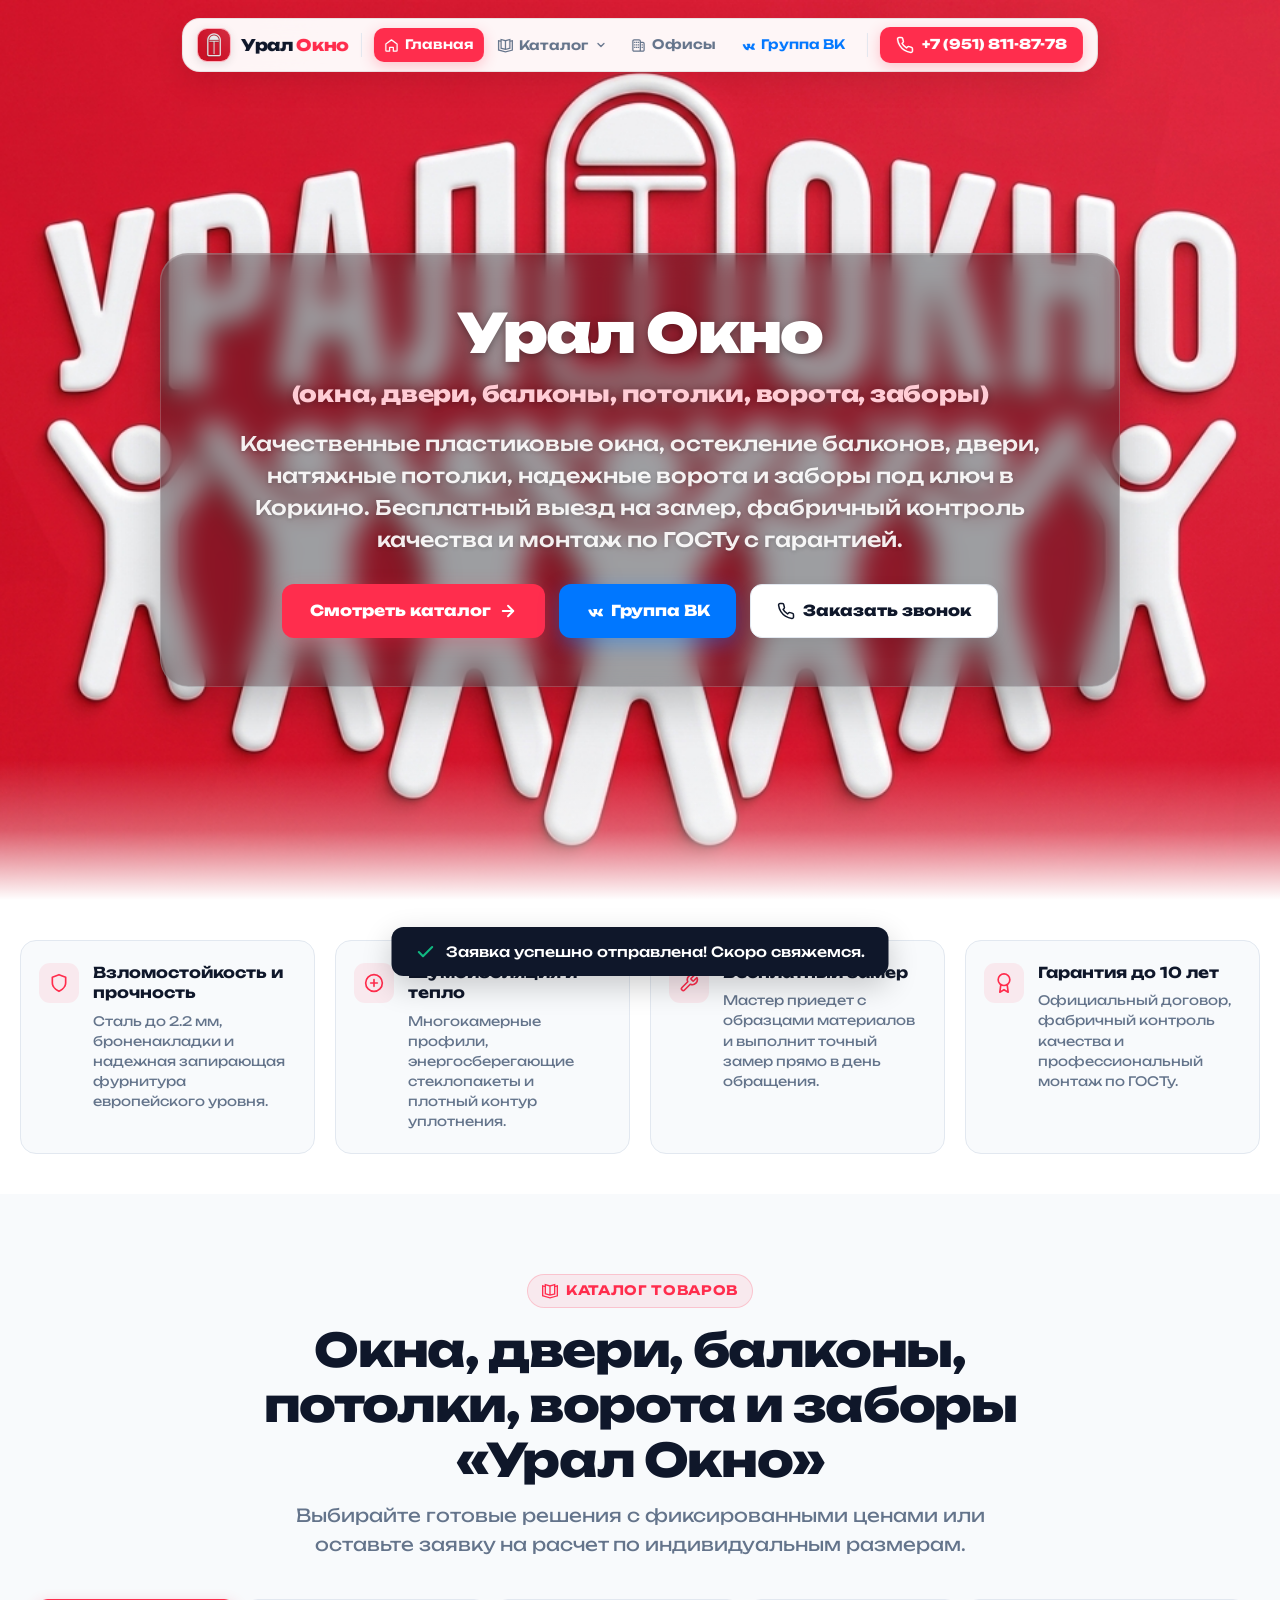
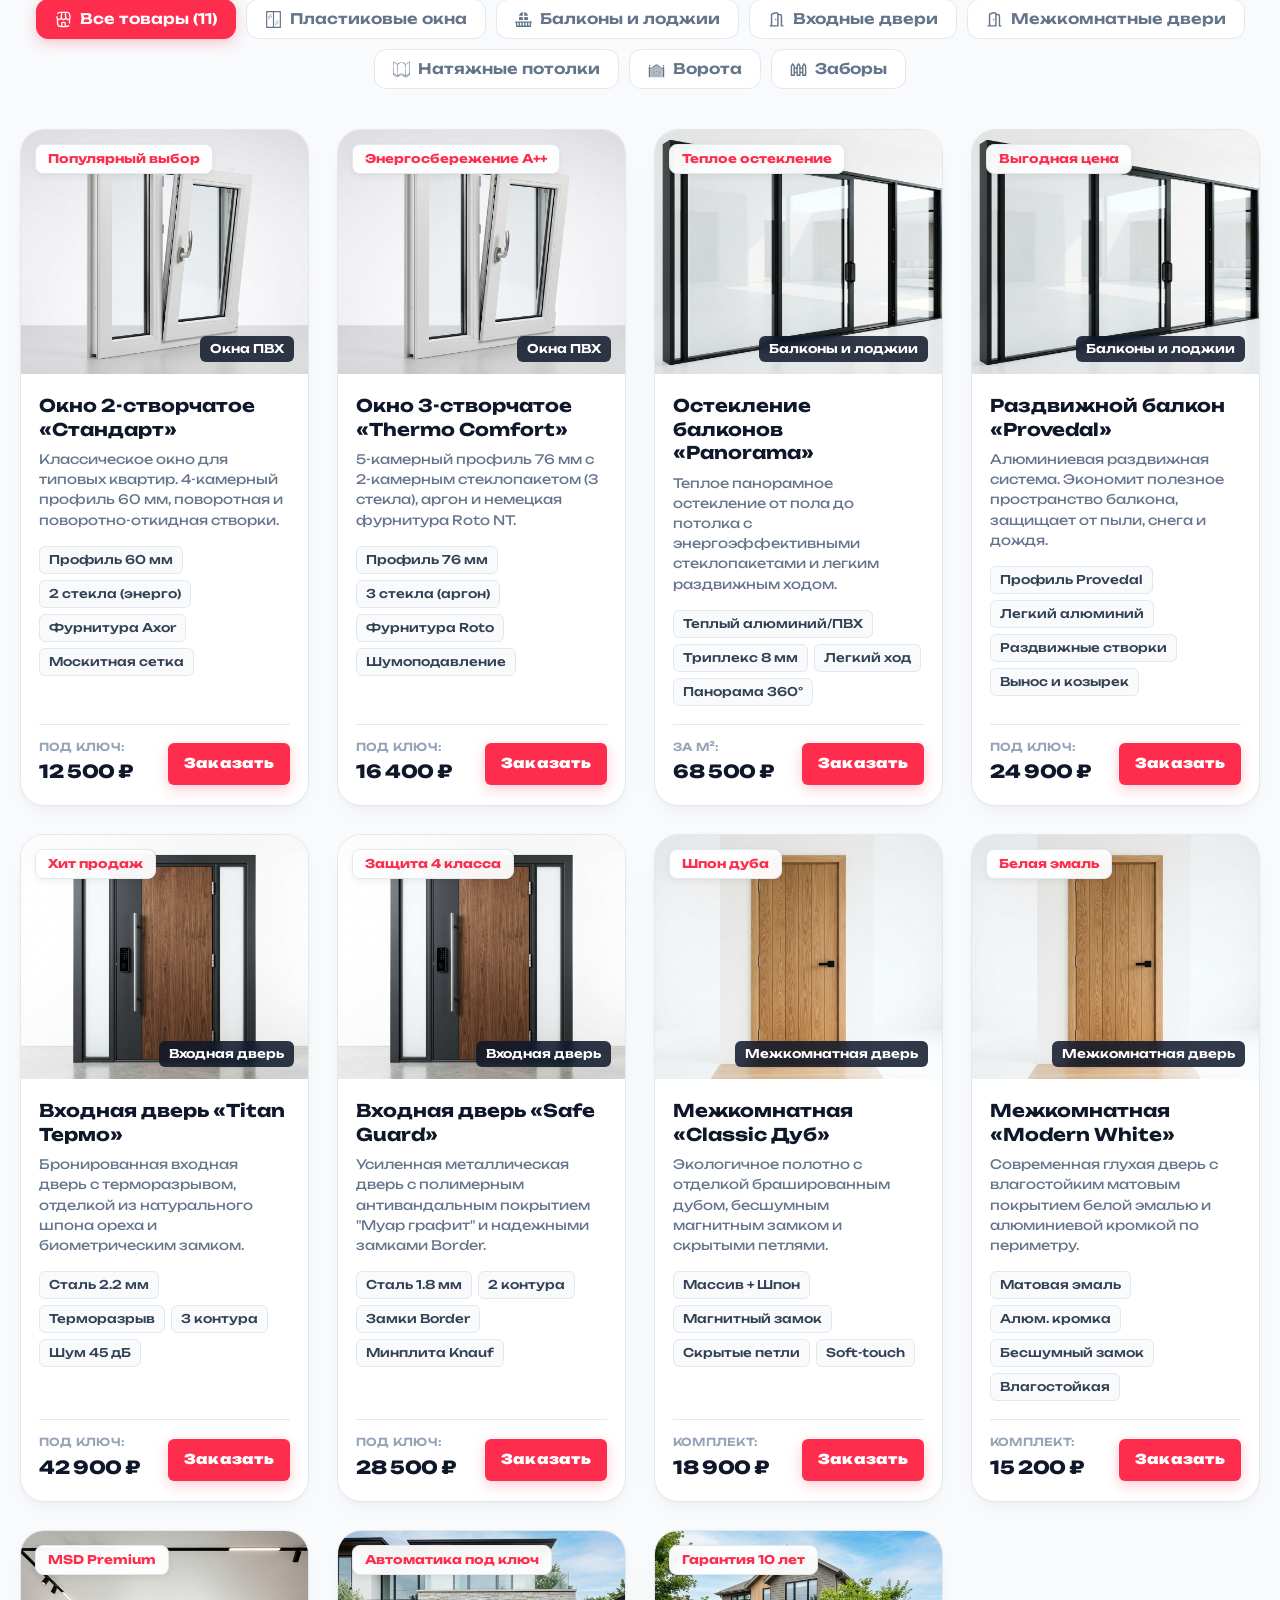
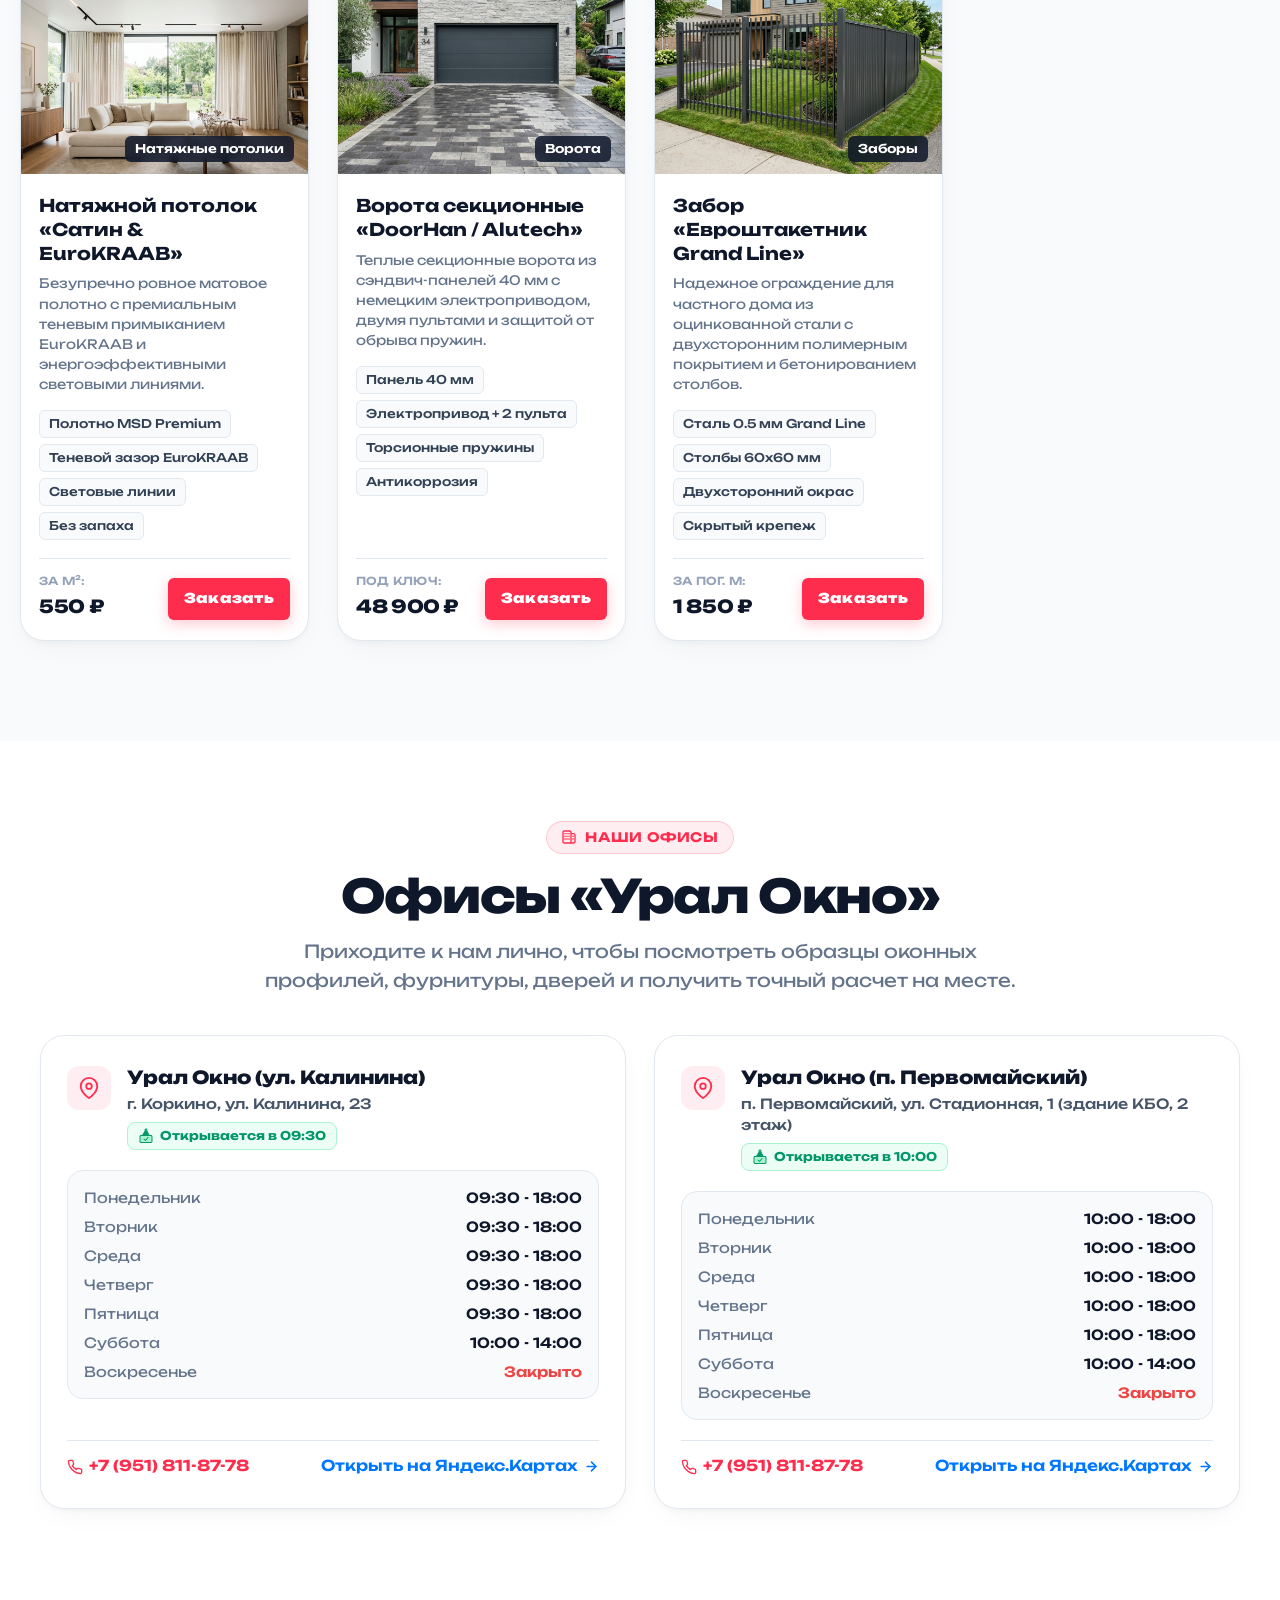
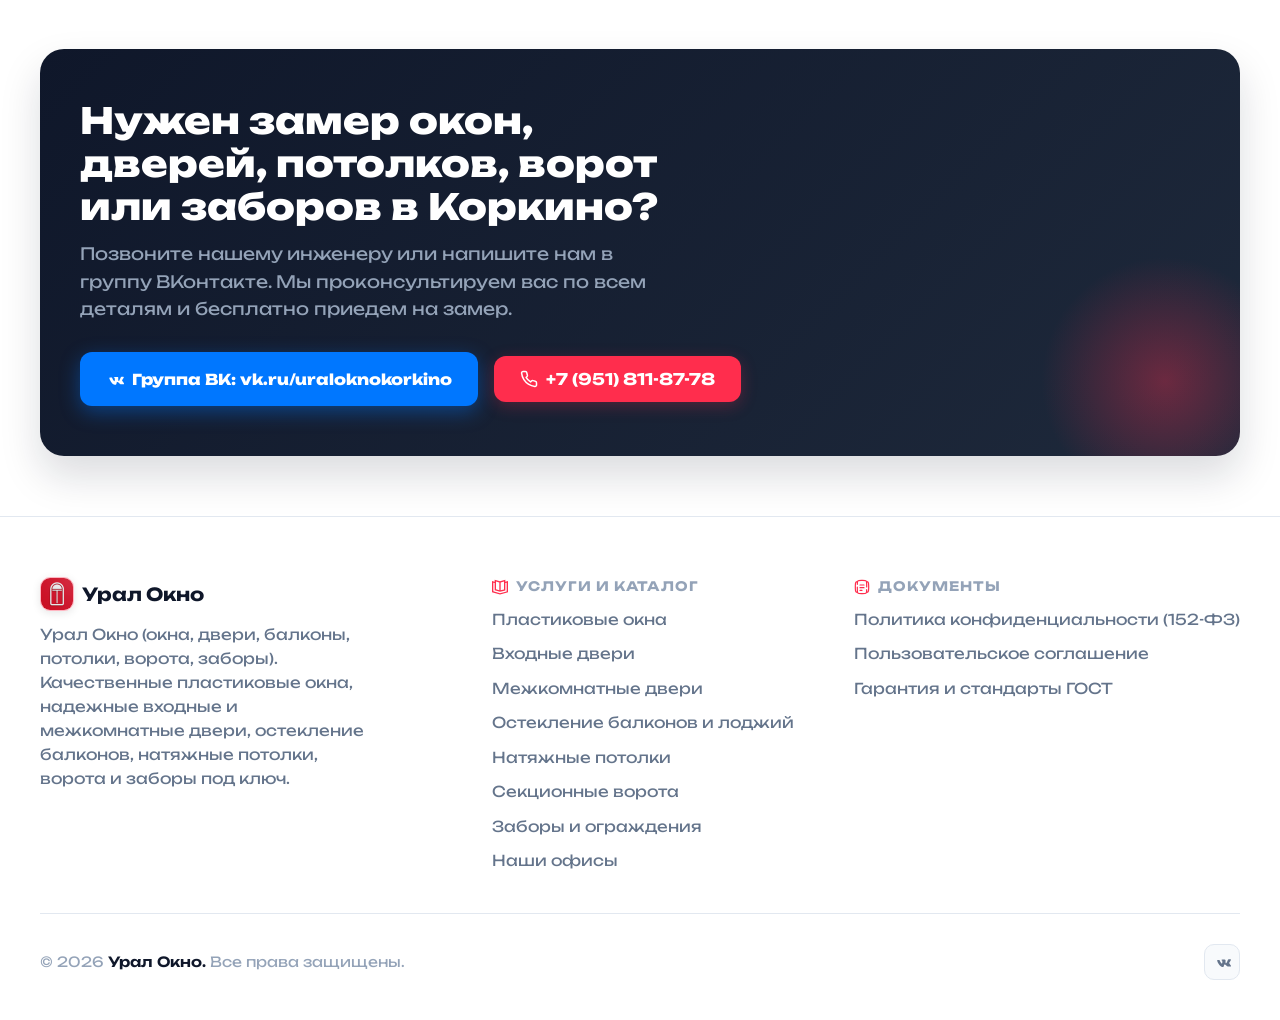
==== index.html @ 22638fb9 "Initial commit: Урал Окно — сайт-витрина под ключ" ====
﻿<!DOCTYPE html>
<html lang="ru">
<head>
  <meta charset="UTF-8">
  <meta name="viewport" content="width=device-width, initial-scale=1.0">
  <title>Урал Окно — Окна, двери, балконы, натяжные потолки, ворота и заборы в Коркино</title>
  <meta name="description" content="Урал Окно (окна, двери, балконы, потолки, ворота, заборы). Качественные пластиковые окна, остекление балконов, входные и межкомнатные двери, натяжные потолки, надежные ворота и заборы под ключ в Коркино. Телефон: +7 (951) 811-87-78.">
  <meta property="og:title" content="Урал Окно — Окна, двери, балконы, потолки, ворота, заборы в Коркино">
  <meta property="og:description" content="Качественные пластиковые окна, двери, балконы, натяжные потолки, ворота и заборы под ключ. Бесплатный замер. +7 (951) 811-87-78">
  <meta property="og:type" content="website">
  <meta property="og:image" content="images/hero-bg.jpg">
  <link rel="icon" type="image/jpeg" href="images/favicon.jpg">
  <link rel="preconnect" href="https://fonts.googleapis.com">
  <link rel="preconnect" href="https://fonts.gstatic.com" crossorigin>
  <link href="https://fonts.googleapis.com/css2?family=Unbounded:wght@300;400;500;600;700;800;900&display=swap" rel="stylesheet">
  <link rel="stylesheet" href="styles.css">
</head>
<body class="preload">

  <!-- FLOATING NAVBAR (Светлая тема в фирменном стиле) -->
  <header class="navbar">
    <div class="navbar-inner">
      <a href="#" class="nav-brand">
        <img src="images/logo-avatar.jpg" alt="Урал Окно" class="nav-brand-avatar">
        <span class="nav-brand-title">Урал <span class="brand-accent">Окно</span></span>
      </a>

      <div class="nav-divider"></div>

      <nav class="nav-links">
        <a href="#" class="nav-link">
          <svg viewBox="0 0 24 24" fill="none" stroke="currentColor" stroke-width="2" stroke-linecap="round" stroke-linejoin="round">
            <path d="M3 9.5 12 3l9 6.5V20a1 1 0 0 1-1 1h-5v-6h-6v6H4a1 1 0 0 1-1-1z"></path>
          </svg>
          Главная
        </a>
        <!-- Выпадающее меню каталога товаров и услуг -->
        <div class="nav-dropdown" id="catalogDropdown">
          <button type="button" class="nav-link nav-dropdown-toggle" id="catalogDropdownBtn" aria-expanded="false" aria-haspopup="true">
            <svg viewBox="0 0 24 24" fill="currentColor">
              <path d="M12,23.3L0,20V3l4,1V1l8,2.3L20,1v3l4-1v17L12,23.3z M2,18.5l10,2.8l10-2.7v-13l-2,0.5v11l-8,2.2L4,17V6L2,5.5V18.5z M13,5.1V17l5-1.4v-12L13,5.1z M6,15.5l5,1.4V5.1L6,3.7V15.5z"/>
            </svg>
            <span>Каталог</span>
            <svg class="dropdown-chevron" viewBox="0 0 24 24" fill="none" stroke="currentColor" stroke-width="2.5" stroke-linecap="round" stroke-linejoin="round">
              <polyline points="6 9 12 15 18 9"></polyline>
            </svg>
          </button>

          <div class="nav-dropdown-menu" id="catalogDropdownMenu" role="menu">
            <!-- Окна -->
            <button type="button" class="dropdown-item" onclick="selectCatalogCategory('windows')" role="menuitem">
              <div class="dropdown-item-icon">
                <svg viewBox="-7.82 0 122.88 122.88" fill="currentColor">
                  <path fill-rule="evenodd" d="M4.21,0H103a4.22,4.22,0,0,1,4.21,4.21V118.67a4.23,4.23,0,0,1-4.21,4.21H4.21A4.23,4.23,0,0,1,0,118.67V4.21A4.23,4.23,0,0,1,4.21,0ZM69,80.67a1.8,1.8,0,0,1,2.12,2.9l-4.87,3.59a1.8,1.8,0,0,1-2.12-2.9L69,80.67Zm19.12-16a1.8,1.8,0,1,1,2.33,2.74L75.9,79.72A1.8,1.8,0,1,1,73.58,77L88.11,64.65ZM89,78.92A1.79,1.79,0,1,1,91.3,81.7L68.41,100.39a1.79,1.79,0,1,1-2.26-2.78L89,78.92ZM37.18,42.55a1.8,1.8,0,1,1-2.13-2.9l4.87-3.59A1.8,1.8,0,1,1,42,39l-4.86,3.59Zm-19.13,16a1.8,1.8,0,1,1-2.32-2.74L30.26,43.5a1.8,1.8,0,0,1,2.32,2.74L18.05,58.57ZM17.13,44.3a1.79,1.79,0,0,1-2.26-2.78L37.75,22.83A1.79,1.79,0,1,1,40,25.61L17.13,44.3Zm-8.76-36H49.5V114.61H8.37V8.27Zm49.36,0H98.86V114.61H57.73V8.27Z"/>
                </svg>
              </div>
              <div class="dropdown-item-text">
                <strong>Пластиковые окна</strong>
                <small>От 4 200 ₽/м² • Rehau, Veka</small>
              </div>
            </button>

            <!-- Балконы -->
            <button type="button" class="dropdown-item" onclick="selectCatalogCategory('patio')" role="menuitem">
              <div class="dropdown-item-icon">
                <svg viewBox="0 0 512 512" fill="currentColor">
                  <rect x="121.081" y="183.421" width="114.162" height="89.946"/>
                  <path d="M122.964,141.904h112.279V31.069C178.014,39.943,132.568,84.916,122.964,141.904z"/>
                  <path d="M276.757,31.069v110.836h112.279C379.432,84.916,333.986,39.943,276.757,31.069z"/>
                  <rect x="276.757" y="183.421" width="114.162" height="89.946"/>
                  <path d="M491.243,314.877h-27.676h-31.135h-20.757h-20.757h-10.378h-83.027h-20.757H256h-20.757h-20.757h-83.027h-10.378h-20.757H79.568H48.432H20.757C9.295,314.877,0,324.171,0,335.634c0,11.463,9.295,20.757,20.757,20.757h6.919v103.784c0,11.463,9.295,20.757,20.757,20.757h83.027h83.027h83.027h83.027h83.027c11.465,0,20.757-9.293,20.757-20.757V356.391h6.919c11.465,0,20.757-9.293,20.757-20.757C512,324.171,502.708,314.877,491.243,314.877z M110.703,371.958v20.757v46.703H69.189v-83.027h10.378h20.757h10.378V371.958z M193.73,371.958v20.757v46.703h-41.513v-46.703v-20.757v-15.568h41.513V371.958z M276.757,371.958v20.757v46.703h-41.514v-46.703v-20.757v-15.568H256h20.757V371.958z M359.784,371.958v20.757v46.703H318.27v-46.703v-20.757v-15.568h41.514V371.958z M442.811,439.418h-41.514v-46.703v-20.757v-15.568h10.378h20.757h10.378V439.418z"/>
                </svg>
              </div>
              <div class="dropdown-item-text">
                <strong>Балконы и лоджии</strong>
                <small>От 28 500 ₽ • Теплое и холодное</small>
              </div>
            </button>

            <!-- Входные двери -->
            <button type="button" class="dropdown-item" onclick="selectCatalogCategory('entrance')" role="menuitem">
              <div class="dropdown-item-icon">
                <svg viewBox="0 0 24 24" fill="none" stroke="currentColor" stroke-width="2" stroke-linecap="round" stroke-linejoin="round">
                  <path d="M3 21.0001L14 21V5.98924C14 4.6252 14 3.94318 13.7187 3.47045C13.472 3.05596 13.0838 2.74457 12.6257 2.59368C12.1032 2.42159 11.4374 2.56954 10.1058 2.86544L7.50582 3.44322C6.6117 3.64191 6.16464 3.74126 5.83093 3.98167C5.53658 4.19373 5.30545 4.48186 5.1623 4.8152C5 5.19312 5 5.65108 5 6.56702V21.0001M13.994 5.00007H15.8C16.9201 5.00007 17.4802 5.00007 17.908 5.21805C18.2843 5.4098 18.5903 5.71576 18.782 6.09209C19 6.51991 19 7.07996 19 8.20007V21.0001H21M11 12.0001H11.01"/>
                </svg>
              </div>
              <div class="dropdown-item-text">
                <strong>Входные двери</strong>
                <small>От 12 500 ₽ • Металлические, терморазрыв</small>
              </div>
            </button>

            <!-- Межкомнатные двери -->
            <button type="button" class="dropdown-item" onclick="selectCatalogCategory('interior')" role="menuitem">
              <div class="dropdown-item-icon">
                <svg viewBox="0 0 24 24" fill="none" stroke="currentColor" stroke-width="2" stroke-linecap="round" stroke-linejoin="round">
                  <path d="M3 21.0001L14 21V5.98924C14 4.6252 14 3.94318 13.7187 3.47045C13.472 3.05596 13.0838 2.74457 12.6257 2.59368C12.1032 2.42159 11.4374 2.56954 10.1058 2.86544L7.50582 3.44322C6.6117 3.64191 6.16464 3.74126 5.83093 3.98167C5.53658 4.19373 5.30545 4.48186 5.1623 4.8152C5 5.19312 5 5.65108 5 6.56702V21.0001M13.994 5.00007H15.8C16.9201 5.00007 17.4802 5.00007 17.908 5.21805C18.2843 5.4098 18.5903 5.71576 18.782 6.09209C19 6.51991 19 7.07996 19 8.20007V21.0001H21M11 12.0001H11.01"/>
                </svg>
              </div>
              <div class="dropdown-item-text">
                <strong>Межкомнатные двери</strong>
                <small>От 4 200 ₽ • Экошпон, эмаль, массив</small>
              </div>
            </button>

            <!-- Потолки -->
            <button type="button" class="dropdown-item" onclick="selectCatalogCategory('ceilings')" role="menuitem">
              <div class="dropdown-item-icon">
                <svg viewBox="0 0 511.999 511.999" fill="currentColor">
                  <path d="M246.858,33.002c-0.794-4.319-4.937-7.172-9.256-6.383c-29.545,5.43-46.818,23.145-60.697,37.38c-14.443,14.814-23.983,24.6-44.933,24.6c-20.949,0-30.49-9.785-44.934-24.6C70.992,47.541,49.014,24.998,7.95,24.998c-4.391,0-7.95,3.56-7.95,7.95v102.207c0,4.391,3.56,7.95,7.95,7.95s7.95-3.56,7.95-7.95V41.239C45.134,43.8,61.278,60.355,75.656,75.103c13.158,13.495,24.79,25.408,45.189,28.571v226.529c0,4.391,3.56,7.95,7.95,7.95s7.95-3.56,7.95-7.95V104.356c24.463-1.483,37.078-14.417,51.546-29.256c12.945-13.278,27.618-28.327,52.185-32.841C244.794,41.465,247.652,37.321,246.858,33.002z"/>
                  <path d="M504.05,24.998c-41.063,0-63.042,22.542-79.092,39.003C410.515,78.814,400.972,88.6,380.023,88.6c-20.951,0-30.492-9.786-44.937-24.601c-13.877-14.232-31.148-31.945-60.686-37.377c-4.319-0.79-8.462,2.064-9.257,6.381c-0.794,4.319,2.063,8.463,6.381,9.257c24.562,4.516,39.233,19.563,52.178,32.839c14.471,14.841,27.088,27.774,51.554,29.256v98.642c0,4.391,3.56,7.95,7.95,7.95s7.95-3.56,7.95-7.95v-99.325c20.397-3.164,32.029-15.077,45.189-28.574c14.377-14.745,30.521-31.3,59.756-33.861v334.759c-36.009,2.685-56.161,23.34-71.139,38.702l-0.002,0.002c-11.61,11.906-20.057,20.561-33.803,23.5V245.4c0-4.391-3.56-7.95-7.95-7.95s-7.95,3.56-7.95,7.95v193.712c-17.719-1.401-26.87-10.772-40.169-24.412c-16.049-16.459-38.028-39.001-79.091-39.001s-63.041,22.543-79.089,39.002c-13.296,13.638-22.446,23.009-40.161,24.411v-66.507c0-4.391-3.56-7.95-7.95-7.95c-4.391,0-7.95,3.56-7.95,7.95v65.596c-13.747-2.938-22.194-11.593-33.806-23.502c-14.979-15.362-35.13-36.018-71.139-38.702V186.037c0-4.391-3.56-7.95-7.95-7.95S0,181.647,0,186.037v229.411c0,4.391,3.56,7.95,7.95,7.95c20.949,0,30.49,9.785,44.934,24.6c16.048,16.459,38.026,39.002,79.089,39.002c41.063,0,63.041-22.543,79.089-39.002c14.443-14.814,23.983-24.6,44.933-24.6s30.492,9.786,44.937,24.601c16.048,16.459,38.027,39.001,79.09,39.001c41.064,0,63.043-22.542,79.091-39.001c14.444-14.814,23.986-24.601,44.936-24.601c4.391,0,7.95-3.56,7.95-7.95v-382.5C512,28.558,508.44,24.998,504.05,24.998z M496.099,407.903L496.099,407.903c-22.408,2.367-34.54,14.812-48.371,28.997c-15.631,16.031-33.347,34.201-67.706,34.201s-52.075-18.17-67.708-34.203c-15.381-15.776-28.666-29.399-56.32-29.399c-27.653,0-40.938,13.625-56.318,29.4c-15.63,16.032-33.346,34.202-67.704,34.202c-34.359,0-52.075-18.17-67.706-34.204c-13.828-14.182-25.964-26.626-48.367-28.993v-15.965c29.234,2.561,45.377,19.116,59.756,33.864c15.381,15.774,28.665,29.398,56.317,29.398c27.653,0,40.938-13.625,56.318-29.4c15.63-16.032,33.346-34.202,67.704-34.202c34.359,0,52.076,18.17,67.706,34.201c15.382,15.777,28.667,29.401,56.321,29.401s40.939-13.625,56.32-29.399l0.002-0.001c14.377-14.745,30.521-31.3,59.756-33.861V407.903z"/>
                </svg>
              </div>
              <div class="dropdown-item-text">
                <strong>Натяжные потолки</strong>
                <small>От 450 ₽/м² • Матовые, сатиновые, глянец</small>
              </div>
            </button>

            <!-- Ворота -->
            <button type="button" class="dropdown-item" onclick="selectCatalogCategory('gates')" role="menuitem">
              <div class="dropdown-item-icon">
                <svg viewBox="0 0 512 512" fill="currentColor">
                  <path d="M248 88v32.652c-5.287.834-10.615 2.448-16 4.63V104h-16v29.16c-1.698.96-3.402 1.953-5.115 2.98-3.598 2.16-7.23 4.48-10.885 6.905V120h-16v34.19c-5.324 3.85-10.664 7.826-16 11.822V152h-16v25.965c-5.402 4.008-10.75 7.9-16 11.592V168h-16v32.213c-1.04.647-2.09 1.312-3.115 1.928-4.448 2.67-8.766 5.003-12.885 6.962V200H88V214.973c-2.89.67-5.575 1.027-8 1.027h-8v-32H24v304h48V232h8c2.658 0 5.324-.23 8-.652V488h16V226.717c5.272-2.138 10.6-4.82 16-7.877V488h16V208.955c5.294-3.512 10.637-7.264 16-11.144V488h16V344h16v144h16V162.443c5.462-3.838 10.81-7.427 16-10.656V296h16V142.898c5.793-2.754 11.188-4.755 16-5.87V296h16V137.027c4.812 1.116 10.207 3.117 16 5.87V296h16V151.787c5.19 3.23 10.538 6.818 16 10.656V488h16V344h16v144h16V197.81c5.363 3.88 10.706 7.633 16 11.145V488h16V218.84c5.4 3.056 10.728 5.74 16 7.877V488h16V231.348c2.676.422 5.342.652 8 .652h8v256h48V184h-48v32h-8c-2.425 0-5.11-.357-8-1.027V200h-16v9.102c-4.12-1.96-8.437-4.292-12.885-6.96-1.026-.617-2.075-1.282-3.115-1.93V168h-16V189.557c-5.252-3.69-10.598-7.584-16-11.592V152h-16v14.012c-5.336-3.996-10.676-7.97-16-11.823V120h-16v23.045c-3.654-2.424-7.287-4.746-10.885-6.904-1.713-1.027-3.417-2.02-5.115-2.98V104h-16v21.283c-5.385-2.183-10.713-3.797-16-4.63V88h-16zM48 120c-13.35 0-24 10.65-24 24s10.65 24 24 24 24-10.65 24-24-10.65-24-24-24zm416 0c-13.35 0-24 10.65-24 24s10.65 24 24 24 24-10.65 24-24-10.65-24-24-24zm-280 54.035V328h-16V185.988c1.6-1.198 3.203-2.39 4.8-3.588 3.75-2.81 7.484-5.608 11.2-8.365zm144 0c3.716 2.757 7.45 5.555 11.2 8.365 1.597 1.2 3.2 2.39 4.8 3.588V328h-16V174.035zM216 312v32h80v-32h-80zm0 48v128h16V360h-16zm32 0v128h16V360h-16zm32 0v128h16V360h-16z"/>
                </svg>
              </div>
              <div class="dropdown-item-text">
                <strong>Гаражные и въездные ворота</strong>
                <small>От 45 000 ₽ • Секционные, откатные, с автоматикой</small>
              </div>
            </button>

            <!-- Заборы -->
            <button type="button" class="dropdown-item" onclick="selectCatalogCategory('fences')" role="menuitem">
              <div class="dropdown-item-icon">
                <svg viewBox="0 0 24 24" fill="none" stroke="currentColor" stroke-width="2" stroke-linecap="round" stroke-linejoin="round">
                  <path d="M6 10H10M14 16H18M14 10H18M6 16H10M10 20H14V7L12 4L10 7V20ZM2 20H6V7L4 4L2 7V20ZM18 20H22V7L20 4L18 7V20Z"/>
                </svg>
              </div>
              <div class="dropdown-item-text">
                <strong>Заборы и ограждения</strong>
                <small>От 1 800 ₽/м.п. • Профнастил, евроштакетник</small>
              </div>
            </button>

            <div class="dropdown-divider"></div>

            <!-- Весь каталог -->
            <button type="button" class="dropdown-item dropdown-item-all" onclick="selectCatalogCategory('all')" role="menuitem">
              <div class="dropdown-item-icon">
                <svg viewBox="0 0 24 24" fill="currentColor">
                  <path d="M12,23.3L0,20V3l4,1V1l8,2.3L20,1v3l4-1v17L12,23.3z M2,18.5l10,2.8l10-2.7v-13l-2,0.5v11l-8,2.2L4,17V6L2,5.5V18.5z M13,5.1V17l5-1.4v-12L13,5.1z M6,15.5l5,1.4V5.1L6,3.7V15.5z"/>
                </svg>
              </div>
              <div class="dropdown-item-text">
                <strong>Смотреть весь каталог</strong>
                <small>Все 11 товаров и категорий с ценами</small>
              </div>
            </button>
          </div>
        </div>
        <a href="#offices" class="nav-link">
          <svg viewBox="0 0 24 24" fill="currentColor">
            <path fill-rule="evenodd" clip-rule="evenodd" d="M5 4C4.44772 4 4 4.44772 4 5V19C4 19.5523 4.44772 20 5 20H12H13C13.5523 20 14 19.5523 14 19V5C14 4.44772 13.5523 4 13 4H5ZM5 22H12H13H19C20.6569 22 22 20.6569 22 19V9C22 7.34315 20.6569 6 19 6H16V5C16 3.34315 14.6569 2 13 2H5C3.34315 2 2 3.34315 2 5V19C2 20.6569 3.34315 22 5 22ZM19 20H15.8293C15.9398 19.6872 16 19.3506 16 19V8H19C19.5523 8 20 8.44772 20 9V19C20 19.5523 19.5523 20 19 20ZM7 14H5V16H7V14ZM8 14H10V16H8V14ZM13 14H11V16H13V14ZM17 14H19V16H17V14ZM19 10H17V12H19V10ZM5 10H7V12H5V10ZM10 10H8V12H10V10ZM11 10H13V12H11V10ZM7 6H5V8H7V6ZM8 6H10V8H8V6ZM13 6H11V8H13V6Z"/>
          </svg>
          Офисы
        </a>
        <a href="https://vk.ru/uraloknokorkino" target="_blank" rel="noopener noreferrer" class="nav-link nav-link-vk">
          <svg viewBox="0 0 24 24" fill="currentColor">
            <path d="M13.162 18.994c.609 0 .858-.406.851-.915-.072-1.35.623-1.92 1.34-1.92.518 0 .854.298 1.258.67 1.077.994 1.83 1.942 2.766 2.083.473.072 1.047.082 1.623.082h2.247c.72 0 .97-.406.744-.993-.393-1.02-2.144-3.155-2.26-3.32-.4-.572-.37-.822 0-1.343.04-.057 1.85-2.584 2.05-3.528.11-.518-.17-.852-.77-.852h-2.28c-.52 0-.82.268-.97.693-.24.678-1.57 3.633-1.98 4.29-.31.498-.53.655-.78.655-.17 0-.36-.082-.44-.225-.26-.456-.27-1.428-.27-2.283 0-1.874.34-2.457-.65-2.698-.44-.108-1.16-.16-1.89-.16-1.23 0-2.31.02-2.91.31-.4.195-.71.63-.52.656.24.032.78.148 1.07.542.37.502.36 1.632.36 1.632s.08 2.203-.49 2.477c-.39.188-.93-.195-2.08-2.222-.59-1.04-1.04-2.19-1.04-2.19s-.09-.214-.24-.33c-.19-.144-.45-.19-.45-.19l-2.17.014c-.65 0-.89.303-.89.638 0 .6 1.15 3.582 3.19 6.273 1.99 2.617 4.27 2.87 5.15 2.87h1.06z"/>
          </svg>
          Группа ВК
        </a>
      </nav>

      <div class="nav-divider"></div>

      <div class="nav-actions">
        <a href="tel:+79518118778" class="btn-nav-call">
          <svg viewBox="0 0 24 24" fill="none" stroke="currentColor" stroke-width="2" stroke-linecap="round" stroke-linejoin="round">
            <path d="M22 16.92v3a2 2 0 0 1-2.18 2 19.79 19.79 0 0 1-8.63-3.07 19.5 19.5 0 0 1-6-6 19.79 19.79 0 0 1-3.07-8.67A2 2 0 0 1 4.11 2h3a2 2 0 0 1 2 1.72 12.84 12.84 0 0 0 .7 2.81 2 2 0 0 1-.45 2.11L8.09 9.91a16 16 0 0 0 6 6l1.27-1.27a2 2 0 0 1 2.11-.45 12.84 12.84 0 0 0 2.81.7A2 2 0 0 1 22 16.92z"></path>
          </svg>
          +7 (951) 811-87-78
        </a>

        <button class="hamburger" id="hamburgerBtn" aria-label="Меню">
          <svg viewBox="0 0 24 24" fill="none" stroke="currentColor" stroke-width="2" stroke-linecap="round">
            <line x1="3" y1="6" x2="21" y2="6"></line>
            <line x1="3" y1="12" x2="21" y2="12"></line>
            <line x1="3" y1="18" x2="21" y2="18"></line>
          </svg>
        </button>
      </div>
    </div>

    <!-- Мобильное меню -->
    <div class="mobile-menu" id="mobileMenu">
      <a href="#" class="mobile-link" onclick="closeMobileMenu()">
        <svg viewBox="0 0 24 24" fill="none" stroke="currentColor" stroke-width="2" stroke-linecap="round" stroke-linejoin="round">
          <path d="M3 9.5 12 3l9 6.5V20a1 1 0 0 1-1 1h-5v-6h-6v6H4a1 1 0 0 1-1-1z"></path>
        </svg>
        Главная
      </a>
      <a href="#products" class="mobile-link" onclick="closeMobileMenu()">
        <svg viewBox="0 0 24 24" fill="currentColor">
          <path d="M12,23.3L0,20V3l4,1V1l8,2.3L20,1v3l4-1v17L12,23.3z M2,18.5l10,2.8l10-2.7v-13l-2,0.5v11l-8,2.2L4,17V6L2,5.5V18.5z M13,5.1V17l5-1.4v-12L13,5.1z M6,15.5l5,1.4V5.1L6,3.7V15.5z"/>
        </svg>
        Каталог & Цены
      </a>
      <a href="#products" class="mobile-link" onclick="closeMobileMenu(); filterCategory('windows')">
        <svg viewBox="-7.82 0 122.88 122.88" fill="currentColor">
          <path fill-rule="evenodd" d="M4.21,0H103a4.22,4.22,0,0,1,4.21,4.21V118.67a4.23,4.23,0,0,1-4.21,4.21H4.21A4.23,4.23,0,0,1,0,118.67V4.21A4.23,4.23,0,0,1,4.21,0ZM69,80.67a1.8,1.8,0,0,1,2.12,2.9l-4.87,3.59a1.8,1.8,0,0,1-2.12-2.9L69,80.67Zm19.12-16a1.8,1.8,0,1,1,2.33,2.74L75.9,79.72A1.8,1.8,0,1,1,73.58,77L88.11,64.65ZM89,78.92A1.79,1.79,0,1,1,91.3,81.7L68.41,100.39a1.79,1.79,0,1,1-2.26-2.78L89,78.92ZM37.18,42.55a1.8,1.8,0,1,1-2.13-2.9l4.87-3.59A1.8,1.8,0,1,1,42,39l-4.86,3.59Zm-19.13,16a1.8,1.8,0,1,1-2.32-2.74L30.26,43.5a1.8,1.8,0,0,1,2.32,2.74L18.05,58.57ZM17.13,44.3a1.79,1.79,0,0,1-2.26-2.78L37.75,22.83A1.79,1.79,0,1,1,40,25.61L17.13,44.3Zm-8.76-36H49.5V114.61H8.37V8.27Zm49.36,0H98.86V114.61H57.73V8.27Z"/>
        </svg>
        Пластиковые окна
      </a>
      <a href="#products" class="mobile-link" onclick="closeMobileMenu(); filterCategory('patio')">
        <svg viewBox="0 0 512 512" fill="currentColor">
          <rect x="121.081" y="183.421" width="114.162" height="89.946"/>
          <path d="M122.964,141.904h112.279V31.069C178.014,39.943,132.568,84.916,122.964,141.904z"/>
          <path d="M276.757,31.069v110.836h112.279C379.432,84.916,333.986,39.943,276.757,31.069z"/>
          <rect x="276.757" y="183.421" width="114.162" height="89.946"/>
          <path d="M491.243,314.877h-27.676h-31.135h-20.757h-20.757h-10.378h-83.027h-20.757H256h-20.757h-20.757h-83.027h-10.378h-20.757H79.568H48.432H20.757C9.295,314.877,0,324.171,0,335.634c0,11.463,9.295,20.757,20.757,20.757h6.919v103.784c0,11.463,9.295,20.757,20.757,20.757h83.027h83.027h83.027h83.027h83.027c11.465,0,20.757-9.293,20.757-20.757V356.391h6.919c11.465,0,20.757-9.293,20.757-20.757C512,324.171,502.708,314.877,491.243,314.877z M110.703,371.958v20.757v46.703H69.189v-83.027h10.378h20.757h10.378V371.958z M193.73,371.958v20.757v46.703h-41.513v-46.703v-20.757v-15.568h41.513V371.958z M276.757,371.958v20.757v46.703h-41.514v-46.703v-20.757v-15.568H256h20.757V371.958z M359.784,371.958v20.757v46.703H318.27v-46.703v-20.757v-15.568h41.514V371.958z M442.811,439.418h-41.514v-46.703v-20.757v-15.568h10.378h20.757h10.378V439.418z"/>
        </svg>
        Балконы и лоджии
      </a>
      <a href="#products" class="mobile-link" onclick="closeMobileMenu(); filterCategory('entrance')">
        <svg viewBox="0 0 24 24" fill="none" stroke="currentColor" stroke-width="2" stroke-linecap="round" stroke-linejoin="round">
          <path d="M3 21.0001L14 21V5.98924C14 4.6252 14 3.94318 13.7187 3.47045C13.472 3.05596 13.0838 2.74457 12.6257 2.59368C12.1032 2.42159 11.4374 2.56954 10.1058 2.86544L7.50582 3.44322C6.6117 3.64191 6.16464 3.74126 5.83093 3.98167C5.53658 4.19373 5.30545 4.48186 5.1623 4.8152C5 5.19312 5 5.65108 5 6.56702V21.0001M13.994 5.00007H15.8C16.9201 5.00007 17.4802 5.00007 17.908 5.21805C18.2843 5.4098 18.5903 5.71576 18.782 6.09209C19 6.51991 19 7.07996 19 8.20007V21.0001H21M11 12.0001H11.01"/>
        </svg>
        Входные двери
      </a>
      <a href="#products" class="mobile-link" onclick="closeMobileMenu(); filterCategory('interior')">
        <svg viewBox="0 0 24 24" fill="none" stroke="currentColor" stroke-width="2" stroke-linecap="round" stroke-linejoin="round">
          <path d="M3 21.0001L14 21V5.98924C14 4.6252 14 3.94318 13.7187 3.47045C13.472 3.05596 13.0838 2.74457 12.6257 2.59368C12.1032 2.42159 11.4374 2.56954 10.1058 2.86544L7.50582 3.44322C6.6117 3.64191 6.16464 3.74126 5.83093 3.98167C5.53658 4.19373 5.30545 4.48186 5.1623 4.8152C5 5.19312 5 5.65108 5 6.56702V21.0001M13.994 5.00007H15.8C16.9201 5.00007 17.4802 5.00007 17.908 5.21805C18.2843 5.4098 18.5903 5.71576 18.782 6.09209C19 6.51991 19 7.07996 19 8.20007V21.0001H21M11 12.0001H11.01"/>
        </svg>
        Межкомнатные двери
      </a>
      <a href="#products" class="mobile-link" onclick="closeMobileMenu(); filterCategory('ceilings')">
        <svg viewBox="0 0 511.999 511.999" fill="currentColor">
          <path d="M246.858,33.002c-0.794-4.319-4.937-7.172-9.256-6.383c-29.545,5.43-46.818,23.145-60.697,37.38c-14.443,14.814-23.983,24.6-44.933,24.6c-20.949,0-30.49-9.785-44.934-24.6C70.992,47.541,49.014,24.998,7.95,24.998c-4.391,0-7.95,3.56-7.95,7.95v102.207c0,4.391,3.56,7.95,7.95,7.95s7.95-3.56,7.95-7.95V41.239C45.134,43.8,61.278,60.355,75.656,75.103c13.158,13.495,24.79,25.408,45.189,28.571v226.529c0,4.391,3.56,7.95,7.95,7.95s7.95-3.56,7.95-7.95V104.356c24.463-1.483,37.078-14.417,51.546-29.256c12.945-13.278,27.618-28.327,52.185-32.841C244.794,41.465,247.652,37.321,246.858,33.002z"/>
          <path d="M504.05,24.998c-41.063,0-63.042,22.542-79.092,39.003C410.515,78.814,400.972,88.6,380.023,88.6c-20.951,0-30.492-9.786-44.937-24.601c-13.877-14.232-31.148-31.945-60.686-37.377c-4.319-0.79-8.462,2.064-9.257,6.381c-0.794,4.319,2.063,8.463,6.381,9.257c24.562,4.516,39.233,19.563,52.178,32.839c14.471,14.841,27.088,27.774,51.554,29.256v98.642c0,4.391,3.56,7.95,7.95,7.95s7.95-3.56,7.95-7.95v-99.325c20.397-3.164,32.029-15.077,45.189-28.574c14.377-14.745,30.521-31.3,59.756-33.861v334.759c-36.009,2.685-56.161,23.34-71.139,38.702l-0.002,0.002c-11.61,11.906-20.057,20.561-33.803,23.5V245.4c0-4.391-3.56-7.95-7.95-7.95s-7.95,3.56-7.95,7.95v193.712c-17.719-1.401-26.87-10.772-40.169-24.412c-16.049-16.459-38.028-39.001-79.091-39.001s-63.041,22.543-79.089,39.002c-13.296,13.638-22.446,23.009-40.161,24.411v-66.507c0-4.391-3.56-7.95-7.95-7.95c-4.391,0-7.95,3.56-7.95,7.95v65.596c-13.747-2.938-22.194-11.593-33.806-23.502c-14.979-15.362-35.13-36.018-71.139-38.702V186.037c0-4.391-3.56-7.95-7.95-7.95S0,181.647,0,186.037v229.411c0,4.391,3.56,7.95,7.95,7.95c20.949,0,30.49,9.785,44.934,24.6c16.048,16.459,38.026,39.002,79.089,39.002c41.063,0,63.041-22.543,79.089-39.002c14.443-14.814,23.983-24.6,44.933-24.6s30.492,9.786,44.937,24.601c16.048,16.459,38.027,39.001,79.09,39.001c41.064,0,63.043-22.542,79.091-39.001c14.444-14.814,23.986-24.601,44.936-24.601c4.391,0,7.95-3.56,7.95-7.95v-382.5C512,28.558,508.44,24.998,504.05,24.998z M496.099,407.903L496.099,407.903c-22.408,2.367-34.54,14.812-48.371,28.997c-15.631,16.031-33.347,34.201-67.706,34.201s-52.075-18.17-67.708-34.203c-15.381-15.776-28.666-29.399-56.32-29.399c-27.653,0-40.938,13.625-56.318,29.4c-15.63,16.032-33.346,34.202-67.704,34.202c-34.359,0-52.075-18.17-67.706-34.204c-13.828-14.182-25.964-26.626-48.367-28.993v-15.965c29.234,2.561,45.377,19.116,59.756,33.864c15.381,15.774,28.665,29.398,56.317,29.398c27.653,0,40.938-13.625,56.318-29.4c15.63-16.032,33.346-34.202,67.704-34.202c34.359,0,52.076,18.17,67.706,34.201c15.382,15.777,28.667,29.401,56.321,29.401s40.939-13.625,56.32-29.399l0.002-0.001c14.377-14.745,30.521-31.3,59.756-33.861V407.903z"/>
        </svg>
        Натяжные потолки
      </a>
      <a href="#products" class="mobile-link" onclick="closeMobileMenu(); filterCategory('gates')">
        <svg viewBox="0 0 512 512" fill="currentColor">
          <path d="M248 88v32.652c-5.287.834-10.615 2.448-16 4.63V104h-16v29.16c-1.698.96-3.402 1.953-5.115 2.98-3.598 2.16-7.23 4.48-10.885 6.905V120h-16v34.19c-5.324 3.85-10.664 7.826-16 11.822V152h-16v25.965c-5.402 4.008-10.75 7.9-16 11.592V168h-16v32.213c-1.04.647-2.09 1.312-3.115 1.928-4.448 2.67-8.766 5.003-12.885 6.962V200H88V214.973c-2.89.67-5.575 1.027-8 1.027h-8v-32H24v304h48V232h8c2.658 0 5.324-.23 8-.652V488h16V226.717c5.272-2.138 10.6-4.82 16-7.877V488h16V208.955c5.294-3.512 10.637-7.264 16-11.144V488h16V344h16v144h16V162.443c5.462-3.838 10.81-7.427 16-10.656V296h16V142.898c5.793-2.754 11.188-4.755 16-5.87V296h16V137.027c4.812 1.116 10.207 3.117 16 5.87V296h16V151.787c5.19 3.23 10.538 6.818 16 10.656V488h16V344h16v144h16V197.81c5.363 3.88 10.706 7.633 16 11.145V488h16V218.84c5.4 3.056 10.728 5.74 16 7.877V488h16V231.348c2.676.422 5.342.652 8 .652h8v256h48V184h-48v32h-8c-2.425 0-5.11-.357-8-1.027V200h-16v9.102c-4.12-1.96-8.437-4.292-12.885-6.96-1.026-.617-2.075-1.282-3.115-1.93V168h-16V189.557c-5.252-3.69-10.598-7.584-16-11.592V152h-16v14.012c-5.336-3.996-10.676-7.97-16-11.823V120h-16v23.045c-3.654-2.424-7.287-4.746-10.885-6.904-1.713-1.027-3.417-2.02-5.115-2.98V104h-16v21.283c-5.385-2.183-10.713-3.797-16-4.63V88h-16zM48 120c-13.35 0-24 10.65-24 24s10.65 24 24 24 24-10.65 24-24-10.65-24-24-24zm416 0c-13.35 0-24 10.65-24 24s10.65 24 24 24 24-10.65 24-24-10.65-24-24-24zm-280 54.035V328h-16V185.988c1.6-1.198 3.203-2.39 4.8-3.588 3.75-2.81 7.484-5.608 11.2-8.365zm144 0c3.716 2.757 7.45 5.555 11.2 8.365 1.597 1.2 3.2 2.39 4.8 3.588V328h-16V174.035zM216 312v32h80v-32h-80zm0 48v128h16V360h-16zm32 0v128h16V360h-16zm32 0v128h16V360h-16z"/>
        </svg>
        Ворота
      </a>
      <a href="#products" class="mobile-link" onclick="closeMobileMenu(); filterCategory('fences')">
        <svg viewBox="0 0 24 24" fill="none" stroke="currentColor" stroke-width="2" stroke-linecap="round" stroke-linejoin="round">
          <path d="M6 10H10M14 16H18M14 10H18M6 16H10M10 20H14V7L12 4L10 7V20ZM2 20H6V7L4 4L2 7V20ZM18 20H22V7L20 4L18 7V20Z"/>
        </svg>
        Заборы
      </a>
      <a href="#offices" class="mobile-link" onclick="closeMobileMenu()">
        <svg viewBox="0 0 24 24" fill="currentColor">
          <path fill-rule="evenodd" clip-rule="evenodd" d="M5 4C4.44772 4 4 4.44772 4 5V19C4 19.5523 4.44772 20 5 20H12H13C13.5523 20 14 19.5523 14 19V5C14 4.44772 13.5523 4 13 4H5ZM5 22H12H13H19C20.6569 22 22 20.6569 22 19V9C22 7.34315 20.6569 6 19 6H16V5C16 3.34315 14.6569 2 13 2H5C3.34315 2 2 3.34315 2 5V19C2 20.6569 3.34315 22 5 22ZM19 20H15.8293C15.9398 19.6872 16 19.3506 16 19V8H19C19.5523 8 20 8.44772 20 9V19C20 19.5523 19.5523 20 19 20ZM7 14H5V16H7V14ZM8 14H10V16H8V14ZM13 14H11V16H13V14ZM17 14H19V16H17V14ZM19 10H17V12H19V10ZM5 10H7V12H5V10ZM10 10H8V12H10V10ZM11 10H13V12H11V10ZM7 6H5V8H7V6ZM8 6H10V8H8V6ZM13 6H11V8H13V6Z"/>
        </svg>
        Наши офисы
      </a>
      <a href="https://vk.ru/uraloknokorkino" target="_blank" rel="noopener noreferrer" class="mobile-link" style="color: #0077ff;">
        <svg viewBox="0 0 24 24" fill="currentColor">
          <path d="M13.162 18.994c.609 0 .858-.406.851-.915-.072-1.35.623-1.92 1.34-1.92.518 0 .854.298 1.258.67 1.077.994 1.83 1.942 2.766 2.083.473.072 1.047.082 1.623.082h2.247c.72 0 .97-.406.744-.993-.393-1.02-2.144-3.155-2.26-3.32-.4-.572-.37-.822 0-1.343.04-.057 1.85-2.584 2.05-3.528.11-.518-.17-.852-.77-.852h-2.28c-.52 0-.82.268-.97.693-.24.678-1.57 3.633-1.98 4.29-.31.498-.53.655-.78.655-.17 0-.36-.082-.44-.225-.26-.456-.27-1.428-.27-2.283 0-1.874.34-2.457-.65-2.698-.44-.108-1.16-.16-1.89-.16-1.23 0-2.31.02-2.91.31-.4.195-.71.63-.52.656.24.032.78.148 1.07.542.37.502.36 1.632.36 1.632s.08 2.203-.49 2.477c-.39.188-.93-.195-2.08-2.222-.59-1.04-1.04-2.19-1.04-2.19s-.09-.214-.24-.33c-.19-.144-.45-.19-.45-.19l-2.17.014c-.65 0-.89.303-.89.638 0 .6 1.15 3.582 3.19 6.273 1.99 2.617 4.27 2.87 5.15 2.87h1.06z"/>
        </svg>
        ВКонтакте: vk.ru/uraloknokorkino
      </a>
      <div style="height: 1px; background: var(--outline); margin: 4px 0;"></div>
      <a href="tel:+79518118778" class="btn-primary" style="width: 100%; height: 44px; font-size: 14px; text-decoration: none;">
        Позвонить: +7 (951) 811-87-78
      </a>
    </div>
    <script>
      (function() {
        var saved = sessionStorage.getItem('uralokno_active_nav');
        var hash = window.location.hash;
        var current = (hash && hash !== '#') ? hash.replace('#', '') : (saved || 'home');
        var links = document.querySelectorAll('.nav-links .nav-link, .mobile-menu .mobile-link');
        var matched = false;
        links.forEach(function(l) {
          var href = l.getAttribute('href');
          var isMatch = href === ('#' + current) || 
                        (current === 'home' && (href === '#' || href === '#home')) ||
                        (current === 'products' && l.id === 'catalogDropdownBtn');
          if (isMatch) {
            l.classList.add('active');
            matched = true;
          } else {
            l.classList.remove('active');
          }
        });
        if (!matched) {
          var first = document.querySelector('.nav-links .nav-link');
          if (first) first.classList.add('active');
        }
      })();
    </script>
  </header>

  <!-- HERO SECTION (Фон hero.jpg, четкий контрастный текст на полупрозрачной плашке) -->
  <section class="hero" id="home">
    <div class="hero-bg">
      <img src="images/hero-bg.jpg" alt="Урал Окно">
    </div>

    <!-- Карточка с контрастным текстом на полупрозрачной плашке -->
    <div class="hero-content anim-fade-up">
      <h1 class="hero-title">
        Урал Окно
      </h1>

      <p class="hero-subtitle-tag">
        (окна, двери, балконы, потолки, ворота, заборы)
      </p>

      <p class="hero-desc">
        Качественные пластиковые окна, остекление балконов, двери, натяжные потолки, надежные ворота и заборы под ключ в Коркино. 
        Бесплатный выезд на замер, фабричный контроль качества и монтаж по ГОСТу с гарантией.
      </p>

      <div class="hero-actions">
        <a href="#products" class="btn-primary">
          <span>Смотреть каталог</span>
          <svg viewBox="0 0 24 24" fill="none" stroke="currentColor" stroke-width="2.5" stroke-linecap="round" stroke-linejoin="round">
            <line x1="5" y1="12" x2="19" y2="12"></line>
            <polyline points="12 5 19 12 12 19"></polyline>
          </svg>
        </a>

        <a href="https://vk.ru/uraloknokorkino" target="_blank" rel="noopener noreferrer" class="btn-vk">
          <svg viewBox="0 0 24 24" fill="currentColor">
            <path d="M13.162 18.994c.609 0 .858-.406.851-.915-.072-1.35.623-1.92 1.34-1.92.518 0 .854.298 1.258.67 1.077.994 1.83 1.942 2.766 2.083.473.072 1.047.082 1.623.082h2.247c.72 0 .97-.406.744-.993-.393-1.02-2.144-3.155-2.26-3.32-.4-.572-.37-.822 0-1.343.04-.057 1.85-2.584 2.05-3.528.11-.518-.17-.852-.77-.852h-2.28c-.52 0-.82.268-.97.693-.24.678-1.57 3.633-1.98 4.29-.31.498-.53.655-.78.655-.17 0-.36-.082-.44-.225-.26-.456-.27-1.428-.27-2.283 0-1.874.34-2.457-.65-2.698-.44-.108-1.16-.16-1.89-.16-1.23 0-2.31.02-2.91.31-.4.195-.71.63-.52.656.24.032.78.148 1.07.542.37.502.36 1.632.36 1.632s.08 2.203-.49 2.477c-.39.188-.93-.195-2.08-2.222-.59-1.04-1.04-2.19-1.04-2.19s-.09-.214-.24-.33c-.19-.144-.45-.19-.45-.19l-2.17.014c-.65 0-.89.303-.89.638 0 .6 1.15 3.582 3.19 6.273 1.99 2.617 4.27 2.87 5.15 2.87h1.06z"/>
          </svg>
          <span>Группа ВК</span>
        </a>

        <button type="button" class="btn-secondary" onclick="openOrderModal('Заказ звонка из главного экрана')">
          <svg viewBox="0 0 24 24" fill="none" stroke="currentColor" stroke-width="2" stroke-linecap="round" stroke-linejoin="round">
            <path d="M22 16.92v3a2 2 0 0 1-2.18 2 19.79 19.79 0 0 1-8.63-3.07 19.5 19.5 0 0 1-6-6 19.79 19.79 0 0 1-3.07-8.67A2 2 0 0 1 4.11 2h3a2 2 0 0 1 2 1.72 12.84 12.84 0 0 0 .7 2.81 2 2 0 0 1-.45 2.11L8.09 9.91a16 16 0 0 0 6 6l1.27-1.27a2 2 0 0 1 2.11-.45 12.84 12.84 0 0 0 2.81.7A2 2 0 0 1 22 16.92z"></path>
          </svg>
          <span>Заказать звонок</span>
        </button>
      </div>
    </div>
  </section>

  <!-- ADVANTAGES SECTION -->
  <section class="advantages-section" id="features">
    <div class="advantages-grid">
      <div class="adv-card">
        <div class="adv-icon">
          <svg viewBox="0 0 24 24" fill="none" stroke="currentColor" stroke-width="2" stroke-linecap="round" stroke-linejoin="round">
            <path d="M12 22s8-4 8-10V5l-8-3-8 3v7c0 6 8 10 8 10z"></path>
          </svg>
        </div>
        <div class="adv-content">
          <h3 class="adv-title">Взломостойкость и прочность</h3>
          <p class="adv-desc">Сталь до 2.2 мм, броненакладки и надежная запирающая фурнитура европейского уровня.</p>
        </div>
      </div>

      <div class="adv-card">
        <div class="adv-icon">
          <svg viewBox="0 0 24 24" fill="none" stroke="currentColor" stroke-width="2" stroke-linecap="round" stroke-linejoin="round">
            <circle cx="12" cy="12" r="10"></circle>
            <path d="M8 12h8"></path>
            <path d="M12 8v8"></path>
          </svg>
        </div>
        <div class="adv-content">
          <h3 class="adv-title">Шумоизоляция и тепло</h3>
          <p class="adv-desc">Многокамерные профили, энергосберегающие стеклопакеты и плотный контур уплотнения.</p>
        </div>
      </div>

      <div class="adv-card">
        <div class="adv-icon">
          <svg viewBox="0 0 24 24" fill="none" stroke="currentColor" stroke-width="2" stroke-linecap="round" stroke-linejoin="round">
            <path d="M14.7 6.3a1 1 0 0 0 0 1.4l1.6 1.6a1 1 0 0 0 1.4 0l3.77-3.77a6 6 0 0 1-7.94 7.94l-6.91 6.91a2.12 2.12 0 0 1-3-3l6.91-6.91a6 6 0 0 1 7.94-7.94l-3.76 3.76z"></path>
          </svg>
        </div>
        <div class="adv-content">
          <h3 class="adv-title">Бесплатный замер</h3>
          <p class="adv-desc">Мастер приедет с образцами материалов и выполнит точный замер прямо в день обращения.</p>
        </div>
      </div>

      <div class="adv-card">
        <div class="adv-icon">
          <svg viewBox="0 0 24 24" fill="none" stroke="currentColor" stroke-width="2" stroke-linecap="round" stroke-linejoin="round">
            <circle cx="12" cy="8" r="7"></circle>
            <polyline points="8.21 13.89 7 23 12 20 17 23 15.79 13.88"></polyline>
          </svg>
        </div>
        <div class="adv-content">
          <h3 class="adv-title">Гарантия до 10 лет</h3>
          <p class="adv-desc">Официальный договор, фабричный контроль качества и профессиональный монтаж по ГОСТу.</p>
        </div>
      </div>
    </div>
  </section>

  <!-- PRODUCTS CATALOG (Расширенный ассортимент в рамочках) -->
  <section class="catalog-section" id="products">
    <div class="section-header">
      <div class="section-badge">
        <svg viewBox="0 0 24 24" fill="currentColor">
          <path d="M12,23.3L0,20V3l4,1V1l8,2.3L20,1v3l4-1v17L12,23.3z M2,18.5l10,2.8l10-2.7v-13l-2,0.5v11l-8,2.2L4,17V6L2,5.5V18.5z M13,5.1V17l5-1.4v-12L13,5.1z M6,15.5l5,1.4V5.1L6,3.7V15.5z"/>
        </svg>
        Каталог товаров
      </div>
      <h2 class="section-title">Окна, двери, балконы, потолки, ворота и заборы «Урал Окно»</h2>
      <p class="section-subtitle">
        Выбирайте готовые решения с фиксированными ценами или оставьте заявку на расчет по индивидуальным размерам.
      </p>
    </div>

    <!-- Фильтры категорий -->
    <div class="catalog-filters">
      <button class="filter-btn active" data-filter="all">
        <svg viewBox="0 0 24 24" fill="none" stroke="currentColor" stroke-width="1.8" stroke-linecap="round" stroke-linejoin="round">
          <path d="M3.5 11V14C3.5 17.7712 3.5 19.6569 4.67157 20.8284C5.84315 22 7.72876 22 11.5 22H12.5C16.2712 22 18.1569 22 19.3284 20.8284M20.5 11V14C20.5 15.1698 20.5 16.1581 20.465 17"/>
          <path d="M9.5 2H14.5M9.5 2L8.85 8.52C8.66 10.38 10.13 12 12 12C13.87 12 15.34 10.38 15.15 8.52L14.5 2M9.5 2H7.42C6.51 2 6.06 2 5.67 2.11C4.85 2.33 4.16 2.89 3.78 3.65M9.5 2L8.78 9.25C8.62 10.81 7.3 12 5.73 12C3.8 12 2.35 10.23 2.73 8.34L2.8 8M14.5 2H16.58C17.49 2 17.94 2 18.33 2.11C19.15 2.33 19.84 2.89 20.22 3.65C20.4 4.02 20.49 4.46 20.67 5.35L21.27 8.34C21.65 10.23 20.2 12 18.27 12C16.7 12 15.38 10.81 15.22 9.25L14.5 2Z"/>
          <path d="M9.5 21.5V18.5C9.5 17.57 9.5 17.1 9.7 16.75C9.83 16.52 10.02 16.33 10.25 16.2C10.6 16 11.07 16 12 16C12.93 16 13.4 16 13.75 16.2C13.98 16.33 14.17 16.52 14.3 16.75C14.5 17.1 14.5 17.57 14.5 18.5V21.5"/>
        </svg>
        Все товары (11)
      </button>
      <button class="filter-btn" data-filter="windows">
        <svg viewBox="-7.82 0 122.88 122.88" fill="currentColor">
          <path fill-rule="evenodd" d="M4.21,0H103a4.22,4.22,0,0,1,4.21,4.21V118.67a4.23,4.23,0,0,1-4.21,4.21H4.21A4.23,4.23,0,0,1,0,118.67V4.21A4.23,4.23,0,0,1,4.21,0ZM69,80.67a1.8,1.8,0,0,1,2.12,2.9l-4.87,3.59a1.8,1.8,0,0,1-2.12-2.9L69,80.67Zm19.12-16a1.8,1.8,0,1,1,2.33,2.74L75.9,79.72A1.8,1.8,0,1,1,73.58,77L88.11,64.65ZM89,78.92A1.79,1.79,0,1,1,91.3,81.7L68.41,100.39a1.79,1.79,0,1,1-2.26-2.78L89,78.92ZM37.18,42.55a1.8,1.8,0,1,1-2.13-2.9l4.87-3.59A1.8,1.8,0,1,1,42,39l-4.86,3.59Zm-19.13,16a1.8,1.8,0,1,1-2.32-2.74L30.26,43.5a1.8,1.8,0,0,1,2.32,2.74L18.05,58.57ZM17.13,44.3a1.79,1.79,0,0,1-2.26-2.78L37.75,22.83A1.79,1.79,0,1,1,40,25.61L17.13,44.3Zm-8.76-36H49.5V114.61H8.37V8.27Zm49.36,0H98.86V114.61H57.73V8.27Z"/>
        </svg>
        Пластиковые окна
      </button>
      <button class="filter-btn" data-filter="patio">
        <svg viewBox="0 0 512 512" fill="currentColor">
          <rect x="121.081" y="183.421" width="114.162" height="89.946"/>
          <path d="M122.964,141.904h112.279V31.069C178.014,39.943,132.568,84.916,122.964,141.904z"/>
          <path d="M276.757,31.069v110.836h112.279C379.432,84.916,333.986,39.943,276.757,31.069z"/>
          <rect x="276.757" y="183.421" width="114.162" height="89.946"/>
          <path d="M491.243,314.877h-27.676h-31.135h-20.757h-20.757h-10.378h-83.027h-20.757H256h-20.757h-20.757h-83.027h-10.378h-20.757H79.568H48.432H20.757C9.295,314.877,0,324.171,0,335.634c0,11.463,9.295,20.757,20.757,20.757h6.919v103.784c0,11.463,9.295,20.757,20.757,20.757h83.027h83.027h83.027h83.027h83.027c11.465,0,20.757-9.293,20.757-20.757V356.391h6.919c11.465,0,20.757-9.293,20.757-20.757C512,324.171,502.708,314.877,491.243,314.877z M110.703,371.958v20.757v46.703H69.189v-83.027h10.378h20.757h10.378V371.958z M193.73,371.958v20.757v46.703h-41.513v-46.703v-20.757v-15.568h41.513V371.958z M276.757,371.958v20.757v46.703h-41.514v-46.703v-20.757v-15.568H256h20.757V371.958z M359.784,371.958v20.757v46.703H318.27v-46.703v-20.757v-15.568h41.514V371.958z M442.811,439.418h-41.514v-46.703v-20.757v-15.568h10.378h20.757h10.378V439.418z"/>
        </svg>
        Балконы и лоджии
      </button>
      <button class="filter-btn" data-filter="entrance">
        <svg viewBox="0 0 24 24" fill="none" stroke="currentColor" stroke-width="2" stroke-linecap="round" stroke-linejoin="round">
          <path d="M3 21.0001L14 21V5.98924C14 4.6252 14 3.94318 13.7187 3.47045C13.472 3.05596 13.0838 2.74457 12.6257 2.59368C12.1032 2.42159 11.4374 2.56954 10.1058 2.86544L7.50582 3.44322C6.6117 3.64191 6.16464 3.74126 5.83093 3.98167C5.53658 4.19373 5.30545 4.48186 5.1623 4.8152C5 5.19312 5 5.65108 5 6.56702V21.0001M13.994 5.00007H15.8C16.9201 5.00007 17.4802 5.00007 17.908 5.21805C18.2843 5.4098 18.5903 5.71576 18.782 6.09209C19 6.51991 19 7.07996 19 8.20007V21.0001H21M11 12.0001H11.01"/>
        </svg>
        Входные двери
      </button>
      <button class="filter-btn" data-filter="interior">
        <svg viewBox="0 0 24 24" fill="none" stroke="currentColor" stroke-width="2" stroke-linecap="round" stroke-linejoin="round">
          <path d="M3 21.0001L14 21V5.98924C14 4.6252 14 3.94318 13.7187 3.47045C13.472 3.05596 13.0838 2.74457 12.6257 2.59368C12.1032 2.42159 11.4374 2.56954 10.1058 2.86544L7.50582 3.44322C6.6117 3.64191 6.16464 3.74126 5.83093 3.98167C5.53658 4.19373 5.30545 4.48186 5.1623 4.8152C5 5.19312 5 5.65108 5 6.56702V21.0001M13.994 5.00007H15.8C16.9201 5.00007 17.4802 5.00007 17.908 5.21805C18.2843 5.4098 18.5903 5.71576 18.782 6.09209C19 6.51991 19 7.07996 19 8.20007V21.0001H21M11 12.0001H11.01"/>
        </svg>
        Межкомнатные двери
      </button>
      <button class="filter-btn" data-filter="ceilings">
        <svg viewBox="0 0 511.999 511.999" fill="currentColor">
          <path d="M246.858,33.002c-0.794-4.319-4.937-7.172-9.256-6.383c-29.545,5.43-46.818,23.145-60.697,37.38c-14.443,14.814-23.983,24.6-44.933,24.6c-20.949,0-30.49-9.785-44.934-24.6C70.992,47.541,49.014,24.998,7.95,24.998c-4.391,0-7.95,3.56-7.95,7.95v102.207c0,4.391,3.56,7.95,7.95,7.95s7.95-3.56,7.95-7.95V41.239C45.134,43.8,61.278,60.355,75.656,75.103c13.158,13.495,24.79,25.408,45.189,28.571v226.529c0,4.391,3.56,7.95,7.95,7.95s7.95-3.56,7.95-7.95V104.356c24.463-1.483,37.078-14.417,51.546-29.256c12.945-13.278,27.618-28.327,52.185-32.841C244.794,41.465,247.652,37.321,246.858,33.002z"/>
          <path d="M504.05,24.998c-41.063,0-63.042,22.542-79.092,39.003C410.515,78.814,400.972,88.6,380.023,88.6c-20.951,0-30.492-9.786-44.937-24.601c-13.877-14.232-31.148-31.945-60.686-37.377c-4.319-0.79-8.462,2.064-9.257,6.381c-0.794,4.319,2.063,8.463,6.381,9.257c24.562,4.516,39.233,19.563,52.178,32.839c14.471,14.841,27.088,27.774,51.554,29.256v98.642c0,4.391,3.56,7.95,7.95,7.95s7.95-3.56,7.95-7.95v-99.325c20.397-3.164,32.029-15.077,45.189-28.574c14.377-14.745,30.521-31.3,59.756-33.861v334.759c-36.009,2.685-56.161,23.34-71.139,38.702l-0.002,0.002c-11.61,11.906-20.057,20.561-33.803,23.5V245.4c0-4.391-3.56-7.95-7.95-7.95s-7.95,3.56-7.95,7.95v193.712c-17.719-1.401-26.87-10.772-40.169-24.412c-16.049-16.459-38.028-39.001-79.091-39.001s-63.041,22.543-79.089,39.002c-13.296,13.638-22.446,23.009-40.161,24.411v-66.507c0-4.391-3.56-7.95-7.95-7.95c-4.391,0-7.95,3.56-7.95,7.95v65.596c-13.747-2.938-22.194-11.593-33.806-23.502c-14.979-15.362-35.13-36.018-71.139-38.702V186.037c0-4.391-3.56-7.95-7.95-7.95S0,181.647,0,186.037v229.411c0,4.391,3.56,7.95,7.95,7.95c20.949,0,30.49,9.785,44.934,24.6c16.048,16.459,38.026,39.002,79.089,39.002c41.063,0,63.041-22.543,79.089-39.002c14.443-14.814,23.983-24.6,44.933-24.6s30.492,9.786,44.937,24.601c16.048,16.459,38.027,39.001,79.09,39.001c41.064,0,63.043-22.542,79.091-39.001c14.444-14.814,23.986-24.601,44.936-24.601c4.391,0,7.95-3.56,7.95-7.95v-382.5C512,28.558,508.44,24.998,504.05,24.998z M496.099,407.903L496.099,407.903c-22.408,2.367-34.54,14.812-48.371,28.997c-15.631,16.031-33.347,34.201-67.706,34.201s-52.075-18.17-67.708-34.203c-15.381-15.776-28.666-29.399-56.32-29.399c-27.653,0-40.938,13.625-56.318,29.4c-15.63,16.032-33.346,34.202-67.704,34.202c-34.359,0-52.075-18.17-67.706-34.204c-13.828-14.182-25.964-26.626-48.367-28.993v-15.965c29.234,2.561,45.377,19.116,59.756,33.864c15.381,15.774,28.665,29.398,56.317,29.398c27.653,0,40.938-13.625,56.318-29.4c15.63-16.032,33.346-34.202,67.704-34.202c34.359,0,52.076,18.17,67.706,34.201c15.382,15.777,28.667,29.401,56.321,29.401s40.939-13.625,56.32-29.399l0.002-0.001c14.377-14.745,30.521-31.3,59.756-33.861V407.903z"/>
        </svg>
        Натяжные потолки
      </button>
      <button class="filter-btn" data-filter="gates">
        <svg viewBox="0 0 512 512" fill="currentColor">
          <path d="M248 88v32.652c-5.287.834-10.615 2.448-16 4.63V104h-16v29.16c-1.698.96-3.402 1.953-5.115 2.98-3.598 2.16-7.23 4.48-10.885 6.905V120h-16v34.19c-5.324 3.85-10.664 7.826-16 11.822V152h-16v25.965c-5.402 4.008-10.75 7.9-16 11.592V168h-16v32.213c-1.04.647-2.09 1.312-3.115 1.928-4.448 2.67-8.766 5.003-12.885 6.962V200H88V214.973c-2.89.67-5.575 1.027-8 1.027h-8v-32H24v304h48V232h8c2.658 0 5.324-.23 8-.652V488h16V226.717c5.272-2.138 10.6-4.82 16-7.877V488h16V208.955c5.294-3.512 10.637-7.264 16-11.144V488h16V344h16v144h16V162.443c5.462-3.838 10.81-7.427 16-10.656V296h16V142.898c5.793-2.754 11.188-4.755 16-5.87V296h16V137.027c4.812 1.116 10.207 3.117 16 5.87V296h16V151.787c5.19 3.23 10.538 6.818 16 10.656V488h16V344h16v144h16V197.81c5.363 3.88 10.706 7.633 16 11.145V488h16V218.84c5.4 3.056 10.728 5.74 16 7.877V488h16V231.348c2.676.422 5.342.652 8 .652h8v256h48V184h-48v32h-8c-2.425 0-5.11-.357-8-1.027V200h-16v9.102c-4.12-1.96-8.437-4.292-12.885-6.96-1.026-.617-2.075-1.282-3.115-1.93V168h-16V189.557c-5.252-3.69-10.598-7.584-16-11.592V152h-16v14.012c-5.336-3.996-10.676-7.97-16-11.823V120h-16v23.045c-3.654-2.424-7.287-4.746-10.885-6.904-1.713-1.027-3.417-2.02-5.115-2.98V104h-16v21.283c-5.385-2.183-10.713-3.797-16-4.63V88h-16zM48 120c-13.35 0-24 10.65-24 24s10.65 24 24 24 24-10.65 24-24-10.65-24-24-24zm416 0c-13.35 0-24 10.65-24 24s10.65 24 24 24 24-10.65 24-24-10.65-24-24-24zm-280 54.035V328h-16V185.988c1.6-1.198 3.203-2.39 4.8-3.588 3.75-2.81 7.484-5.608 11.2-8.365zm144 0c3.716 2.757 7.45 5.555 11.2 8.365 1.597 1.2 3.2 2.39 4.8 3.588V328h-16V174.035zM216 312v32h80v-32h-80zm0 48v128h16V360h-16zm32 0v128h16V360h-16zm32 0v128h16V360h-16z"/>
        </svg>
        Ворота
      </button>
      <button class="filter-btn" data-filter="fences">
        <svg viewBox="0 0 24 24" fill="none" stroke="currentColor" stroke-width="2" stroke-linecap="round" stroke-linejoin="round">
          <path d="M6 10H10M14 16H18M14 10H18M6 16H10M10 20H14V7L12 4L10 7V20ZM2 20H6V7L4 4L2 7V20ZM18 20H22V7L20 4L18 7V20Z"/>
        </svg>
        Заборы
      </button>
    </div>

    <!-- Сетка карточек в рамочках -->
    <div class="products-grid">
      
      <!-- Карточка 1: Окно 2-створчатое Стандарт -->
      <article class="product-card" data-category="windows">
        <div class="product-image-frame">
          <img loading="lazy" src="images/window-plastic.jpg" alt="Окно двухстворчатое Урал Окно Стандарт">
          <span class="product-badge">Популярный выбор</span>
          <span class="product-type">Окна ПВХ</span>
        </div>
        <div class="product-body">
          <h3 class="product-name">Окно 2-створчатое «Стандарт»</h3>
          <p class="product-desc">
            Классическое окно для типовых квартир. 4-камерный профиль 60 мм, поворотная и поворотно-откидная створки.
          </p>
          <div class="product-specs">
            <span class="spec-pill">Профиль 60 мм</span>
            <span class="spec-pill">2 стекла (энерго)</span>
            <span class="spec-pill">Фурнитура Axor</span>
            <span class="spec-pill">Москитная сетка</span>
          </div>
          <div class="product-footer">
            <div class="product-price-box">
              <span class="price-label">Под ключ:</span>
              <span class="product-price">12&nbsp;500&nbsp;₽</span>
            </div>
            <button type="button" class="btn-card-order" onclick="openOrderModal('Окно 2-створчатое Стандарт')">
              Заказать
            </button>
          </div>
        </div>
      </article>

      <!-- Карточка 2: Окно 3-створчатое Thermo -->
      <article class="product-card" data-category="windows">
        <div class="product-image-frame">
          <img loading="lazy" src="images/window-plastic.jpg" alt="Окно трехстворчатое Урал Окно Thermo">
          <span class="product-badge">Энергосбережение А++</span>
          <span class="product-type">Окна ПВХ</span>
        </div>
        <div class="product-body">
          <h3 class="product-name">Окно 3-створчатое «Thermo Comfort»</h3>
          <p class="product-desc">
            5-камерный профиль 76 мм с 2-камерным стеклопакетом (3 стекла), аргон и немецкая фурнитура Roto NT.
          </p>
          <div class="product-specs">
            <span class="spec-pill">Профиль 76 мм</span>
            <span class="spec-pill">3 стекла (аргон)</span>
            <span class="spec-pill">Фурнитура Roto</span>
            <span class="spec-pill">Шумоподавление</span>
          </div>
          <div class="product-footer">
            <div class="product-price-box">
              <span class="price-label">Под ключ:</span>
              <span class="product-price">16&nbsp;400&nbsp;₽</span>
            </div>
            <button type="button" class="btn-card-order" onclick="openOrderModal('Окно Thermo Comfort')">
              Заказать
            </button>
          </div>
        </div>
      </article>

      <!-- Карточка 3: Остекление балкона Панорама -->
      <article class="product-card" data-category="patio">
        <div class="product-image-frame">
          <img loading="lazy" src="images/window-patio.jpg" alt="Остекление балконов Урал Окно Panorama">
          <span class="product-badge">Теплое остекление</span>
          <span class="product-type">Балконы и лоджии</span>
        </div>
        <div class="product-body">
          <h3 class="product-name">Остекление балконов «Panorama»</h3>
          <p class="product-desc">
            Теплое панорамное остекление от пола до потолка с энергоэффективными стеклопакетами и легким раздвижным ходом.
          </p>
          <div class="product-specs">
            <span class="spec-pill">Теплый алюминий/ПВХ</span>
            <span class="spec-pill">Триплекс 8 мм</span>
            <span class="spec-pill">Легкий ход</span>
            <span class="spec-pill">Панорама 360°</span>
          </div>
          <div class="product-footer">
            <div class="product-price-box">
              <span class="price-label">За м²:</span>
              <span class="product-price">68&nbsp;500&nbsp;₽</span>
            </div>
            <button type="button" class="btn-card-order" onclick="openOrderModal('Остекление Panorama')">
              Заказать
            </button>
          </div>
        </div>
      </article>

      <!-- Карточка 4: Алюминиевое остекление балкона Provedal -->
      <article class="product-card" data-category="patio">
        <div class="product-image-frame">
          <img loading="lazy" src="images/window-patio.jpg" alt="Холодное остекление балкона Provedal">
          <span class="product-badge">Выгодная цена</span>
          <span class="product-type">Балконы и лоджии</span>
        </div>
        <div class="product-body">
          <h3 class="product-name">Раздвижной балкон «Provedal»</h3>
          <p class="product-desc">
            Алюминиевая раздвижная система. Экономит полезное пространство балкона, защищает от пыли, снега и дождя.
          </p>
          <div class="product-specs">
            <span class="spec-pill">Профиль Provedal</span>
            <span class="spec-pill">Легкий алюминий</span>
            <span class="spec-pill">Раздвижные створки</span>
            <span class="spec-pill">Вынос и козырек</span>
          </div>
          <div class="product-footer">
            <div class="product-price-box">
              <span class="price-label">Под ключ:</span>
              <span class="product-price">24&nbsp;900&nbsp;₽</span>
            </div>
            <button type="button" class="btn-card-order" onclick="openOrderModal('Балкон Provedal')">
              Заказать
            </button>
          </div>
        </div>
      </article>

      <!-- Карточка 5: Входная дверь Titan -->
      <article class="product-card" data-category="entrance">
        <div class="product-image-frame">
          <img loading="lazy" src="images/door-entrance.jpg" alt="Входная дверь Урал Окно Titan">
          <span class="product-badge">Хит продаж</span>
          <span class="product-type">Входная дверь</span>
        </div>
        <div class="product-body">
          <h3 class="product-name">Входная дверь «Titan Термо»</h3>
          <p class="product-desc">
            Бронированная входная дверь с терморазрывом, отделкой из натурального шпона ореха и биометрическим замком.
          </p>
          <div class="product-specs">
            <span class="spec-pill">Сталь 2.2 мм</span>
            <span class="spec-pill">Терморазрыв</span>
            <span class="spec-pill">3 контура</span>
            <span class="spec-pill">Шум 45 дБ</span>
          </div>
          <div class="product-footer">
            <div class="product-price-box">
              <span class="price-label">Под ключ:</span>
              <span class="product-price">42&nbsp;900&nbsp;₽</span>
            </div>
            <button type="button" class="btn-card-order" onclick="openOrderModal('Входная дверь Titan Термо')">
              Заказать
            </button>
          </div>
        </div>
      </article>

      <!-- Карточка 6: Входная дверь Safe Guard -->
      <article class="product-card" data-category="entrance">
        <div class="product-image-frame">
          <img loading="lazy" src="images/door-entrance.jpg" alt="Входная дверь Урал Окно Safe Guard">
          <span class="product-badge">Защита 4 класса</span>
          <span class="product-type">Входная дверь</span>
        </div>
        <div class="product-body">
          <h3 class="product-name">Входная дверь «Safe Guard»</h3>
          <p class="product-desc">
            Усиленная металлическая дверь с полимерным антивандальным покрытием "Муар графит" и надежными замками Border.
          </p>
          <div class="product-specs">
            <span class="spec-pill">Сталь 1.8 мм</span>
            <span class="spec-pill">2 контура</span>
            <span class="spec-pill">Замки Border</span>
            <span class="spec-pill">Минплита Knauf</span>
          </div>
          <div class="product-footer">
            <div class="product-price-box">
              <span class="price-label">Под ключ:</span>
              <span class="product-price">28&nbsp;500&nbsp;₽</span>
            </div>
            <button type="button" class="btn-card-order" onclick="openOrderModal('Входная дверь Safe Guard')">
              Заказать
            </button>
          </div>
        </div>
      </article>

      <!-- Карточка 7: Межкомнатная дверь Дуб -->
      <article class="product-card" data-category="interior">
        <div class="product-image-frame">
          <img loading="lazy" src="images/door-interior.jpg" alt="Межкомнатная дверь Урал Окно Classic Дуб">
          <span class="product-badge">Шпон дуба</span>
          <span class="product-type">Межкомнатная дверь</span>
        </div>
        <div class="product-body">
          <h3 class="product-name">Межкомнатная «Classic Дуб»</h3>
          <p class="product-desc">
            Экологичное полотно с отделкой брашированным дубом, бесшумным магнитным замком и скрытыми петлями.
          </p>
          <div class="product-specs">
            <span class="spec-pill">Массив + Шпон</span>
            <span class="spec-pill">Магнитный замок</span>
            <span class="spec-pill">Скрытые петли</span>
            <span class="spec-pill">Soft-touch</span>
          </div>
          <div class="product-footer">
            <div class="product-price-box">
              <span class="price-label">Комплект:</span>
              <span class="product-price">18&nbsp;900&nbsp;₽</span>
            </div>
            <button type="button" class="btn-card-order" onclick="openOrderModal('Межкомнатная Classic Дуб')">
              Заказать
            </button>
          </div>
        </div>
      </article>

      <!-- Карточка 8: Межкомнатная Modern White -->
      <article class="product-card" data-category="interior">
        <div class="product-image-frame">
          <img loading="lazy" src="images/door-interior.jpg" alt="Межкомнатная дверь Урал Окно Modern White">
          <span class="product-badge">Белая эмаль</span>
          <span class="product-type">Межкомнатная дверь</span>
        </div>
        <div class="product-body">
          <h3 class="product-name">Межкомнатная «Modern White»</h3>
          <p class="product-desc">
            Современная глухая дверь с влагостойким матовым покрытием белой эмалью и алюминиевой кромкой по периметру.
          </p>
          <div class="product-specs">
            <span class="spec-pill">Матовая эмаль</span>
            <span class="spec-pill">Алюм. кромка</span>
            <span class="spec-pill">Бесшумный замок</span>
            <span class="spec-pill">Влагостойкая</span>
          </div>
          <div class="product-footer">
            <div class="product-price-box">
              <span class="price-label">Комплект:</span>
              <span class="product-price">15&nbsp;200&nbsp;₽</span>
            </div>
            <button type="button" class="btn-card-order" onclick="openOrderModal('Межкомнатная Modern White')">
              Заказать
            </button>
          </div>
        </div>
      </article>

      <!-- Карточка 9: Натяжной потолок MSD Premium EuroKRAAB -->
      <article class="product-card" data-category="ceilings">
        <div class="product-image-frame">
          <img loading="lazy" src="images/ceiling-stretch.jpg" alt="Натяжной потолок Сатин EuroKRAAB Урал Окно">
          <span class="product-badge">MSD Premium</span>
          <span class="product-type">Натяжные потолки</span>
        </div>
        <div class="product-body">
          <h3 class="product-name">Натяжной потолок «Сатин & EuroKRAAB»</h3>
          <p class="product-desc">
            Безупречно ровное матовое полотно с премиальным теневым примыканием EuroKRAAB и энергоэффективными световыми линиями.
          </p>
          <div class="product-specs">
            <span class="spec-pill">Полотно MSD Premium</span>
            <span class="spec-pill">Теневой зазор EuroKRAAB</span>
            <span class="spec-pill">Световые линии</span>
            <span class="spec-pill">Без запаха</span>
          </div>
          <div class="product-footer">
            <div class="product-price-box">
              <span class="price-label">За м²:</span>
              <span class="product-price">550&nbsp;₽</span>
            </div>
            <button type="button" class="btn-card-order" onclick="openOrderModal('Натяжной потолок EuroKRAAB')">
              Заказать
            </button>
          </div>
        </div>
      </article>

      <!-- Карточка 10: Секционные гаражные ворота DoorHan -->
      <article class="product-card" data-category="gates">
        <div class="product-image-frame">
          <img loading="lazy" src="images/gates.jpg" alt="Секционные гаражные ворота Урал Окно DoorHan Alutech">
          <span class="product-badge">Автоматика под ключ</span>
          <span class="product-type">Ворота</span>
        </div>
        <div class="product-body">
          <h3 class="product-name">Ворота секционные «DoorHan / Alutech»</h3>
          <p class="product-desc">
            Теплые секционные ворота из сэндвич-панелей 40 мм с немецким электроприводом, двумя пультами и защитой от обрыва пружин.
          </p>
          <div class="product-specs">
            <span class="spec-pill">Панель 40 мм</span>
            <span class="spec-pill">Электропривод + 2 пульта</span>
            <span class="spec-pill">Торсионные пружины</span>
            <span class="spec-pill">Антикоррозия</span>
          </div>
          <div class="product-footer">
            <div class="product-price-box">
              <span class="price-label">Под ключ:</span>
              <span class="product-price">48&nbsp;900&nbsp;₽</span>
            </div>
            <button type="button" class="btn-card-order" onclick="openOrderModal('Секционные ворота DoorHan')">
              Заказать
            </button>
          </div>
        </div>
      </article>

      <!-- Карточка 11: Забор из евроштакетника Grand Line -->
      <article class="product-card" data-category="fences">
        <div class="product-image-frame">
          <img loading="lazy" src="images/fences.jpg" alt="Забор из евроштакетника и профнастила Grand Line Урал Окно">
          <span class="product-badge">Гарантия 10 лет</span>
          <span class="product-type">Заборы</span>
        </div>
        <div class="product-body">
          <h3 class="product-name">Забор «Евроштакетник Grand Line»</h3>
          <p class="product-desc">
            Надежное ограждение для частного дома из оцинкованной стали с двухсторонним полимерным покрытием и бетонированием столбов.
          </p>
          <div class="product-specs">
            <span class="spec-pill">Сталь 0.5 мм Grand Line</span>
            <span class="spec-pill">Столбы 60х60 мм</span>
            <span class="spec-pill">Двухсторонний окрас</span>
            <span class="spec-pill">Скрытый крепеж</span>
          </div>
          <div class="product-footer">
            <div class="product-price-box">
              <span class="price-label">За пог. м:</span>
              <span class="product-price">1&nbsp;850&nbsp;₽</span>
            </div>
            <button type="button" class="btn-card-order" onclick="openOrderModal('Забор из евроштакетника Grand Line')">
              Заказать
            </button>
          </div>
        </div>
      </article>

    </div>
  </section>

  <!-- OFFICES SECTION (Где находятся наши офисы в Коркино) -->
  <section class="offices-section" id="offices">
    <div class="section-header">
      <div class="section-badge">
        <svg viewBox="0 0 24 24" fill="currentColor">
          <path fill-rule="evenodd" clip-rule="evenodd" d="M5 4C4.44772 4 4 4.44772 4 5V19C4 19.5523 4.44772 20 5 20H12H13C13.5523 20 14 19.5523 14 19V5C14 4.44772 13.5523 4 13 4H5ZM5 22H12H13H19C20.6569 22 22 20.6569 22 19V9C22 7.34315 20.6569 6 19 6H16V5C16 3.34315 14.6569 2 13 2H5C3.34315 2 2 3.34315 2 5V19C2 20.6569 3.34315 22 5 22ZM19 20H15.8293C15.9398 19.6872 16 19.3506 16 19V8H19C19.5523 8 20 8.44772 20 9V19C20 19.5523 19.5523 20 19 20ZM7 14H5V16H7V14ZM8 14H10V16H8V14ZM13 14H11V16H13V14ZM17 14H19V16H17V14ZM19 10H17V12H19V10ZM5 10H7V12H5V10ZM10 10H8V12H10V10ZM11 10H13V12H11V10ZM7 6H5V8H7V6ZM8 6H10V8H8V6ZM13 6H11V8H13V6Z"/>
        </svg>
        Наши офисы
      </div>
      <h2 class="section-title">Офисы «Урал Окно»</h2>
      <p class="section-subtitle">
        Приходите к нам лично, чтобы посмотреть образцы оконных профилей, фурнитуры, дверей и получить точный расчет на месте.
      </p>
    </div>

    <div class="offices-grid">
      
      <!-- Офис 1: ул. Калинина, 23 -->
      <div class="office-card">
        <div class="office-card-header">
          <div class="office-icon">
            <svg viewBox="0 0 24 24" fill="none" stroke="currentColor" stroke-width="2" stroke-linecap="round" stroke-linejoin="round">
              <path d="M21 10c0 7-9 13-9 13s-9-6-9-13a9 9 0 0 1 18 0z"></path>
              <circle cx="12" cy="10" r="3"></circle>
            </svg>
          </div>
          <div class="office-header-content">
            <h3 class="office-title">Урал Окно (ул. Калинина)</h3>
            <p class="office-address">г. Коркино, ул. Калинина, 23</p>
            <span class="office-status-badge">
              <svg viewBox="0 0 32 32" class="office-status-icon">
                <g transform="matrix(1,0,0,1,-288,-48)">
                  <g transform="matrix(1,0,0,1.07692,1.77636e-13,-5.92308)">
                    <path d="M316,65.857C316,65.365 315.789,64.892 315.414,64.544C315.039,64.196 314.53,64 314,64C309.48,64 298.52,64 294,64C293.47,64 292.961,64.196 292.586,64.544C292.211,64.892 292,65.365 292,65.857C292,68.328 292,72.672 292,75.143C292,75.635 292.211,76.108 292.586,76.456C292.961,76.804 293.47,77 294,77C298.52,77 309.48,77 314,77C314.53,77 315.039,76.804 315.414,76.456C315.789,76.108 316,75.635 316,75.143C316,72.672 316,68.328 316,65.857Z" fill="#a7f3d0"/>
                  </g>
                  <path d="M301.374,53.451L296.424,62L294,62C293.204,62 292.441,62.316 291.879,62.879C291.316,63.441 291,64.204 291,65L291,75C291,75.796 291.316,76.559 291.879,77.121C292.441,77.684 293.204,78 294,78C298.52,78 309.48,78 314,78C314.796,78 315.559,77.684 316.121,77.121C316.684,76.559 317,75.796 317,75L317,65C317,64.204 316.684,63.441 316.121,62.879C315.559,62.316 314.796,62 314,62L311.131,62L306.618,53.465C306.861,53.032 307,52.532 307,52C307,50.344 305.656,49 304,49C302.344,49 301,50.344 301,52C301,52.526 301.136,53.021 301.374,53.451ZM294,64L314,64C314.265,64 314.52,64.105 314.707,64.293C314.895,64.48 315,64.735 315,65L315,75C315,75.265 314.895,75.52 314.707,75.707C314.52,75.895 314.265,76 314,76L294,76C293.735,76 293.48,75.895 293.293,75.707C293.105,75.52 293,75.265 293,75C293,75 293,65 293,65C293,64.735 293.105,64.48 293.293,64.293C293.48,64.105 293.735,64 294,64ZM299.293,70.707L302.293,73.707C302.492,73.906 302.765,74.012 303.045,73.999C303.326,73.986 303.588,73.856 303.768,73.64L308.768,67.64C309.122,67.216 309.064,66.585 308.64,66.232C308.216,65.878 307.585,65.936 307.232,66.36L302.933,71.519C302.933,71.519 300.707,69.293 300.707,69.293C300.317,68.903 299.683,68.903 299.293,69.293C298.903,69.683 298.903,70.317 299.293,70.707ZM302.907,54.794L298.735,62L308.869,62L305.064,54.805C304.734,54.931 304.375,55 304,55C303.615,55 303.246,54.927 302.907,54.794ZM304,51C304.552,51 305,51.448 305,52C305,52.552 304.552,53 304,53C303.448,53 303,52.552 303,52C303,51.448 303.448,51 304,51Z" fill="#059669"/>
                </g>
              </svg>
              Открывается в 09:30
            </span>
          </div>
        </div>

        <div class="office-schedule">
          <div class="sched-row"><span>Понедельник</span><strong>09:30 - 18:00</strong></div>
          <div class="sched-row"><span>Вторник</span><strong>09:30 - 18:00</strong></div>
          <div class="sched-row"><span>Среда</span><strong>09:30 - 18:00</strong></div>
          <div class="sched-row"><span>Четверг</span><strong>09:30 - 18:00</strong></div>
          <div class="sched-row"><span>Пятница</span><strong>09:30 - 18:00</strong></div>
          <div class="sched-row"><span>Суббота</span><strong>10:00 - 14:00</strong></div>
          <div class="sched-row weekend"><span>Воскресенье</span><strong>Закрыто</strong></div>
        </div>

        <div class="office-footer">
          <a href="tel:+79518118778" class="office-phone-btn">
            <svg viewBox="0 0 24 24" width="16" height="16" fill="none" stroke="currentColor" stroke-width="2" stroke-linecap="round" stroke-linejoin="round">
              <path d="M22 16.92v3a2 2 0 0 1-2.18 2 19.79 19.79 0 0 1-8.63-3.07 19.5 19.5 0 0 1-6-6 19.79 19.79 0 0 1-3.07-8.67A2 2 0 0 1 4.11 2h3a2 2 0 0 1 2 1.72 12.84 12.84 0 0 0 .7 2.81 2 2 0 0 1-.45 2.11L8.09 9.91a16 16 0 0 0 6 6l1.27-1.27a2 2 0 0 1 2.11-.45 12.84 12.84 0 0 0 2.81.7A2 2 0 0 1 22 16.92z"></path>
            </svg>
            +7 (951) 811-87-78
          </a>
          <a href="https://yandex.ru/maps/?text=Коркино,+ул.+Калинина,+23" target="_blank" rel="noopener noreferrer" class="office-map-link">
            <span>Открыть на Яндекс.Картах</span>
            <svg viewBox="0 0 24 24" width="16" height="16" fill="none" stroke="currentColor" stroke-width="2.5" stroke-linecap="round" stroke-linejoin="round">
              <line x1="5" y1="12" x2="19" y2="12"></line>
              <polyline points="12 5 19 12 12 19"></polyline>
            </svg>
          </a>
        </div>
      </div>

      <!-- Офис 2: п. Первомайский, ул. Стадионная, 1 (здание КБО, 2 этаж) -->
      <div class="office-card">
        <div class="office-card-header">
          <div class="office-icon">
            <svg viewBox="0 0 24 24" fill="none" stroke="currentColor" stroke-width="2" stroke-linecap="round" stroke-linejoin="round">
              <path d="M21 10c0 7-9 13-9 13s-9-6-9-13a9 9 0 0 1 18 0z"></path>
              <circle cx="12" cy="10" r="3"></circle>
            </svg>
          </div>
          <div class="office-header-content">
            <h3 class="office-title">Урал Окно (п. Первомайский)</h3>
            <p class="office-address">п. Первомайский, ул. Стадионная, 1 (здание КБО, 2 этаж)</p>
            <span class="office-status-badge">
              <svg viewBox="0 0 32 32" class="office-status-icon">
                <g transform="matrix(1,0,0,1,-288,-48)">
                  <g transform="matrix(1,0,0,1.07692,1.77636e-13,-5.92308)">
                    <path d="M316,65.857C316,65.365 315.789,64.892 315.414,64.544C315.039,64.196 314.53,64 314,64C309.48,64 298.52,64 294,64C293.47,64 292.961,64.196 292.586,64.544C292.211,64.892 292,65.365 292,65.857C292,68.328 292,72.672 292,75.143C292,75.635 292.211,76.108 292.586,76.456C292.961,76.804 293.47,77 294,77C298.52,77 309.48,77 314,77C314.53,77 315.039,76.804 315.414,76.456C315.789,76.108 316,75.635 316,75.143C316,72.672 316,68.328 316,65.857Z" fill="#a7f3d0"/>
                  </g>
                  <path d="M301.374,53.451L296.424,62L294,62C293.204,62 292.441,62.316 291.879,62.879C291.316,63.441 291,64.204 291,65L291,75C291,75.796 291.316,76.559 291.879,77.121C292.441,77.684 293.204,78 294,78C298.52,78 309.48,78 314,78C314.796,78 315.559,77.684 316.121,77.121C316.684,76.559 317,75.796 317,75L317,65C317,64.204 316.684,63.441 316.121,62.879C315.559,62.316 314.796,62 314,62L311.131,62L306.618,53.465C306.861,53.032 307,52.532 307,52C307,50.344 305.656,49 304,49C302.344,49 301,50.344 301,52C301,52.526 301.136,53.021 301.374,53.451ZM294,64L314,64C314.265,64 314.52,64.105 314.707,64.293C314.895,64.48 315,64.735 315,65L315,75C315,75.265 314.895,75.52 314.707,75.707C314.52,75.895 314.265,76 314,76L294,76C293.735,76 293.48,75.895 293.293,75.707C293.105,75.52 293,75.265 293,75C293,75 293,65 293,65C293,64.735 293.105,64.48 293.293,64.293C293.48,64.105 293.735,64 294,64ZM299.293,70.707L302.293,73.707C302.492,73.906 302.765,74.012 303.045,73.999C303.326,73.986 303.588,73.856 303.768,73.64L308.768,67.64C309.122,67.216 309.064,66.585 308.64,66.232C308.216,65.878 307.585,65.936 307.232,66.36L302.933,71.519C302.933,71.519 300.707,69.293 300.707,69.293C300.317,68.903 299.683,68.903 299.293,69.293C298.903,69.683 298.903,70.317 299.293,70.707ZM302.907,54.794L298.735,62L308.869,62L305.064,54.805C304.734,54.931 304.375,55 304,55C303.615,55 303.246,54.927 302.907,54.794ZM304,51C304.552,51 305,51.448 305,52C305,52.552 304.552,53 304,53C303.448,53 303,52.552 303,52C303,51.448 303.448,51 304,51Z" fill="#059669"/>
                </g>
              </svg>
              Открывается в 10:00
            </span>
          </div>
        </div>

        <div class="office-schedule">
          <div class="sched-row"><span>Понедельник</span><strong>10:00 - 18:00</strong></div>
          <div class="sched-row"><span>Вторник</span><strong>10:00 - 18:00</strong></div>
          <div class="sched-row"><span>Среда</span><strong>10:00 - 18:00</strong></div>
          <div class="sched-row"><span>Четверг</span><strong>10:00 - 18:00</strong></div>
          <div class="sched-row"><span>Пятница</span><strong>10:00 - 18:00</strong></div>
          <div class="sched-row"><span>Суббота</span><strong>10:00 - 14:00</strong></div>
          <div class="sched-row weekend"><span>Воскресенье</span><strong>Закрыто</strong></div>
        </div>

        <div class="office-footer">
          <a href="tel:+79518118778" class="office-phone-btn">
            <svg viewBox="0 0 24 24" width="16" height="16" fill="none" stroke="currentColor" stroke-width="2" stroke-linecap="round" stroke-linejoin="round">
              <path d="M22 16.92v3a2 2 0 0 1-2.18 2 19.79 19.79 0 0 1-8.63-3.07 19.5 19.5 0 0 1-6-6 19.79 19.79 0 0 1-3.07-8.67A2 2 0 0 1 4.11 2h3a2 2 0 0 1 2 1.72 12.84 12.84 0 0 0 .7 2.81 2 2 0 0 1-.45 2.11L8.09 9.91a16 16 0 0 0 6 6l1.27-1.27a2 2 0 0 1 2.11-.45 12.84 12.84 0 0 0 2.81.7A2 2 0 0 1 22 16.92z"></path>
            </svg>
            +7 (951) 811-87-78
          </a>
          <a href="https://yandex.ru/maps/?text=Первомайский,+ул.+Стадионная,+1" target="_blank" rel="noopener noreferrer" class="office-map-link">
            <span>Открыть на Яндекс.Картах</span>
            <svg viewBox="0 0 24 24" width="16" height="16" fill="none" stroke="currentColor" stroke-width="2.5" stroke-linecap="round" stroke-linejoin="round">
              <line x1="5" y1="12" x2="19" y2="12"></line>
              <polyline points="12 5 19 12 12 19"></polyline>
            </svg>
          </a>
        </div>
      </div>

    </div>
  </section>

  <!-- CTA / BANNER SECTION -->
  <section class="cta-banner-section">
    <div class="cta-box">
      <div class="cta-text-side">
        <h2 class="cta-box-title">
          Нужен замер окон, дверей, потолков, ворот или заборов в Коркино?
        </h2>
        <p class="cta-box-desc">
          Позвоните нашему инженеру или напишите нам в группу ВКонтакте. Мы проконсультируем вас по всем деталям и бесплатно приедем на замер.
        </p>
      </div>

      <div class="cta-actions-side">
        <a href="https://vk.ru/uraloknokorkino" target="_blank" rel="noopener noreferrer" class="btn-vk">
          <svg viewBox="0 0 24 24" fill="currentColor">
            <path d="M13.162 18.994c.609 0 .858-.406.851-.915-.072-1.35.623-1.92 1.34-1.92.518 0 .854.298 1.258.67 1.077.994 1.83 1.942 2.766 2.083.473.072 1.047.082 1.623.082h2.247c.72 0 .97-.406.744-.993-.393-1.02-2.144-3.155-2.26-3.32-.4-.572-.37-.822 0-1.343.04-.057 1.85-2.584 2.05-3.528.11-.518-.17-.852-.77-.852h-2.28c-.52 0-.82.268-.97.693-.24.678-1.57 3.633-1.98 4.29-.31.498-.53.655-.78.655-.17 0-.36-.082-.44-.225-.26-.456-.27-1.428-.27-2.283 0-1.874.34-2.457-.65-2.698-.44-.108-1.16-.16-1.89-.16-1.23 0-2.31.02-2.91.31-.4.195-.71.63-.52.656.24.032.78.148 1.07.542.37.502.36 1.632.36 1.632s.08 2.203-.49 2.477c-.39.188-.93-.195-2.08-2.222-.59-1.04-1.04-2.19-1.04-2.19s-.09-.214-.24-.33c-.19-.144-.45-.19-.45-.19l-2.17.014c-.65 0-.89.303-.89.638 0 .6 1.15 3.582 3.19 6.273 1.99 2.617 4.27 2.87 5.15 2.87h1.06z"/>
          </svg>
          Группа ВК: vk.ru/uraloknokorkino
        </a>

        <a href="tel:+79518118778" class="btn-cta-phone">
          <svg viewBox="0 0 24 24" fill="none" stroke="currentColor" stroke-width="2" stroke-linecap="round" stroke-linejoin="round">
            <path d="M22 16.92v3a2 2 0 0 1-2.18 2 19.79 19.79 0 0 1-8.63-3.07 19.5 19.5 0 0 1-6-6 19.79 19.79 0 0 1-3.07-8.67A2 2 0 0 1 4.11 2h3a2 2 0 0 1 2 1.72 12.84 12.84 0 0 0 .7 2.81 2 2 0 0 1-.45 2.11L8.09 9.91a16 16 0 0 0 6 6l1.27-1.27a2 2 0 0 1 2.11-.45 12.84 12.84 0 0 0 2.81.7A2 2 0 0 1 22 16.92z"></path>
          </svg>
          +7 (951) 811-87-78
        </a>
      </div>
    </div>
  </section>

  <!-- FOOTER (Актуальные документы, офисы, контакты) -->
  <footer class="footer">
    <div class="footer-inner">
      <div class="footer-top">
        <div class="footer-brand">
          <a href="#" class="footer-logo">
            <img src="images/logo-avatar.jpg" alt="Урал Окно" class="nav-brand-avatar">
            <span>Урал Окно</span>
          </a>
          <p class="footer-tagline">
            Урал Окно (окна, двери, балконы, потолки, ворота, заборы). Качественные пластиковые окна, надежные входные и межкомнатные двери, остекление балконов, натяжные потолки, ворота и заборы под ключ.
          </p>
        </div>

        <div class="footer-links-grid">
          <!-- Блок Каталог и Услуги -->
          <div class="footer-col">
            <span class="footer-col-title">
              <svg viewBox="0 0 24 24" fill="currentColor">
                <path d="M12,23.3L0,20V3l4,1V1l8,2.3L20,1v3l4-1v17L12,23.3z M2,18.5l10,2.8l10-2.7v-13l-2,0.5v11l-8,2.2L4,17V6L2,5.5V18.5z M13,5.1V17l5-1.4v-12L13,5.1z M6,15.5l5,1.4V5.1L6,3.7V15.5z"/>
              </svg>
              Услуги и каталог
            </span>
            <a class="footer-link" href="#products" onclick="filterCategory('windows')">Пластиковые окна</a>
            <a class="footer-link" href="#products" onclick="filterCategory('entrance')">Входные двери</a>
            <a class="footer-link" href="#products" onclick="filterCategory('interior')">Межкомнатные двери</a>
            <a class="footer-link" href="#products" onclick="filterCategory('patio')">Остекление балконов и лоджий</a>
            <a class="footer-link" href="#products" onclick="filterCategory('ceilings')">Натяжные потолки</a>
            <a class="footer-link" href="#products" onclick="filterCategory('gates')">Секционные ворота</a>
            <a class="footer-link" href="#products" onclick="filterCategory('fences')">Заборы и ограждения</a>
            <a class="footer-link" href="#offices">Наши офисы</a>
          </div>

          <!-- Блок Документы (Реальные юридические документы) -->
          <div class="footer-col">
            <span class="footer-col-title">
              <svg viewBox="0 0 24 24" fill="none" stroke="currentColor" stroke-width="1.8" stroke-linecap="round" stroke-linejoin="round">
                <path d="M19 16C19 18.8284 19 20.2426 18.1213 21.1213C17.2426 22 15.8284 22 13 22H11C8.17157 22 6.75736 22 5.87868 21.1213C5 20.2426 5 18.8284 5 16V12M5 8C5 5.17157 5 3.75736 5.87868 2.87868C6.75736 2 8.17157 2 11 2H13C15.8284 2 17.2426 2 18.1213 2.87868C19 3.75736 19 5.17157 19 8V12"/>
                <path d="M5 4.07617C4.02491 4.17208 3.36857 4.38885 2.87868 4.87873C2 5.75741 2 7.17163 2 10.0001V14.0001C2 16.8285 2 18.2427 2.87868 19.1214C3.36857 19.6113 4.02491 19.828 5 19.9239"/>
                <path d="M19 4.07617C19.9751 4.17208 20.6314 4.38885 21.1213 4.87873C22 5.75741 22 7.17163 22 10.0001V14.0001C22 16.8285 22 18.2427 21.1213 19.1214C20.6314 19.6113 19.9751 19.828 19 19.9239"/>
                <path d="M9 13H15"/>
                <path d="M9 9H15"/>
                <path d="M9 17H12"/>
              </svg>
              Документы
            </span>
            <a class="footer-link" href="privacy.html">Политика конфиденциальности (152-ФЗ)</a>
            <a class="footer-link" href="terms.html">Пользовательское соглашение</a>
            <a class="footer-link" href="warranty.html">Гарантия и стандарты ГОСТ</a>
          </div>
        </div>
      </div>

      <div class="footer-divider"></div>

      <div class="footer-bottom">
        <p class="footer-copy">
          © 2026 <span class="brand-name">Урал Окно.</span> Все права защищены.
        </p>

        <div class="footer-socials">
          <a class="footer-social-btn" href="https://vk.ru/uraloknokorkino" target="_blank" aria-label="ВКонтакте">
            <svg viewBox="0 0 24 24" fill="currentColor">
              <path d="M13.162 18.994c.609 0 .858-.406.851-.915-.072-1.35.623-1.92 1.34-1.92.518 0 .854.298 1.258.67 1.077.994 1.83 1.942 2.766 2.083.473.072 1.047.082 1.623.082h2.247c.72 0 .97-.406.744-.993-.393-1.02-2.144-3.155-2.26-3.32-.4-.572-.37-.822 0-1.343.04-.057 1.85-2.584 2.05-3.528.11-.518-.17-.852-.77-.852h-2.28c-.52 0-.82.268-.97.693-.24.678-1.57 3.633-1.98 4.29-.31.498-.53.655-.78.655-.17 0-.36-.082-.44-.225-.26-.456-.27-1.428-.27-2.283 0-1.874.34-2.457-.65-2.698-.44-.108-1.16-.16-1.89-.16-1.23 0-2.31.02-2.91.31-.4.195-.71.63-.52.656.24.032.78.148 1.07.542.37.502.36 1.632.36 1.632s.08 2.203-.49 2.477c-.39.188-.93-.195-2.08-2.222-.59-1.04-1.04-2.19-1.04-2.19s-.09-.214-.24-.33c-.19-.144-.45-.19-.45-.19l-2.17.014c-.65 0-.89.303-.89.638 0 .6 1.15 3.582 3.19 6.273 1.99 2.617 4.27 2.87 5.15 2.87h1.06z"/>
            </svg>
          </a>
        </div>
      </div>
    </div>
  </footer>

  <!-- MODAL: ОСТАВИТЬ ЗАЯВКУ / ЗАКАЗАТЬ ЗВОНОК -->
  <div class="modal-overlay" id="orderModal">
    <div class="modal-box">
      <button type="button" class="modal-close" onclick="closeOrderModal()" aria-label="Закрыть">✕</button>
      
      <h3 class="modal-title">Оставить заявку</h3>
      <p class="modal-desc">
        Заполните форму, и менеджер «Урал Окно» перезвонит вам в течение 10 минут для консультации или бесплатного замера в Коркино.
      </p>

      <form class="modal-form" id="orderForm" onsubmit="handleOrderSubmit(event)">
        <div class="form-group">
          <label class="form-label" for="clientName">Ваше имя</label>
          <input type="text" id="clientName" class="form-input" placeholder="Например, Александр" required>
        </div>

        <div class="form-group">
          <label class="form-label" for="clientPhone">Номер телефона</label>
          <input type="tel" id="clientPhone" class="form-input" placeholder="+7 (951) 811-87-78" required>
        </div>

        <div class="form-group">
          <label class="form-label" for="productInterest">Интересующая услуга</label>
          <select id="productInterest" class="form-select">
            <option value="Пластиковые окна">Пластиковые окна</option>
            <option value="Остекление балконов">Остекление балконов и лоджий</option>
            <option value="Входные двери">Входные двери</option>
            <option value="Межкомнатные двери">Межкомнатные двери</option>
            <option value="Натяжные потолки">Натяжные потолки</option>
            <option value="Ворота">Ворота (секционные, откатные)</option>
            <option value="Заборы">Заборы (евроштакетник, профнастил)</option>
            <option value="Комплекс под ключ">Комплекс под ключ</option>
          </select>
        </div>

        <button type="submit" class="modal-btn-submit">
          Отправить заявку
        </button>

        <div class="modal-phone-direct">
          Или позвоните: 
          <a href="tel:+79518118778">+7 (951) 811-87-78</a> | 
          <a href="https://vk.ru/uraloknokorkino" target="_blank">vk.ru/uraloknokorkino</a>
        </div>
      </form>
    </div>
  </div>

  <!-- TOAST NOTIFICATION -->
  <div class="toast-notice" id="toastNotice">
    <svg viewBox="0 0 24 24" width="20" height="20" fill="none" stroke="#10b981" stroke-width="2.5" stroke-linecap="round" stroke-linejoin="round">
      <polyline points="20 6 9 17 4 12"></polyline>
    </svg>
    <span id="toastMessage">Заявка успешно отправлена! Скоро свяжемся.</span>
  </div>

  <script src="script.js"></script>
</body>
</html>
---- styles.css ----
/* ==========================================================================
   ARBUZ PROJECT - DOORS & WINDOWS SHOWCASE
   Light Theme (Белая тема в фирменном стиле Arbuz)
   ========================================================================== */

@font-face {
  font-family: 'Unbounded';
  src: url('vendor/google-fonts/unbounded-400.ttf') format('truetype');
  font-weight: 100 900;
  font-style: normal;
  font-display: swap;
}

*, *::before, *::after {
  margin: 0;
  padding: 0;
  box-sizing: border-box;
}

:root {
  --bg: #ffffff;
  --bg-subtle: #f8fafc;
  --bg-card: #ffffff;
  --bg-card-hover: #fcfdfe;
  --outline: #e2e8f0;
  --outline-hover: #cbd5e1;
  --outline-active: #ff2d4d;
  
  --text: #0f172a;
  --text-muted: #64748b;
  --text-dim: #94a3b8;
  
  --brand: #ff2d4d;
  --brand-hover: #e02442;
  --brand-gradient: linear-gradient(135deg, #ff2d4d 0%, #ff6b81 100%);
  --brand-dim: rgba(255, 45, 77, 0.08);
  --brand-glow: rgba(255, 45, 77, 0.25);
  --watermelon-green: #10b981;
  --watermelon-light: #34d399;
  
  --card-shadow: 0 10px 30px -10px rgba(0, 0, 0, 0.06), 0 4px 6px -2px rgba(0, 0, 0, 0.03);
  --card-shadow-hover: 0 20px 40px -12px rgba(255, 45, 77, 0.12), 0 8px 16px -4px rgba(0, 0, 0, 0.06);
  --nav-shadow: 0 10px 30px rgba(0, 0, 0, 0.08);

  --radius-sm: 8px;
  --radius-md: 12px;
  --radius-lg: 16px;
  --radius-xl: 24px;
}


p, h1, h2, h3, h4, h5, h6, span, a, li, label, strong, b {
  overflow-wrap: break-word;
  word-wrap: break-word;
}

html {
  overflow-x: hidden;
}

body {
  font-family: 'Unbounded', -apple-system, BlinkMacSystemFont, 'Segoe UI', Roboto, sans-serif;
  background-color: var(--bg);
  color: var(--text);
  min-height: 100vh;
  -webkit-font-smoothing: antialiased;
  -moz-osx-font-smoothing: grayscale;
  line-height: 1.5;
  overflow-x: hidden;
}

button, input, select, textarea {
  font-family: inherit;
}

/* Custom Scrollbar */
::-webkit-scrollbar {
  width: 8px;
}
::-webkit-scrollbar-track {
  background: var(--bg-subtle);
}
::-webkit-scrollbar-thumb {
  background: #cbd5e1;
  border-radius: 4px;
}
::-webkit-scrollbar-thumb:hover {
  background: #94a3b8;
}

/* ==========================================================================
   ANIMATIONS
   ========================================================================== */
@keyframes fadeUp {
  from {
    opacity: 0;
    transform: translateY(20px);
  }
  to {
    opacity: 1;
    transform: translateY(0);
  }
}

@keyframes fadeIn {
  from { opacity: 0; }
  to { opacity: 1; }
}

@keyframes pulseGlow {
  0%, 100% { box-shadow: 0 0 15px var(--brand-glow); }
  50% { box-shadow: 0 0 28px rgba(255, 45, 77, 0.45); }
}

.anim-fade-up {
  animation: fadeUp 0.8s cubic-bezier(0.16, 1, 0.3, 1) both;
}
.delay-1 { animation-delay: 0.1s; }
.delay-2 { animation-delay: 0.2s; }
.delay-3 { animation-delay: 0.3s; }
.delay-4 { animation-delay: 0.4s; }

/* ==========================================================================
   NAVBAR (Floating Pill in Light Theme)
   ========================================================================== */
.navbar {
  position: fixed;
  left: 50%;
  top: 18px;
  transform: translateX(-50%);
  z-index: 1000;
  width: max-content;
  max-width: calc(100% - 24px);
}

.navbar-inner {
  display: flex;
  align-items: center;
  justify-content: center;
  gap: 12px;
  padding: 8px 14px;
  background: rgba(255, 255, 255, 0.96);
  border: 1px solid rgba(0, 0, 0, 0.08);
  border-radius: 18px;
  backdrop-filter: blur(20px);
  -webkit-backdrop-filter: blur(20px);
  box-shadow: 0 10px 30px rgba(0, 0, 0, 0.1);
  transition: all 0.3s ease;
}

.nav-brand {
  display: flex;
  align-items: center;
  gap: 10px;
  text-decoration: none;
  flex-shrink: 0;
}

.nav-brand-title {
  font-size: 16px;
  font-weight: 800;
  color: var(--text);
  letter-spacing: -0.02em;
}

.nav-brand-title .brand-accent {
  color: var(--brand);
}

.nav-divider {
  width: 1px;
  height: 24px;
  background: var(--outline);
  flex-shrink: 0;
}

.nav-links {
  display: flex;
  align-items: center;
  gap: 4px;
  flex-wrap: nowrap;
}

.nav-link {
  display: inline-flex;
  align-items: center;
  gap: 6px;
  padding: 7px 10px;
  border-radius: 10px;
  font-size: 13px;
  font-weight: 600;
  color: var(--text-muted);
  text-decoration: none;
  transition: all 0.2s ease;
  cursor: pointer;
  border: none;
  background: transparent;
  white-space: nowrap !important; /* Строго в одну строчку */
  flex-shrink: 0;
}

/* Prevent color-fading flash when page is loading / restoring scroll */
body.preload .nav-link,
body.preload .mobile-link {
  transition: none !important;
}

.nav-link:hover {
  color: var(--text);
  background: rgba(0, 0, 0, 0.04);
}

.nav-link.active {
  background: var(--brand);
  color: #ffffff;
  box-shadow: 0 4px 14px var(--brand-glow);
}

.nav-link svg {
  width: 15px;
  height: 15px;
  flex-shrink: 0;
}

.nav-link-vk {
  color: #0077ff !important;
  white-space: nowrap !important;
  display: inline-flex !important;
  align-items: center !important;
}

/* Catalog Dropdown in Navbar */
.nav-dropdown {
  position: relative;
  display: inline-flex;
}

.nav-dropdown-toggle {
  display: inline-flex;
  align-items: center;
  gap: 6px;
  cursor: pointer;
  background: transparent;
  border: none;
}

.dropdown-chevron {
  width: 12px !important;
  height: 12px !important;
  transition: transform 0.25s ease;
  margin-left: 1px;
}

.nav-dropdown.open .dropdown-chevron,
.nav-dropdown:hover .dropdown-chevron {
  transform: rotate(180deg);
}

/* Invisible hover bridge spanning between the button and menu so mouse movement never loses hover */
.nav-dropdown::after {
  content: '';
  position: absolute;
  top: 100%;
  left: -20px;
  right: -20px;
  height: 16px;
  background: transparent;
  pointer-events: auto;
}

.nav-dropdown-menu {
  position: absolute;
  top: calc(100% + 8px);
  left: 50%;
  transform: translateX(-50%) translateY(-4px);
  width: 320px;
  background: rgba(255, 255, 255, 0.98);
  backdrop-filter: blur(24px);
  -webkit-backdrop-filter: blur(24px);
  border: 1px solid rgba(0, 0, 0, 0.08);
  border-radius: 18px;
  box-shadow: 0 20px 45px rgba(0, 0, 0, 0.16);
  padding: 8px;
  display: flex;
  flex-direction: column;
  gap: 3px;
  z-index: 1001;
  opacity: 0;
  visibility: hidden;
  pointer-events: none;
  transition: opacity 0.2s cubic-bezier(0.16, 1, 0.3, 1), transform 0.2s cubic-bezier(0.16, 1, 0.3, 1), visibility 0.2s ease;
}

/* Additional bridge inside the menu */
.nav-dropdown-menu::after {
  content: '';
  position: absolute;
  top: -12px;
  left: 0;
  right: 0;
  height: 12px;
  background: transparent;
  pointer-events: auto;
}

/* Caret pointing up to the button */
.nav-dropdown-menu::before {
  content: '';
  position: absolute;
  top: -6px;
  left: 50%;
  transform: translateX(-50%) rotate(45deg);
  width: 12px;
  height: 12px;
  background: #ffffff;
  border-top: 1px solid rgba(0, 0, 0, 0.08);
  border-left: 1px solid rgba(0, 0, 0, 0.08);
  z-index: 2;
}

/* Open state via hover or click class */
.nav-dropdown.open .nav-dropdown-menu,
.nav-dropdown:hover .nav-dropdown-menu {
  opacity: 1;
  visibility: visible;
  pointer-events: auto;
  transform: translateX(-50%) translateY(0);
}

.dropdown-item {
  display: flex;
  align-items: center;
  gap: 12px;
  padding: 9px 12px;
  border-radius: 12px;
  border: none;
  background: transparent;
  color: var(--text);
  text-align: left;
  cursor: pointer;
  width: 100%;
  box-sizing: border-box;
  transition: all 0.18s ease;
  text-decoration: none;
}

.dropdown-item:hover {
  background: var(--brand-dim);
  color: var(--brand);
}

.dropdown-item:hover .dropdown-item-icon {
  background: var(--brand);
  color: #ffffff;
}

.dropdown-item-icon {
  width: 34px;
  height: 34px;
  min-width: 34px;
  border-radius: 10px;
  background: #f1f5f9;
  color: var(--text);
  display: flex;
  align-items: center;
  justify-content: center;
  transition: all 0.18s ease;
}

.dropdown-item-icon svg {
  width: 18px !important;
  height: 18px !important;
}

.dropdown-item-text {
  display: flex;
  flex-direction: column;
  gap: 1px;
}

.dropdown-item-text strong {
  font-size: 13.5px;
  font-weight: 700;
  line-height: 1.25;
}

.dropdown-item-text small {
  font-size: 11.5px;
  color: var(--text-muted);
  line-height: 1.2;
}

.dropdown-item:hover .dropdown-item-text small {
  color: var(--brand);
  opacity: 0.85;
}

.dropdown-divider {
  height: 1px;
  background: var(--outline);
  margin: 4px 6px;
}

.dropdown-item-all {
  background: #f8fafc;
}

.dropdown-item-all:hover {
  background: var(--brand);
  color: #ffffff;
}

.dropdown-item-all:hover .dropdown-item-icon {
  background: rgba(255, 255, 255, 0.2);
  color: #ffffff;
}

.dropdown-item-all:hover strong {
  color: #ffffff;
}

.nav-actions {
  display: flex;
  align-items: center;
  gap: 10px;
  flex-shrink: 0;
}

.nav-brand-avatar {
  width: 34px;
  height: 34px;
  border-radius: 10px;
  object-fit: cover;
  border: 1.5px solid rgba(255, 45, 77, 0.35);
  box-shadow: 0 2px 8px rgba(0, 0, 0, 0.1);
  flex-shrink: 0;
}

.btn-nav-call {
  display: inline-flex;
  align-items: center;
  gap: 8px;
  padding: 9px 16px;
  border-radius: 10px;
  background: var(--brand);
  color: #ffffff;
  font-size: 13.5px;
  font-weight: 800;
  text-decoration: none;
  border: none;
  cursor: pointer;
  white-space: nowrap; /* Номер не переносится */
  flex-shrink: 0;
  box-shadow: 0 4px 14px var(--brand-glow);
  transition: all 0.25s ease;
}

.btn-nav-call:hover {
  background: var(--brand-hover);
  transform: translateY(-1px);
  box-shadow: 0 6px 20px var(--brand-glow);
}

.btn-nav-call svg {
  width: 16px;
  height: 16px;
  flex-shrink: 0;
}

/* Mobile Hamburger */
.hamburger {
  display: none;
  align-items: center;
  justify-content: center;
  width: 38px;
  height: 38px;
  border-radius: 10px;
  border: 1px solid var(--outline);
  background: transparent;
  color: var(--text);
  cursor: pointer;
}

.mobile-menu {
  display: none;
  flex-direction: column;
  gap: 6px;
  margin-top: 10px;
  padding: 12px;
  background: rgba(255, 255, 255, 0.98);
  border: 1px solid var(--outline);
  border-radius: 16px;
  box-shadow: 0 15px 35px rgba(0, 0, 0, 0.12);
}

.mobile-menu.open {
  display: flex;
}

.mobile-link {
  display: flex;
  align-items: center;
  gap: 10px;
  padding: 11px 14px;
  border-radius: 10px;
  font-size: 15px;
  font-weight: 600;
  color: var(--text);
  text-decoration: none;
  transition: background 0.15s;
}

.mobile-link:hover, .mobile-link.active {
  background: var(--brand-dim);
  color: var(--brand);
}

.mobile-link svg {
  width: 18px;
  height: 18px;
  flex-shrink: 0;
}

/* ==========================================================================
   HERO SECTION (Премиальная полупрозрачная плашка + белый текст)
   ========================================================================== */
.hero {
  position: relative;
  width: 100%;
  min-height: 100vh;
  display: flex;
  align-items: center;
  justify-content: center;
  overflow: hidden;
  padding-top: 110px;
  padding-bottom: 70px;
  background: #cc1026;
}

.hero-bg {
  position: absolute;
  inset: 0;
  z-index: 1;
}

.hero-bg img {
  width: 100%;
  height: 100%;
  object-fit: cover;
  object-position: center;
  filter: contrast(1.05);
}

/* Мягкий переход снизу к белому контенту (без синевы и без затемнения красного фона) */
.hero-bg::before {
  display: none;
}

.hero-bg::after {
  content: '';
  position: absolute;
  inset-inline: 0;
  bottom: 0;
  height: 140px;
  background: linear-gradient(to bottom, transparent 0%, rgba(255, 255, 255, 0.3) 50%, var(--bg) 100%);
  z-index: 2;
}

/* Полупрозрачная серая плашка (нейтральный мягкий frosted glass, не синий и не плотный) */
.hero-content {
  position: relative;
  z-index: 10;
  max-width: 960px;
  width: calc(100% - 40px);
  margin: 0 auto;
  padding: 48px 40px;
  text-align: center;
  background: rgba(26, 26, 30, 0.38); /* Нейтральный серый, не синий, прозрачный и легкий */
  backdrop-filter: blur(14px);
  -webkit-backdrop-filter: blur(14px);
  border: 1px solid rgba(255, 255, 255, 0.2);
  border-radius: 28px;
  box-shadow: 0 16px 45px rgba(0, 0, 0, 0.22), inset 0 1px 0 rgba(255, 255, 255, 0.15);
  display: flex;
  flex-direction: column;
  align-items: center;
  gap: 18px;
}

.hero-title {
  font-size: clamp(30px, 4.5vw, 54px);
  font-weight: 900;
  line-height: 1.15;
  letter-spacing: -0.03em;
  color: #ffffff;
  text-shadow: 0 2px 8px rgba(0, 0, 0, 0.35);
}

.hero-subtitle-tag {
  font-size: clamp(13px, 1.85vw, 22px);
  font-weight: 800;
  color: #ffccd5;
  letter-spacing: -0.01em;
  margin-top: -6px;
  text-shadow: 0 1px 6px rgba(0, 0, 0, 0.25);
  white-space: nowrap;
  max-width: 100%;
}

.hero-desc {
  max-width: 820px;
  font-size: clamp(16px, 1.8vw, 20px);
  line-height: 1.6;
  color: rgba(255, 255, 255, 0.92);
  font-weight: 500;
  text-shadow: 0 1px 4px rgba(0, 0, 0, 0.2);
}

.hero-actions {
  display: flex;
  align-items: center;
  justify-content: center;
  gap: 14px;
  flex-wrap: wrap;
  width: 100%;
  margin-top: 10px;
}

/* BUTTONS WITH FIXED SVG ICONS */
.btn-primary, .btn-vk, .btn-secondary, .btn-nav-call, .btn-card-order, .btn-cta-phone {
  display: inline-flex;
  align-items: center;
  justify-content: center;
  gap: 8px;
  box-sizing: border-box;
  overflow: hidden;
  white-space: nowrap;
  line-height: 1;
  text-decoration: none;
  cursor: pointer;
  transition: all 0.25s ease;
}

.btn-primary svg, .btn-vk svg, .btn-secondary svg, .btn-nav-call svg, .btn-card-order svg, .btn-cta-phone svg {
  width: 18px !important;
  height: 18px !important;
  min-width: 18px !important;
  min-height: 18px !important;
  max-width: 18px !important;
  max-height: 18px !important;
  flex-shrink: 0 !important;
  display: block !important;
}

.btn-primary {
  height: 54px;
  padding: 0 28px;
  border-radius: 12px;
  background: var(--brand);
  color: #ffffff;
  font-size: 15px;
  font-weight: 800;
  border: none;
  box-shadow: 0 6px 20px var(--brand-glow);
}

.btn-primary:hover {
  background: var(--brand-hover);
  color: #ffffff;
  transform: translateY(-2px);
  box-shadow: 0 10px 26px var(--brand-glow);
}

.btn-vk {
  height: 54px;
  padding: 0 26px;
  border-radius: 12px;
  background: #0077ff;
  color: #ffffff;
  font-size: 15px;
  font-weight: 800;
  border: none;
  box-shadow: 0 6px 20px rgba(0, 119, 255, 0.4);
}

.btn-vk:hover {
  background: #0066dc;
  color: #ffffff;
  transform: translateY(-2px);
  box-shadow: 0 10px 26px rgba(0, 119, 255, 0.55);
}

.btn-secondary {
  height: 54px;
  padding: 0 26px;
  border-radius: 12px;
  background: #ffffff;
  color: #0f172a;
  font-size: 15px;
  font-weight: 800;
  border: 1.5px solid var(--outline);
  box-shadow: 0 6px 18px rgba(0, 0, 0, 0.08);
}

.btn-secondary:hover {
  border-color: var(--brand);
  color: var(--brand);
  background: #f8fafc;
  transform: translateY(-2px);
}

/* Language Badge at Bottom Right */
.lang-badge {
  position: absolute;
  right: 24px;
  bottom: 24px;
  z-index: 20;
  display: inline-flex;
  align-items: center;
  gap: 6px;
  padding: 6px 12px;
  background: rgba(255, 255, 255, 0.85);
  border: 1px solid var(--outline);
  border-radius: 10px;
  font-size: 12px;
  font-weight: 600;
  color: var(--text-muted);
  backdrop-filter: blur(8px);
}

.lang-badge svg {
  width: 14px;
  height: 14px;
}

/* ==========================================================================
   ADVANTAGES BAR (С надежными отступами от рамок)
   ========================================================================== */
.advantages-section {
  position: relative;
  z-index: 10;
  padding: 40px 20px;
  background: var(--bg);
}

.advantages-grid {
  max-width: 1240px;
  margin: 0 auto;
  display: grid;
  grid-template-columns: repeat(auto-fit, minmax(260px, 1fr));
  gap: 20px;
}

@media (min-width: 1140px) {
  .advantages-grid {
    grid-template-columns: repeat(4, 1fr);
  }
}

.adv-card {
  display: flex;
  align-items: flex-start;
  gap: 14px;
  padding: 22px 18px;
  background: var(--bg-subtle);
  border: 1px solid var(--outline);
  border-radius: var(--radius-lg);
  box-sizing: border-box;
  overflow: hidden;
  position: relative;
  transition: transform 0.25s ease, border-color 0.25s ease, box-shadow 0.25s ease;
}

.adv-card:hover {
  transform: translateY(-3px);
  border-color: rgba(255, 45, 77, 0.35);
  box-shadow: 0 8px 24px rgba(0, 0, 0, 0.05);
}

.adv-icon {
  width: 40px;
  height: 40px;
  min-width: 40px;
  min-height: 40px;
  border-radius: 11px;
  background: var(--brand-dim);
  color: var(--brand);
  display: flex;
  align-items: center;
  justify-content: center;
  flex-shrink: 0;
}

.adv-icon svg {
  width: 20px;
  height: 20px;
}

.adv-content,
.adv-card > div:last-child {
  flex: 1 1 0;
  min-width: 0;
  max-width: 100%;
  box-sizing: border-box;
  padding-right: 6px; /* Гарантированный зазор до правой границы рамки */
}

.adv-title {
  font-size: 15px;
  font-weight: 700;
  color: var(--text);
  margin-bottom: 7px;
  line-height: 1.35;
  overflow-wrap: break-word;
  word-wrap: break-word;
  word-break: normal;
  hyphens: auto;
  -webkit-hyphens: auto;
  padding-right: 4px; /* Дополнительный отступ от края рамки */
}

.adv-desc {
  font-size: 13px;
  font-weight: 400;
  color: var(--text-muted);
  line-height: 1.55;
  overflow-wrap: break-word;
  word-wrap: break-word;
  word-break: normal;
  hyphens: auto;
  -webkit-hyphens: auto;
  padding-right: 4px; /* Дополнительный отступ от края рамки */
}

/* ==========================================================================
   PRODUCTS CATALOG (Двери и Окна в рамочках)
   ========================================================================== */
.catalog-section {
  padding: 80px 20px 100px;
  background: var(--bg-subtle);
  position: relative;
}

.section-header {
  text-align: center;
  max-width: 760px;
  margin: 0 auto 40px;
}

.section-badge {
  display: inline-flex;
  align-items: center;
  gap: 8px;
  padding: 6px 14px;
  background: var(--brand-dim);
  border: 1px solid rgba(255, 45, 77, 0.2);
  border-radius: 20px;
  color: var(--brand);
  font-size: 13px;
  font-weight: 700;
  text-transform: uppercase;
  letter-spacing: 0.05em;
  margin-bottom: 14px;
}

.section-badge svg {
  width: 16px;
  height: 16px;
  flex-shrink: 0;
}

.section-title {
  font-size: clamp(30px, 4vw, 46px);
  font-weight: 800;
  letter-spacing: -0.03em;
  color: var(--text);
  line-height: 1.2;
  margin-bottom: 14px;
}

.section-subtitle {
  font-size: 18px;
  color: var(--text-muted);
  line-height: 1.6;
}

/* Category Filter Tabs */
.catalog-filters {
  display: flex;
  align-items: center;
  justify-content: center;
  gap: 10px;
  margin-bottom: 40px;
  flex-wrap: wrap;
}

.filter-btn {
  display: inline-flex;
  align-items: center;
  gap: 8px;
  padding: 10px 18px;
  border-radius: 12px;
  font-size: 14.5px;
  font-weight: 600;
  background: #ffffff;
  color: var(--text-muted);
  border: 1.5px solid var(--outline);
  cursor: pointer;
  transition: all 0.2s ease;
  white-space: nowrap;
}

.filter-btn svg {
  width: 17px;
  height: 17px;
  flex-shrink: 0;
  transition: transform 0.2s ease;
}

.filter-btn:hover {
  color: var(--text);
  border-color: var(--outline-hover);
}

.filter-btn:hover svg {
  transform: translateY(-1px);
}

.filter-btn.active {
  background: var(--brand);
  color: #ffffff;
  border-color: var(--brand);
  box-shadow: 0 4px 14px var(--brand-glow);
}

/* Products Grid */
.products-grid {
  max-width: 1280px;
  margin: 0 auto;
  display: grid;
  grid-template-columns: repeat(auto-fill, minmax(290px, 1fr));
  gap: 28px;
}

@media (min-width: 1024px) {
  .products-grid {
    grid-template-columns: repeat(4, 1fr);
  }
}

/* Product Card - The Sleek Frame (В рамочке) */
.product-card {
  background: var(--bg-card);
  border: 1.5px solid var(--outline);
  border-radius: var(--radius-xl);
  overflow: hidden;
  display: flex;
  flex-direction: column;
  box-shadow: var(--card-shadow);
  transition: all 0.3s cubic-bezier(0.16, 1, 0.3, 1);
  position: relative;
}

.product-card:hover {
  transform: translateY(-6px);
  border-color: rgba(255, 45, 77, 0.4);
  box-shadow: var(--card-shadow-hover);
}

/* Card Image Frame */
.product-image-frame {
  position: relative;
  width: 100%;
  padding-top: 85%; /* 4:3 ratio approx */
  background: #f1f5f9;
  overflow: hidden;
}

.product-image-frame img {
  position: absolute;
  top: 0;
  left: 0;
  width: 100%;
  height: 100%;
  object-fit: cover;
  transition: transform 0.4s ease;
}

.product-card:hover .product-image-frame img {
  transform: scale(1.05);
}

.product-badge {
  position: absolute;
  top: 14px;
  left: 14px;
  padding: 5px 12px;
  background: rgba(255, 255, 255, 0.95);
  border: 1px solid var(--outline);
  border-radius: 8px;
  font-size: 12px;
  font-weight: 700;
  color: var(--brand);
  backdrop-filter: blur(8px);
  box-shadow: 0 2px 6px rgba(0, 0, 0, 0.06);
}

.product-type {
  position: absolute;
  bottom: 12px;
  right: 14px;
  padding: 4px 10px;
  background: rgba(15, 23, 42, 0.85);
  color: #ffffff;
  border-radius: 6px;
  font-size: 12px;
  font-weight: 600;
  backdrop-filter: blur(4px);
}

/* Card Body */
.product-body {
  padding: 20px 18px;
  display: flex;
  flex-direction: column;
  flex-grow: 1;
  box-sizing: border-box;
  min-width: 0;
}

.product-name {
  font-size: 17.5px;
  font-weight: 700;
  color: var(--text);
  line-height: 1.35;
  margin-bottom: 8px;
  overflow-wrap: break-word;
  word-wrap: break-word;
  hyphens: auto;
  -webkit-hyphens: auto;
  padding-right: 4px;
}

.product-desc {
  font-size: 13px;
  color: var(--text-muted);
  line-height: 1.55;
  margin-bottom: 16px;
  overflow-wrap: break-word;
  word-wrap: break-word;
  hyphens: auto;
  -webkit-hyphens: auto;
  padding-right: 4px;
}

/* Specs pills */
.product-specs {
  display: flex;
  flex-wrap: wrap;
  gap: 6px;
  margin-bottom: 18px;
}

.spec-pill {
  font-size: 12px;
  font-weight: 500;
  padding: 4px 9px;
  background: var(--bg-subtle);
  border: 1px solid var(--outline);
  border-radius: 6px;
  color: #334155;
  white-space: nowrap;
}

/* Card Footer with Price and Action */
.product-footer {
  margin-top: auto;
  padding-top: 14px;
  border-top: 1px solid var(--outline);
  display: flex;
  align-items: flex-end;
  justify-content: space-between;
  gap: 8px;
}

.product-price-box {
  display: flex;
  flex-direction: column;
  min-width: 0;
  flex: 1 1 auto;
}

.price-label {
  font-size: 11px;
  color: var(--text-dim);
  text-transform: uppercase;
  font-weight: 600;
  letter-spacing: 0.02em;
  white-space: nowrap;
  margin-bottom: 3px;
}

.product-price {
  font-size: 18px;
  font-weight: 800;
  color: var(--text);
  letter-spacing: -0.02em;
  white-space: nowrap !important; /* Гарантированно в одну строчку с символом ₽ */
  display: inline-flex;
  align-items: baseline;
  gap: 3px;
}

.btn-card-order {
  display: inline-flex;
  align-items: center;
  justify-content: center;
  gap: 6px;
  height: 42px;
  padding: 0 16px;
  border-radius: 6px; /* Прямоугольнее, строгие углы */
  background: var(--brand);
  color: #ffffff;
  font-size: 13.5px;
  font-weight: 900; /* Жирнее */
  letter-spacing: 0.02em;
  text-decoration: none;
  border: none;
  cursor: pointer;
  box-shadow: 0 4px 14px var(--brand-glow);
  transition: all 0.2s ease;
  white-space: nowrap;
  flex-shrink: 0; /* Не сжимать кнопку, всегда оставляя ей место */
}

.btn-card-order:hover {
  background: var(--brand-hover);
  transform: translateY(-2px);
  box-shadow: 0 8px 22px var(--brand-glow);
}

/* ==========================================================================
   CALL TO ACTION BANNER (Связаться / Бесплатный замер)
   ========================================================================== */
.cta-banner-section {
  padding: 60px 20px;
  background: var(--bg);
}

.cta-box {
  max-width: 1200px;
  margin: 0 auto;
  background: linear-gradient(135deg, #0f172a 0%, #1e293b 100%);
  border-radius: 24px;
  padding: 50px 40px;
  color: #ffffff;
  display: flex;
  align-items: center;
  justify-content: space-between;
  gap: 30px;
  flex-wrap: wrap;
  box-shadow: 0 20px 40px rgba(15, 23, 42, 0.15);
  position: relative;
  overflow: hidden;
}

.cta-box::after {
  content: '';
  position: absolute;
  right: -50px;
  bottom: -50px;
  width: 250px;
  height: 250px;
  background: radial-gradient(circle, rgba(255, 45, 77, 0.35) 0%, transparent 70%);
  pointer-events: none;
}

.cta-text-side {
  max-width: 600px;
  position: relative;
  z-index: 2;
}

.cta-box-title {
  font-size: clamp(24px, 3vw, 36px);
  font-weight: 800;
  line-height: 1.2;
  margin-bottom: 12px;
}

.cta-box-title .brand-accent {
  color: var(--brand);
}

.cta-box-desc {
  font-size: 17px;
  color: #94a3b8;
  line-height: 1.6;
}

.cta-actions-side {
  display: flex;
  align-items: center;
  gap: 16px;
  flex-wrap: wrap;
  position: relative;
  z-index: 2;
}

.btn-cta-phone {
  display: inline-flex;
  align-items: center;
  gap: 8px;
  padding: 14px 26px;
  background: var(--brand);
  color: #ffffff;
  border-radius: 12px;
  font-size: 16px;
  font-weight: 700;
  text-decoration: none;
  box-shadow: 0 4px 16px var(--brand-glow);
  transition: all 0.25s ease;
}

.btn-cta-phone:hover {
  background: var(--brand-hover);
  transform: translateY(-2px);
}

.btn-cta-discord {
  display: inline-flex;
  align-items: center;
  gap: 8px;
  padding: 14px 24px;
  background: rgba(255, 255, 255, 0.1);
  color: #ffffff;
  border: 1px solid rgba(255, 255, 255, 0.2);
  border-radius: 12px;
  font-size: 15px;
  font-weight: 600;
  text-decoration: none;
  backdrop-filter: blur(8px);
  transition: all 0.25s ease;
}

.btn-cta-discord:hover {
  background: rgba(255, 255, 255, 0.18);
  border-color: #ffffff;
}

/* ==========================================================================
   FOOTER (Exact structure & links from Arbuz Project)
   ========================================================================== */
.footer {
  background: #ffffff;
  border-top: 1px solid var(--outline);
  padding: 60px 20px 40px;
}

.footer-inner {
  max-width: 1200px;
  margin: 0 auto;
}

.footer-top {
  display: flex;
  align-items: flex-start;
  justify-content: space-between;
  gap: 40px;
  flex-wrap: wrap;
  margin-bottom: 40px;
}

.footer-brand {
  max-width: 340px;
}

.footer-logo {
  display: flex;
  align-items: center;
  gap: 8px;
  text-decoration: none;
  margin-bottom: 12px;
}

.footer-logo span {
  font-size: 18px;
  font-weight: 700;
  color: var(--text);
}

.footer-tagline {
  font-size: 15px;
  color: var(--text-muted);
  line-height: 1.6;
}

.footer-links-grid {
  display: flex;
  gap: 60px;
  flex-wrap: wrap;
}

.footer-col {
  display: flex;
  flex-direction: column;
  gap: 12px;
}

.footer-col-title {
  display: inline-flex;
  align-items: center;
  gap: 8px;
  font-size: 13px;
  font-weight: 700;
  text-transform: uppercase;
  letter-spacing: 0.08em;
  color: var(--text-dim);
}

.footer-col-title svg {
  width: 16px;
  height: 16px;
  flex-shrink: 0;
  color: var(--brand);
}

.footer-link {
  font-size: 15px;
  color: var(--text-muted);
  text-decoration: none;
  transition: color 0.2s ease;
}

.footer-link:hover {
  color: var(--brand);
}

.footer-divider {
  width: 100%;
  height: 1px;
  background: var(--outline);
  margin-bottom: 30px;
}

.footer-bottom {
  display: flex;
  align-items: center;
  justify-content: space-between;
  gap: 20px;
  flex-wrap: wrap;
}

.footer-copy {
  font-size: 14px;
  color: var(--text-dim);
}

.footer-copy .brand-name {
  color: var(--text);
  font-weight: 600;
}

.footer-socials {
  display: flex;
  align-items: center;
  gap: 12px;
}

.footer-social-btn {
  width: 36px;
  height: 36px;
  border-radius: 10px;
  background: var(--bg-subtle);
  border: 1px solid var(--outline);
  display: flex;
  align-items: center;
  justify-content: center;
  color: var(--text-muted);
  text-decoration: none;
  transition: all 0.2s ease;
}

.footer-social-btn:hover {
  background: var(--brand);
  color: #ffffff;
  border-color: var(--brand);
}

.footer-social-btn svg {
  width: 17px;
  height: 17px;
}

/* ==========================================================================
   ORDER / CALLBACK MODAL
   ========================================================================== */
.modal-overlay {
  position: fixed;
  inset: 0;
  background: rgba(15, 23, 42, 0.6);
  backdrop-filter: blur(6px);
  z-index: 2000;
  display: none;
  align-items: center;
  justify-content: center;
  padding: 20px;
  animation: fadeIn 0.2s ease;
}

.modal-overlay.active {
  display: flex;
}

.modal-box {
  background: #ffffff;
  border: 1px solid var(--outline);
  border-radius: 20px;
  width: 100%;
  max-width: 480px;
  padding: 32px;
  box-shadow: 0 25px 50px -12px rgba(0, 0, 0, 0.25);
  position: relative;
  animation: fadeUp 0.3s cubic-bezier(0.16, 1, 0.3, 1);
}

.modal-close {
  position: absolute;
  top: 18px;
  right: 18px;
  width: 32px;
  height: 32px;
  border-radius: 8px;
  border: 1px solid var(--outline);
  background: #ffffff;
  color: var(--text-muted);
  display: flex;
  align-items: center;
  justify-content: center;
  cursor: pointer;
  transition: all 0.2s ease;
}

.modal-close:hover {
  background: var(--bg-subtle);
  color: var(--text);
}

.modal-title {
  font-size: 22px;
  font-weight: 800;
  color: var(--text);
  margin-bottom: 6px;
}

.modal-desc {
  font-size: 15px;
  color: var(--text-muted);
  margin-bottom: 24px;
  line-height: 1.5;
}

.modal-form {
  display: flex;
  flex-direction: column;
  gap: 16px;
}

.form-group {
  display: flex;
  flex-direction: column;
  gap: 6px;
}

.form-label {
  font-size: 14px;
  font-weight: 600;
  color: var(--text);
}

.form-input, .form-select {
  height: 48px;
  padding: 0 16px;
  border-radius: 10px;
  border: 1.5px solid var(--outline);
  font-size: 15px;
  color: var(--text);
  outline: none;
  font-family: inherit;
  transition: border-color 0.2s;
  background: #ffffff;
}

.form-input:focus, .form-select:focus {
  border-color: var(--brand);
  box-shadow: 0 0 0 3px var(--brand-dim);
}

.modal-btn-submit {
  height: 50px;
  border-radius: 12px;
  background: var(--brand);
  color: #ffffff;
  font-size: 16px;
  font-weight: 700;
  border: none;
  cursor: pointer;
  box-shadow: 0 6px 18px var(--brand-glow);
  transition: all 0.2s ease;
  margin-top: 8px;
}

.modal-btn-submit:hover {
  background: var(--brand-hover);
  transform: translateY(-1px);
}

.modal-phone-direct {
  text-align: center;
  margin-top: 18px;
  padding-top: 18px;
  border-top: 1px solid var(--outline);
  font-size: 14px;
  color: var(--text-muted);
}

.modal-phone-direct a {
  color: var(--brand);
  font-weight: 700;
  text-decoration: none;
  margin-left: 4px;
}

/* ==========================================================================
   OFFICES SECTION (Где мы находимся в Коркино)
   ========================================================================== */
.offices-section {
  padding: 80px 20px;
  background: var(--bg);
}

.offices-grid {
  max-width: 1200px;
  margin: 0 auto;
  display: grid;
  grid-template-columns: repeat(auto-fit, minmax(340px, 1fr));
  gap: 28px;
}

.office-card {
  background: var(--bg-card);
  border: 1.5px solid var(--outline);
  border-radius: var(--radius-xl);
  padding: 30px 26px;
  box-shadow: var(--card-shadow);
  display: flex;
  flex-direction: column;
  gap: 20px;
  box-sizing: border-box;
  overflow: hidden;
  transition: transform 0.25s ease, border-color 0.25s ease, box-shadow 0.25s ease;
}

.office-card:hover {
  transform: translateY(-4px);
  border-color: rgba(255, 45, 77, 0.35);
  box-shadow: var(--card-shadow-hover);
}

.office-card-header {
  display: flex;
  align-items: flex-start;
  gap: 16px;
  min-width: 0;
}

.office-header-content,
.office-card-header > div:last-child {
  flex: 1 1 0;
  min-width: 0;
  box-sizing: border-box;
  padding-right: 4px;
}

.office-icon {
  width: 44px;
  height: 44px;
  border-radius: 12px;
  background: var(--brand-dim);
  color: var(--brand);
  display: flex;
  align-items: center;
  justify-content: center;
  flex-shrink: 0;
}

.office-icon svg {
  width: 22px;
  height: 22px;
}

.office-title {
  font-size: 18px;
  font-weight: 800;
  color: var(--text);
  line-height: 1.3;
  overflow-wrap: break-word;
  word-wrap: break-word;
  hyphens: auto;
  -webkit-hyphens: auto;
  padding-right: 4px;
}

.office-address {
  font-size: 14px;
  color: #475569;
  margin-top: 4px;
  font-weight: 500;
  overflow-wrap: break-word;
  padding-right: 4px;
}

.office-status-badge {
  display: inline-flex;
  align-items: center;
  gap: 6px;
  padding: 4px 10px;
  border-radius: 8px;
  font-size: 12px;
  font-weight: 700;
  margin-top: 8px;
  background: #ecfdf5;
  color: #059669;
  border: 1px solid #a7f3d0;
}

.office-status-badge svg {
  width: 16px;
  height: 16px;
  flex-shrink: 0;
}

.office-schedule {
  background: var(--bg-subtle);
  border: 1px solid var(--outline);
  border-radius: 16px;
  padding: 16px;
  display: flex;
  flex-direction: column;
  gap: 8px;
}

.sched-row {
  display: flex;
  justify-content: space-between;
  align-items: center;
  font-size: 14px;
  color: var(--text-muted);
}

.sched-row strong {
  color: var(--text);
  font-weight: 600;
}

.sched-row.weekend strong {
  color: #ef4444;
}

.office-footer {
  margin-top: auto;
  display: flex;
  align-items: center;
  justify-content: space-between;
  gap: 12px;
  flex-wrap: wrap;
  padding-top: 14px;
  border-top: 1px solid var(--outline);
}

.office-phone-btn {
  display: inline-flex;
  align-items: center;
  gap: 6px;
  font-size: 15px;
  font-weight: 700;
  color: var(--brand);
  text-decoration: none;
}

.office-phone-btn:hover {
  text-decoration: underline;
}

.office-map-link {
  display: inline-flex;
  align-items: center;
  gap: 6px;
  font-size: 15px;
  font-weight: 600;
  color: #0077ff;
  text-decoration: none;
}

.office-map-link:hover {
  text-decoration: underline;
}

.office-map-link svg {
  width: 15px;
  height: 15px;
  flex-shrink: 0;
  transition: transform 0.2s ease;
}

.office-map-link:hover svg {
  transform: translateX(3px);
}

/* Toast Message */
.toast-notice {
  position: fixed;
  bottom: 24px;
  left: 50%;
  transform: translateX(-50%) translateY(100px);
  background: #0f172a;
  color: #ffffff;
  padding: 14px 24px;
  border-radius: 12px;
  box-shadow: 0 10px 30px rgba(0, 0, 0, 0.2);
  display: flex;
  align-items: center;
  gap: 10px;
  font-size: 14px;
  font-weight: 500;
  z-index: 3000;
  transition: transform 0.3s cubic-bezier(0.16, 1, 0.3, 1);
  pointer-events: none;
}

.toast-notice.show {
  transform: translateX(-50%) translateY(0);
}

/* ==========================================================================
   RESPONSIVE DESIGN
   ========================================================================== */
@media (max-width: 820px) {
  .navbar {
    width: calc(100% - 24px);
  }
  .navbar-inner {
    width: 100%;
    justify-content: space-between;
    padding: 8px 14px;
  }
  .nav-links, .nav-divider, .btn-nav-call {
    display: none;
  }
  .hamburger {
    display: flex;
  }
  .hero-title {
    font-size: 34px;
  }
  .hero-desc {
    font-size: 15px;
  }
  .products-grid {
    grid-template-columns: 1fr;
  }
  .footer-top {
    flex-direction: column;
    gap: 30px;
  }
  .footer-links-grid {
    gap: 30px;
  }
}

@media (max-width: 480px) {
  .hero-subtitle-tag {
    white-space: normal;
    font-size: 13px;
  }
}
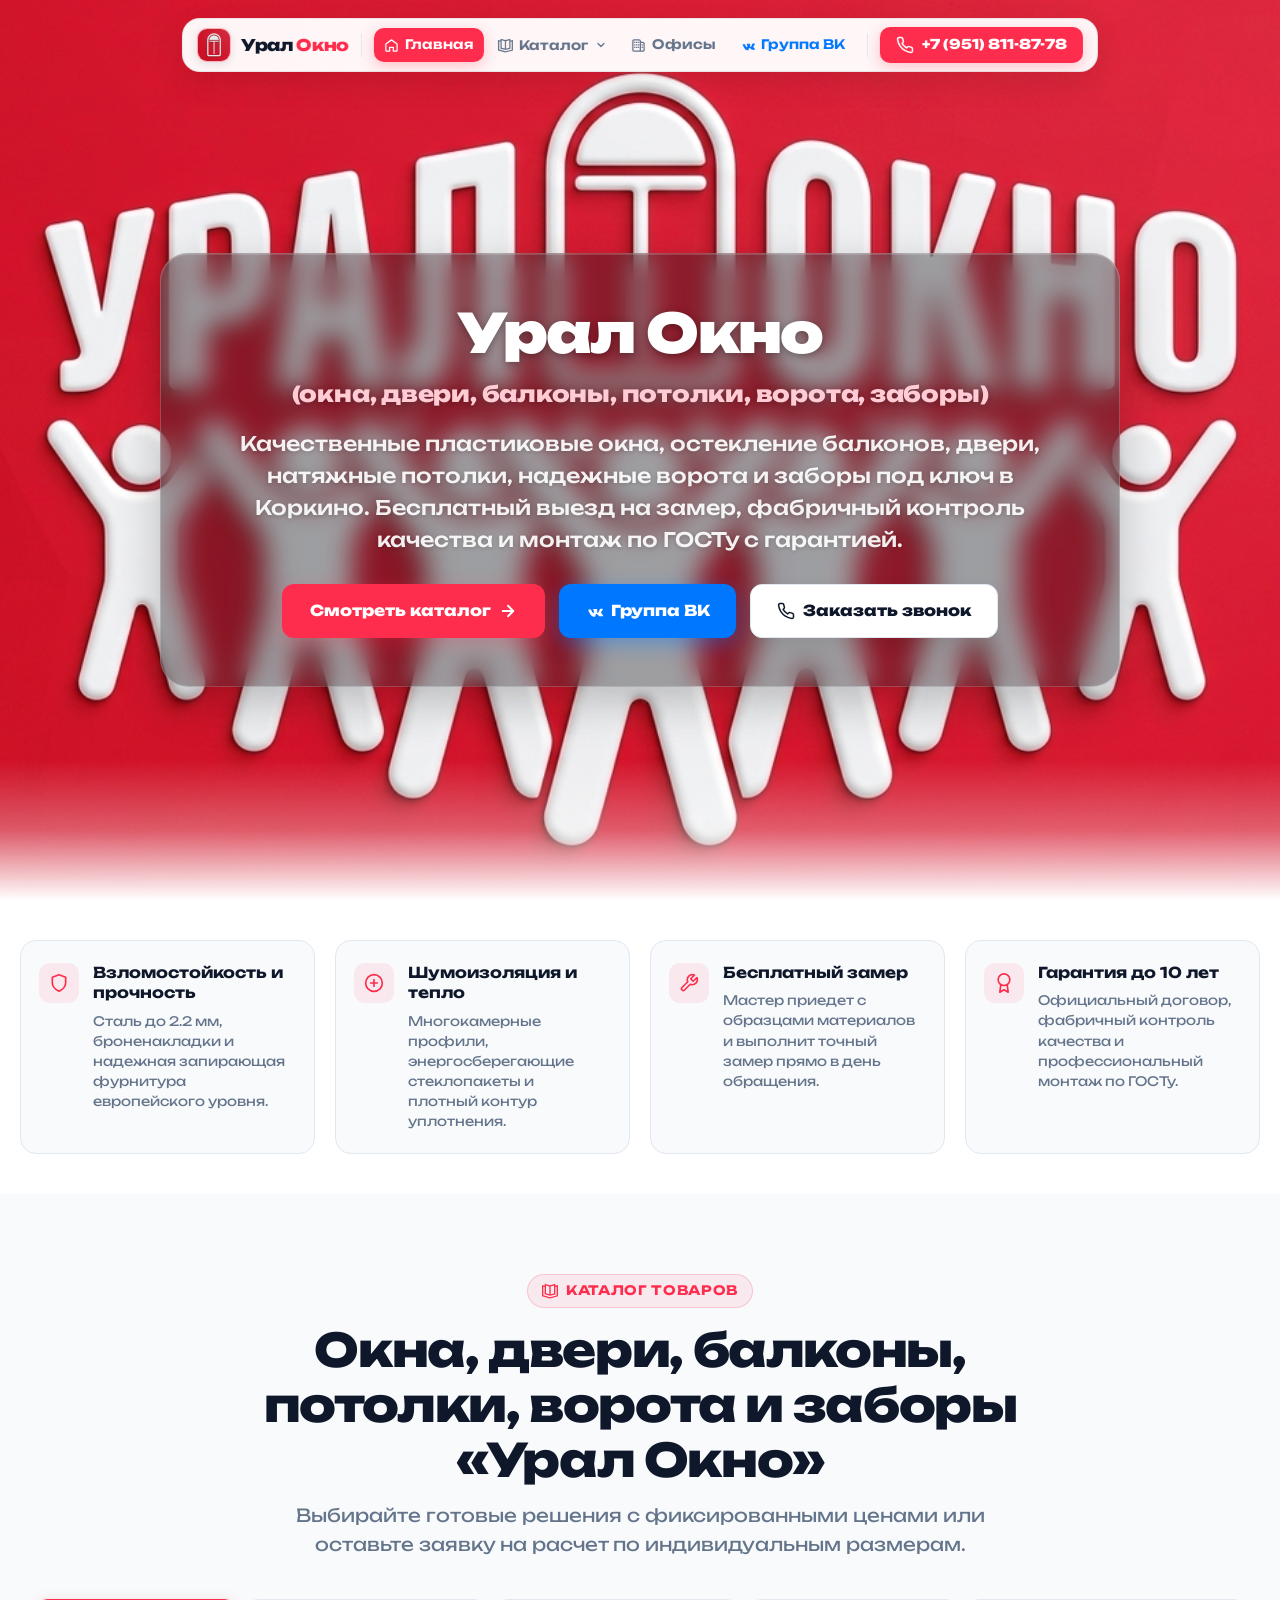
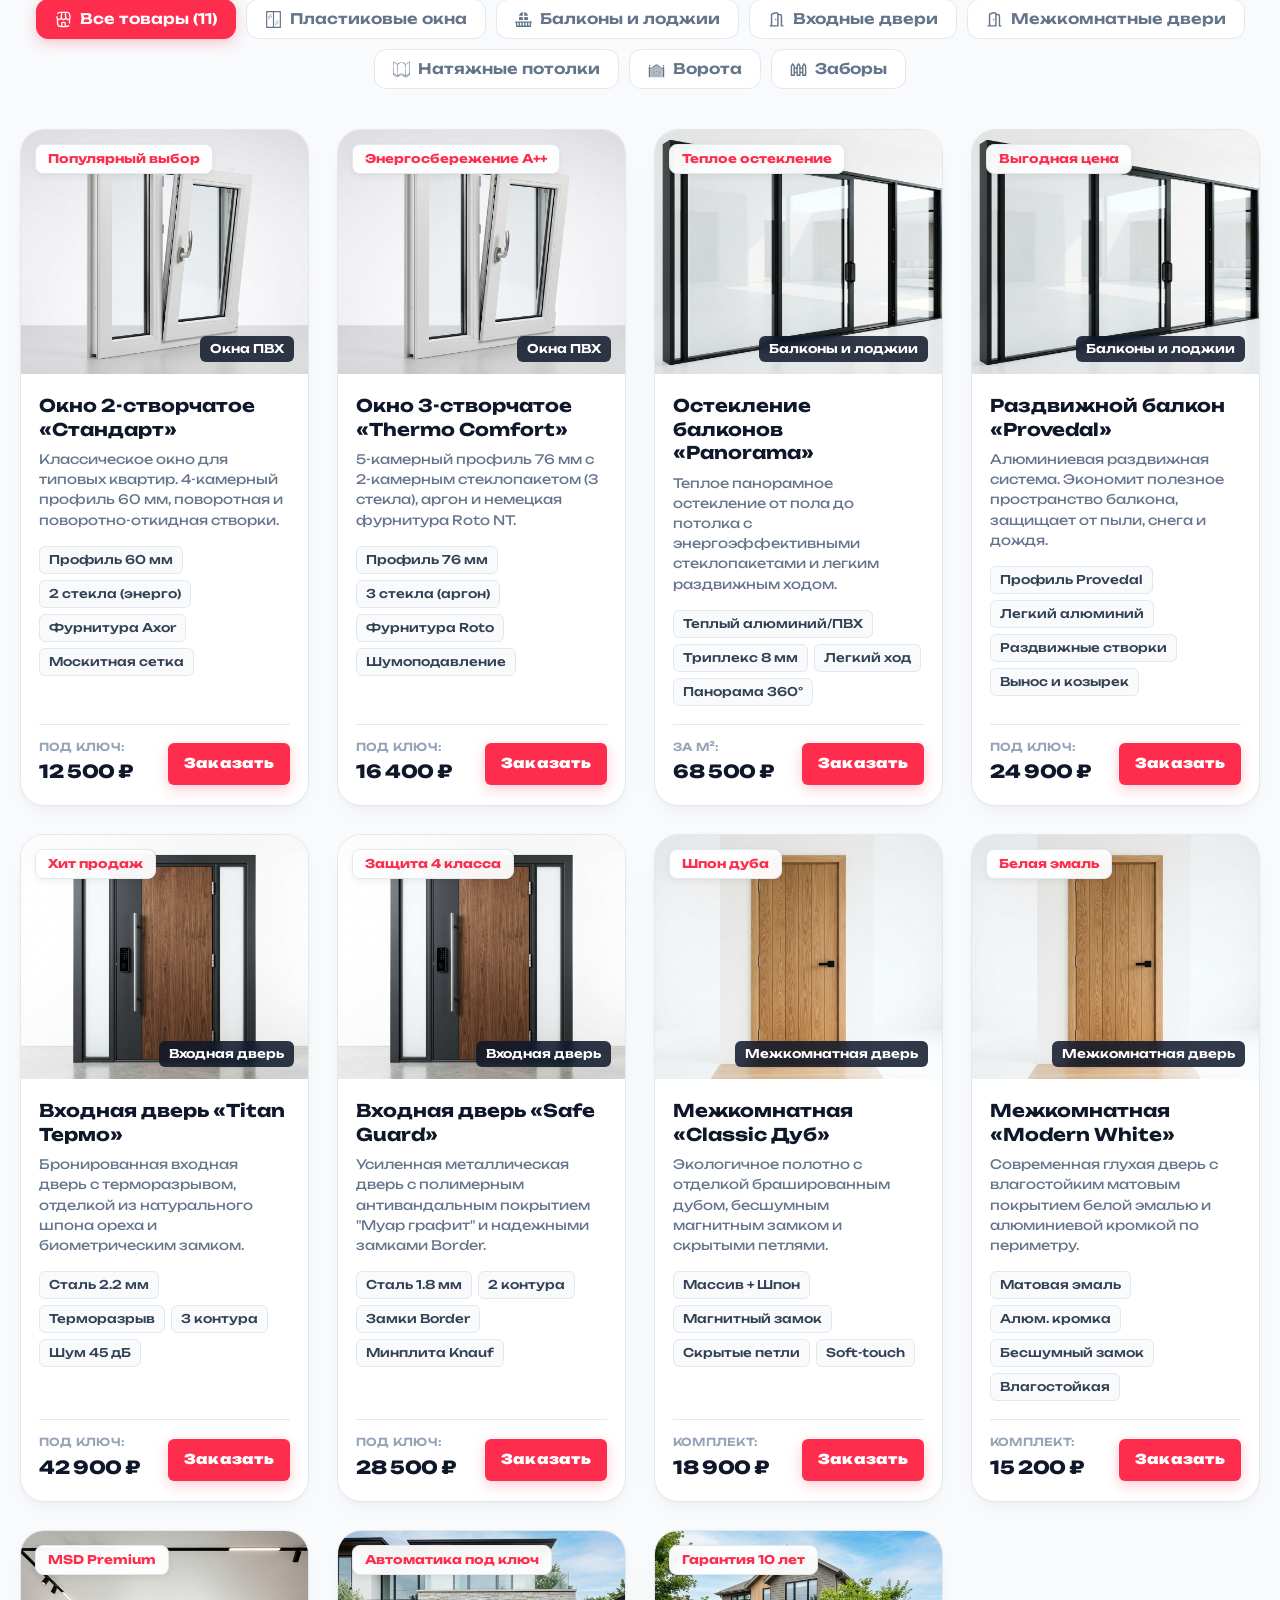
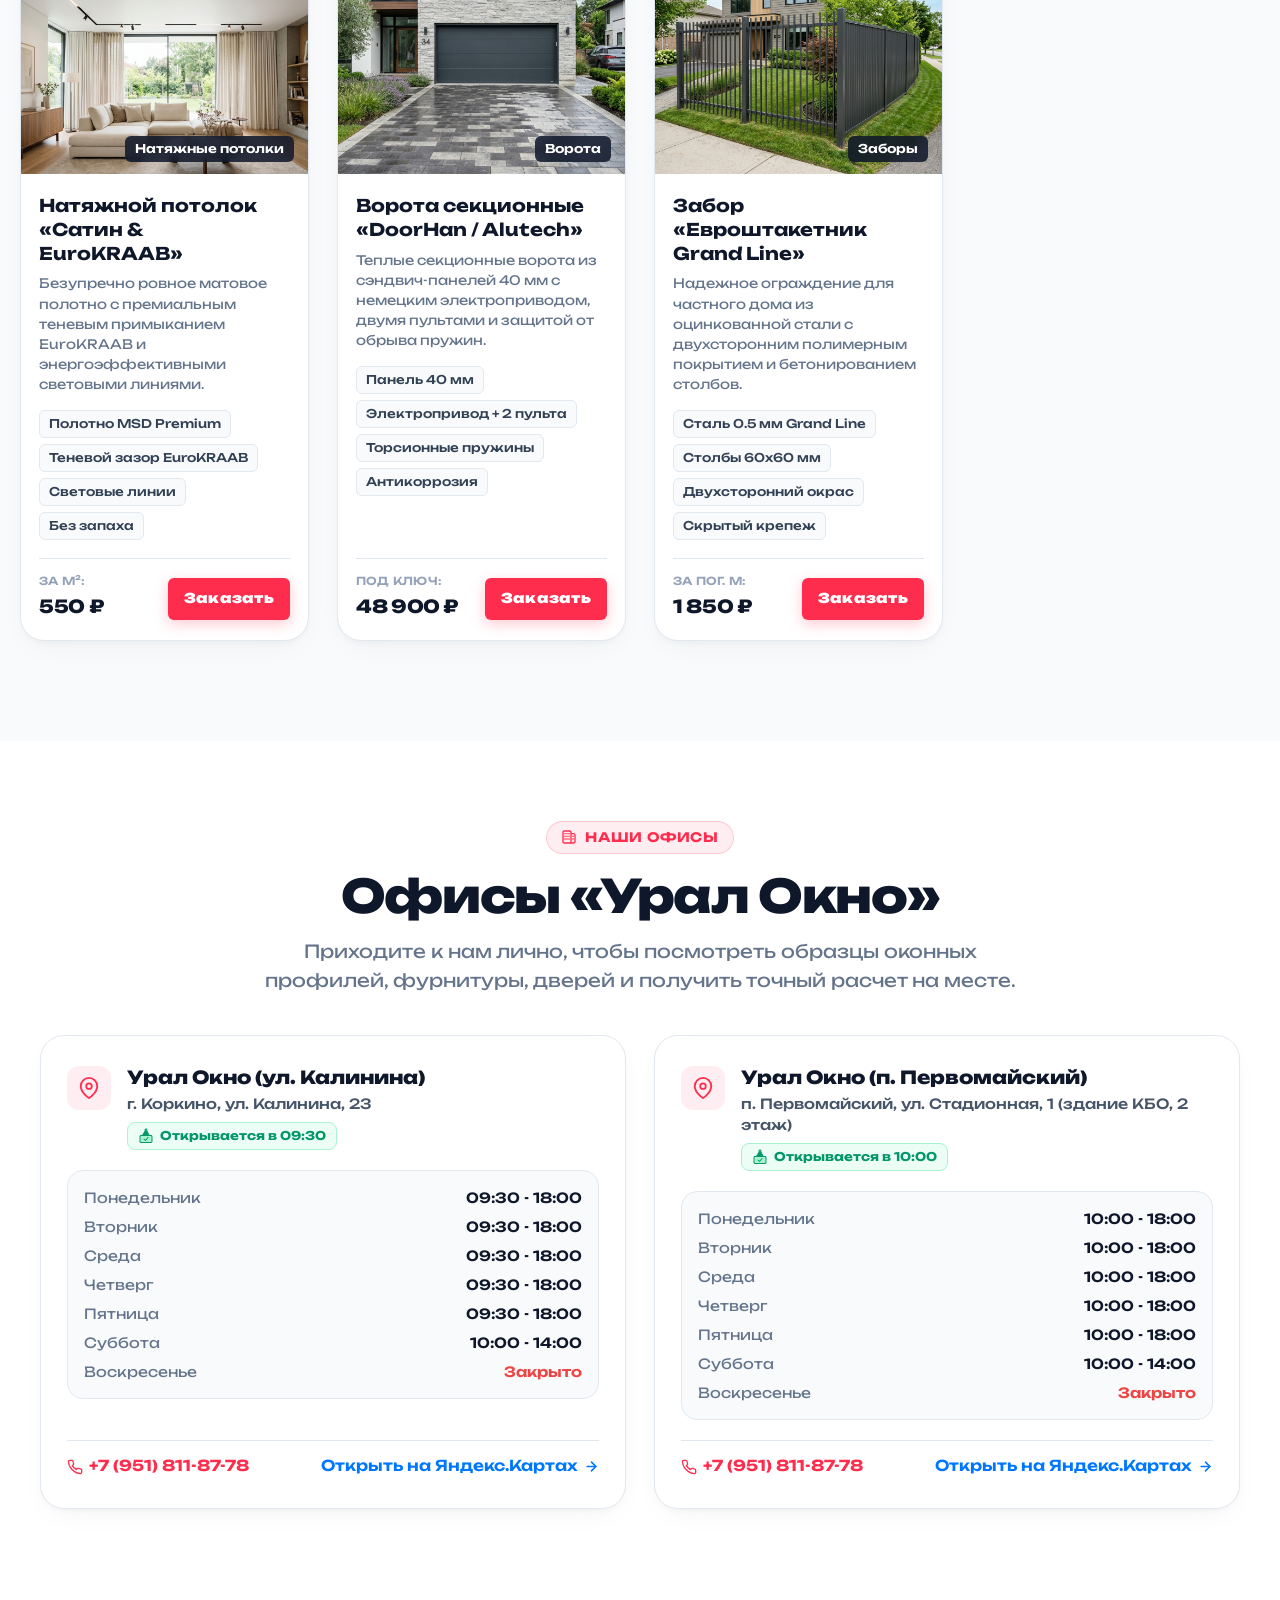
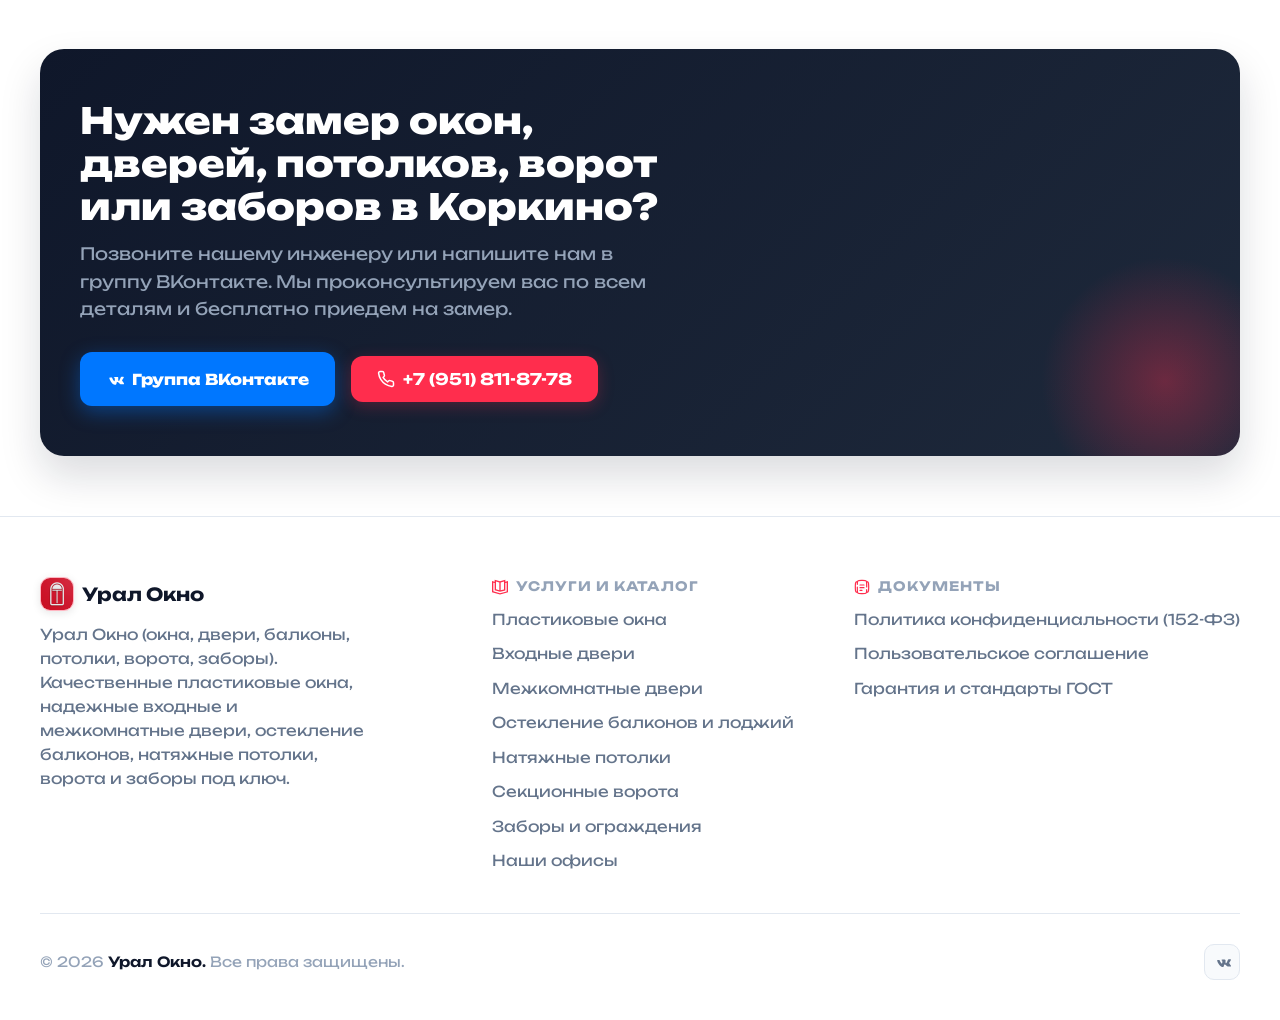
==== commit c5d7b1f4: "Fix mobile issues: hide toast properly, shorten CTA VK button text, add scroll-to-top button" ====
--- a/index.html
+++ b/index.html
@@ -1,4 +1,4 @@
-﻿<!DOCTYPE html>
+<!DOCTYPE html>
 <html lang="ru">
 <head>
   <meta charset="UTF-8">
@@ -954,7 +954,7 @@
           <svg viewBox="0 0 24 24" fill="currentColor">
             <path d="M13.162 18.994c.609 0 .858-.406.851-.915-.072-1.35.623-1.92 1.34-1.92.518 0 .854.298 1.258.67 1.077.994 1.83 1.942 2.766 2.083.473.072 1.047.082 1.623.082h2.247c.72 0 .97-.406.744-.993-.393-1.02-2.144-3.155-2.26-3.32-.4-.572-.37-.822 0-1.343.04-.057 1.85-2.584 2.05-3.528.11-.518-.17-.852-.77-.852h-2.28c-.52 0-.82.268-.97.693-.24.678-1.57 3.633-1.98 4.29-.31.498-.53.655-.78.655-.17 0-.36-.082-.44-.225-.26-.456-.27-1.428-.27-2.283 0-1.874.34-2.457-.65-2.698-.44-.108-1.16-.16-1.89-.16-1.23 0-2.31.02-2.91.31-.4.195-.71.63-.52.656.24.032.78.148 1.07.542.37.502.36 1.632.36 1.632s.08 2.203-.49 2.477c-.39.188-.93-.195-2.08-2.222-.59-1.04-1.04-2.19-1.04-2.19s-.09-.214-.24-.33c-.19-.144-.45-.19-.45-.19l-2.17.014c-.65 0-.89.303-.89.638 0 .6 1.15 3.582 3.19 6.273 1.99 2.617 4.27 2.87 5.15 2.87h1.06z"/>
           </svg>
-          Группа ВК: vk.ru/uraloknokorkino
+          <span>Группа ВКонтакте</span>
         </a>
 
         <a href="tel:+79518118778" class="btn-cta-phone">
@@ -1094,6 +1094,13 @@
     <span id="toastMessage">Заявка успешно отправлена! Скоро свяжемся.</span>
   </div>
 
+  <!-- КНОПКА «НАВЕРХ» -->
+  <button type="button" class="btn-scroll-top" id="scrollTopBtn" aria-label="Подняться наверх">
+    <svg viewBox="0 0 24 24" fill="none" stroke="currentColor" stroke-width="2.5" stroke-linecap="round" stroke-linejoin="round">
+      <polyline points="18 15 12 9 6 15"></polyline>
+    </svg>
+  </button>
+
   <script src="script.js"></script>
 </body>
 </html>
--- a/styles.css
+++ b/styles.css
@@ -1717,29 +1717,78 @@
   transform: translateX(3px);
 }
 
-/* Toast Message */
+/* Toast Message (Скрыт по умолчанию через opacity и visibility) */
 .toast-notice {
   position: fixed;
   bottom: 24px;
   left: 50%;
-  transform: translateX(-50%) translateY(100px);
+  transform: translateX(-50%) translateY(30px);
+  opacity: 0;
+  visibility: hidden;
+  pointer-events: none;
   background: #0f172a;
   color: #ffffff;
   padding: 14px 24px;
   border-radius: 12px;
-  box-shadow: 0 10px 30px rgba(0, 0, 0, 0.2);
+  box-shadow: 0 10px 30px rgba(0, 0, 0, 0.25);
   display: flex;
   align-items: center;
   gap: 10px;
   font-size: 14px;
   font-weight: 500;
   z-index: 3000;
-  transition: transform 0.3s cubic-bezier(0.16, 1, 0.3, 1);
-  pointer-events: none;
+  transition: opacity 0.3s ease, transform 0.3s cubic-bezier(0.16, 1, 0.3, 1), visibility 0.3s ease;
+  white-space: nowrap;
+  max-width: calc(100% - 32px);
 }
 
 .toast-notice.show {
+  opacity: 1;
+  visibility: visible;
+  pointer-events: auto;
   transform: translateX(-50%) translateY(0);
+}
+
+/* Scroll to Top Button */
+.btn-scroll-top {
+  position: fixed;
+  right: 20px;
+  bottom: 24px;
+  width: 48px;
+  height: 48px;
+  border-radius: 50%;
+  background: var(--brand);
+  color: #ffffff;
+  border: none;
+  cursor: pointer;
+  display: flex;
+  align-items: center;
+  justify-content: center;
+  z-index: 990;
+  box-shadow: 0 6px 20px var(--brand-glow);
+  opacity: 0;
+  visibility: hidden;
+  transform: translateY(16px);
+  transition: opacity 0.25s ease, transform 0.25s ease, visibility 0.25s ease, background 0.2s ease;
+}
+
+.btn-scroll-top svg {
+  width: 22px;
+  height: 22px;
+  stroke: currentColor;
+  flex-shrink: 0;
+}
+
+.btn-scroll-top:hover {
+  background: var(--brand-hover);
+  transform: translateY(-2px);
+  box-shadow: 0 8px 24px var(--brand-glow);
+}
+
+.btn-scroll-top.show {
+  opacity: 1;
+  visibility: visible;
+  transform: translateY(0);
 }
 
 /* ==========================================================================
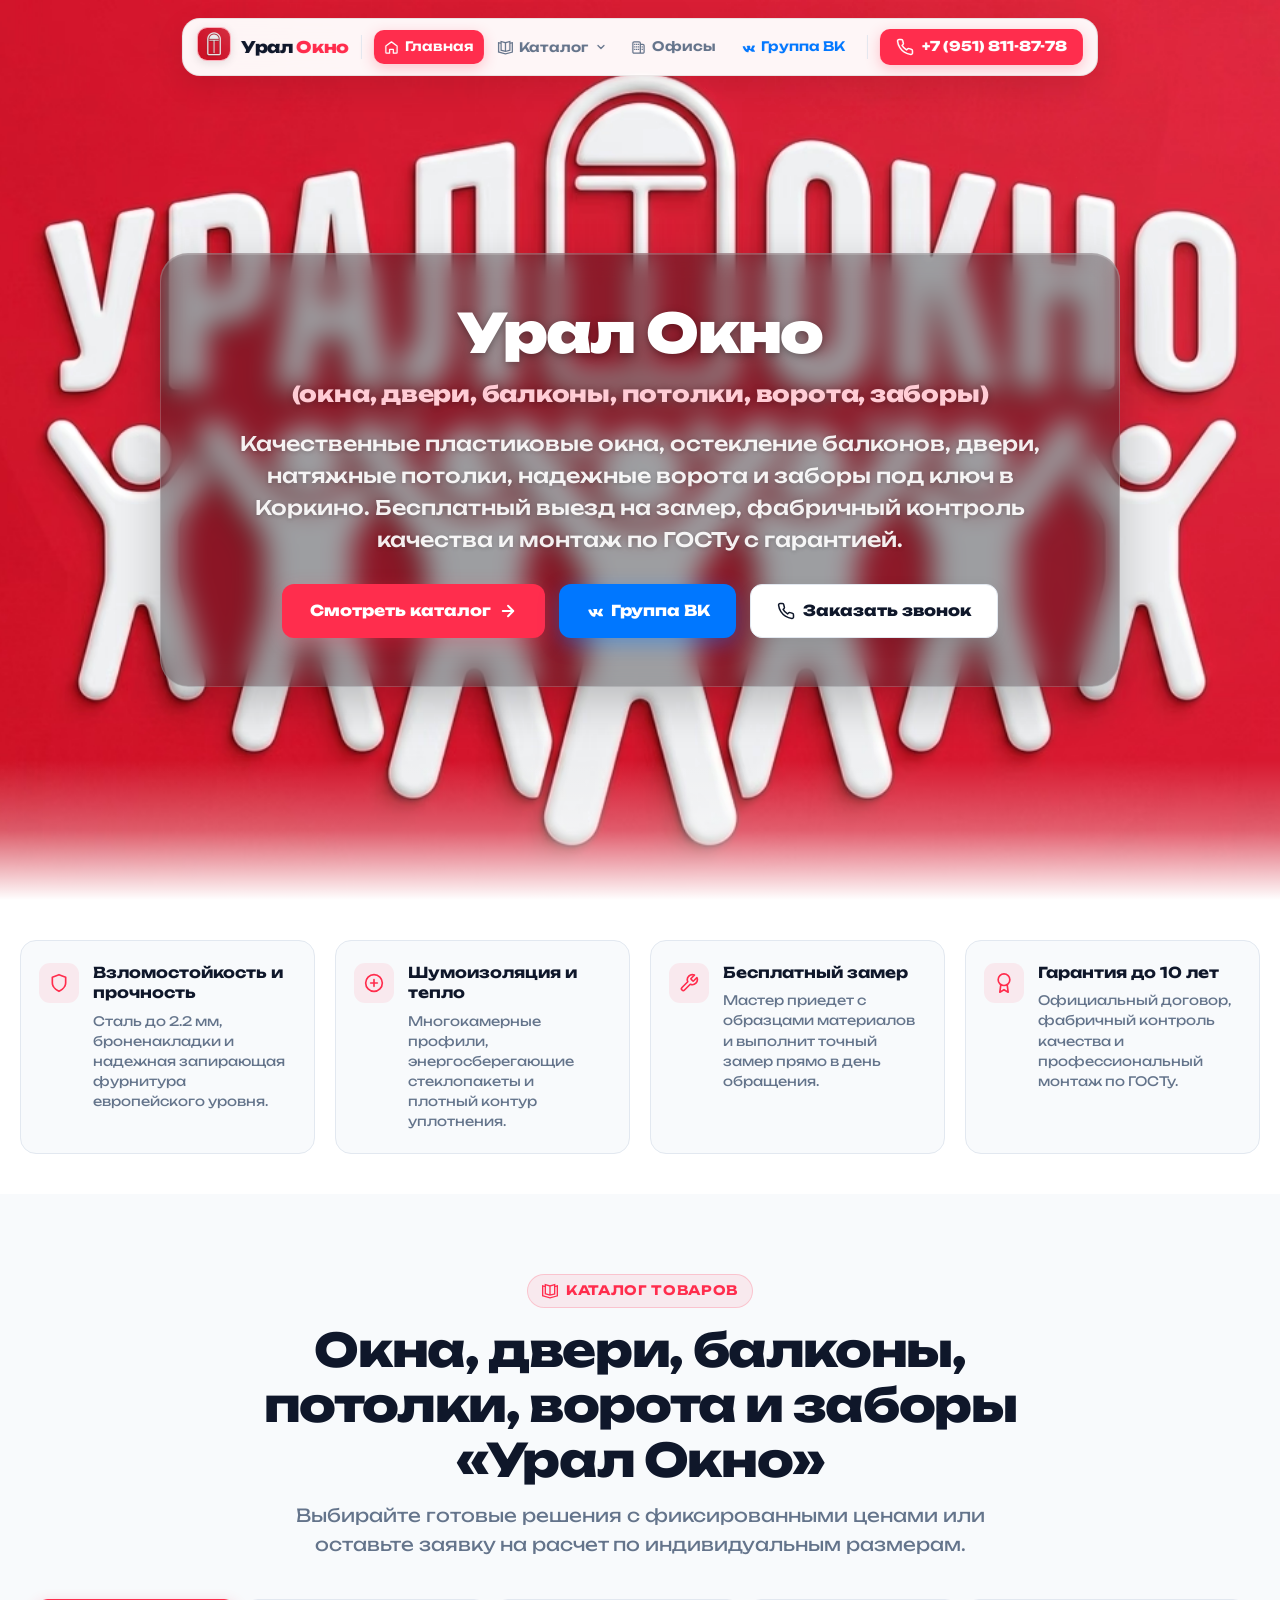
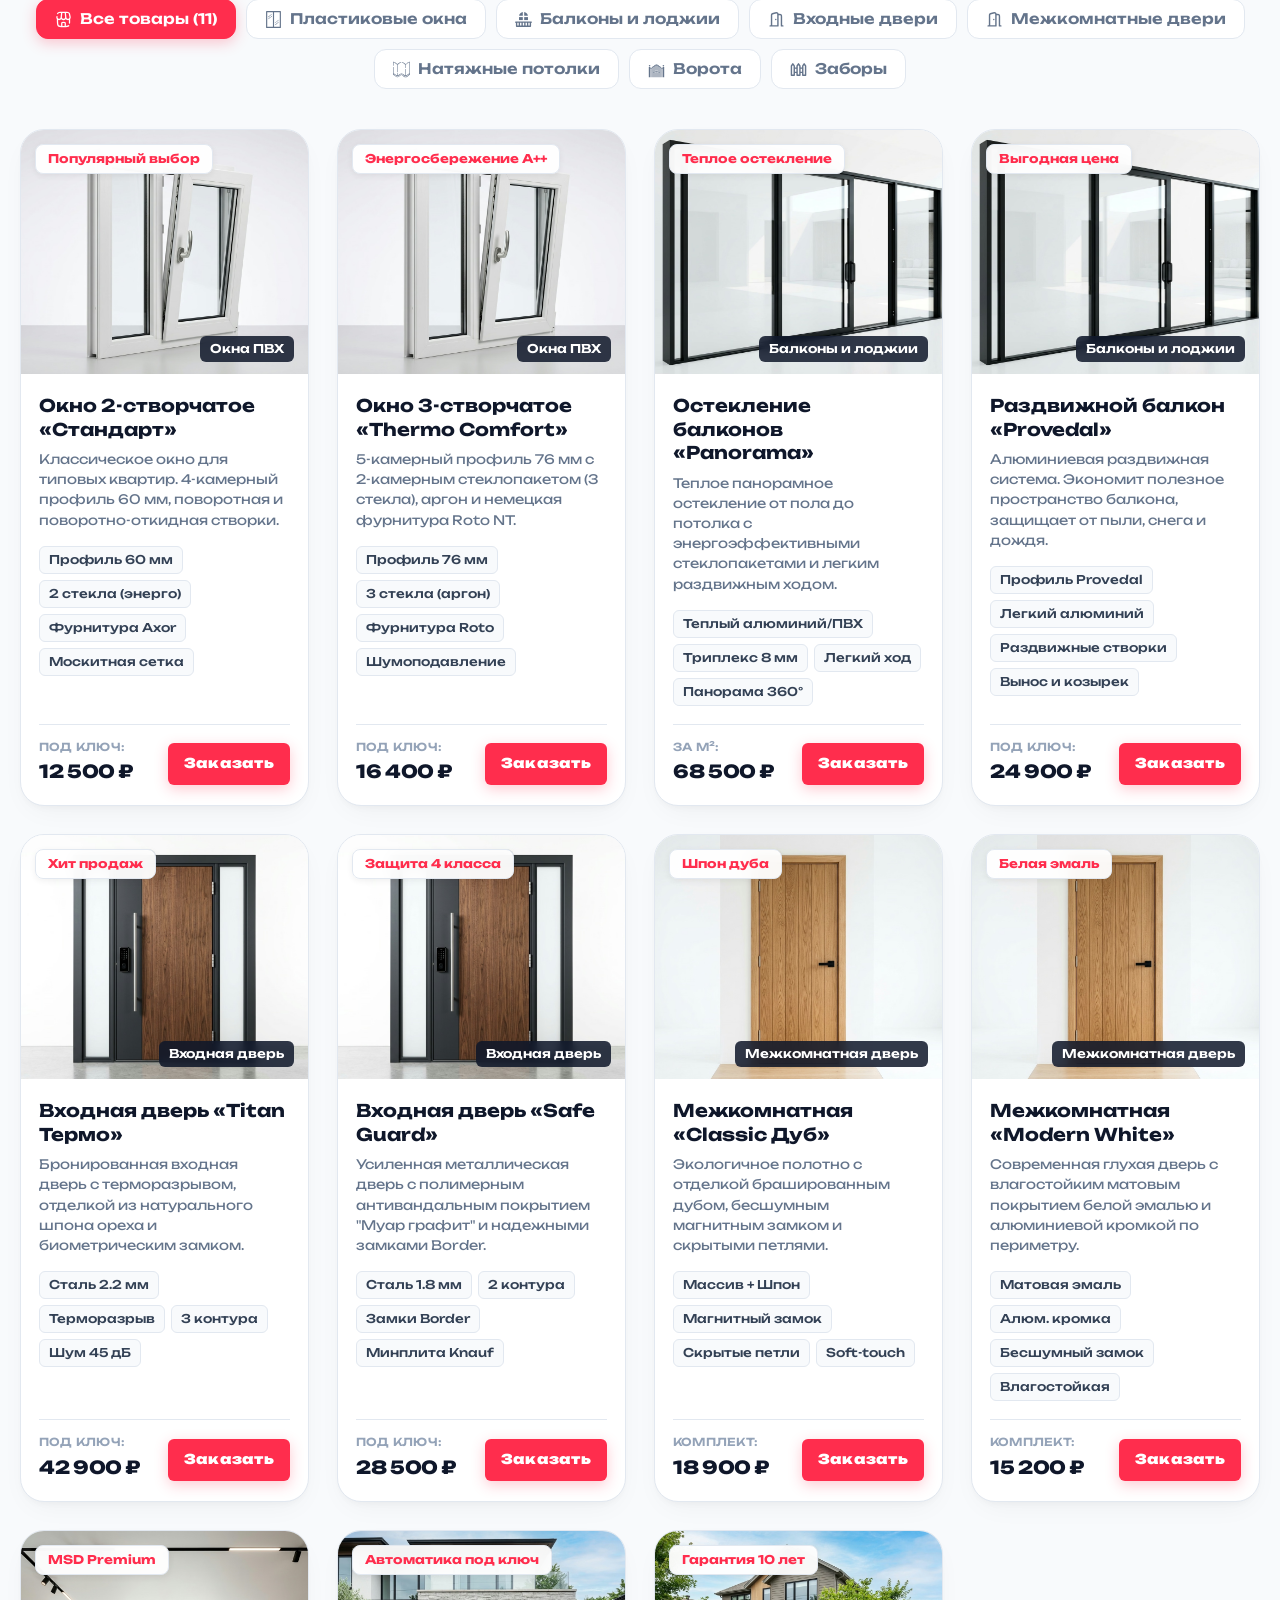
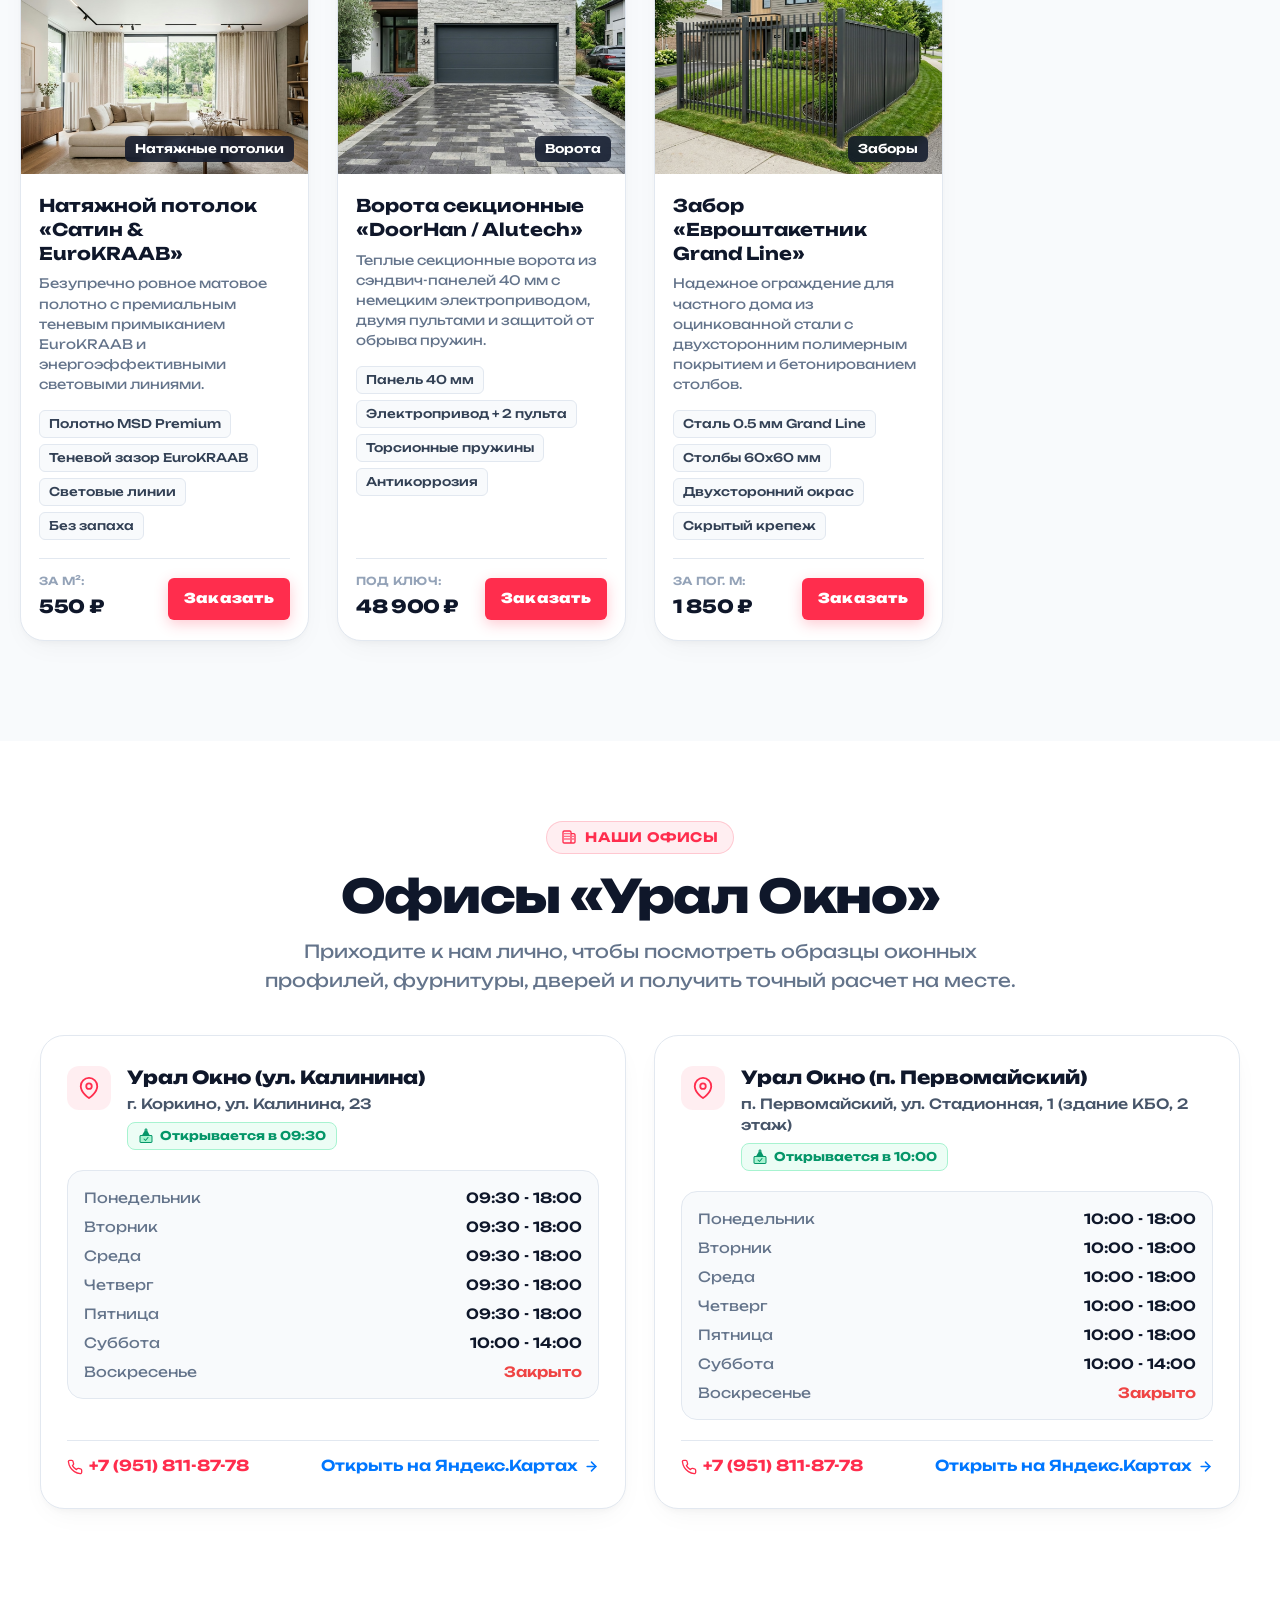
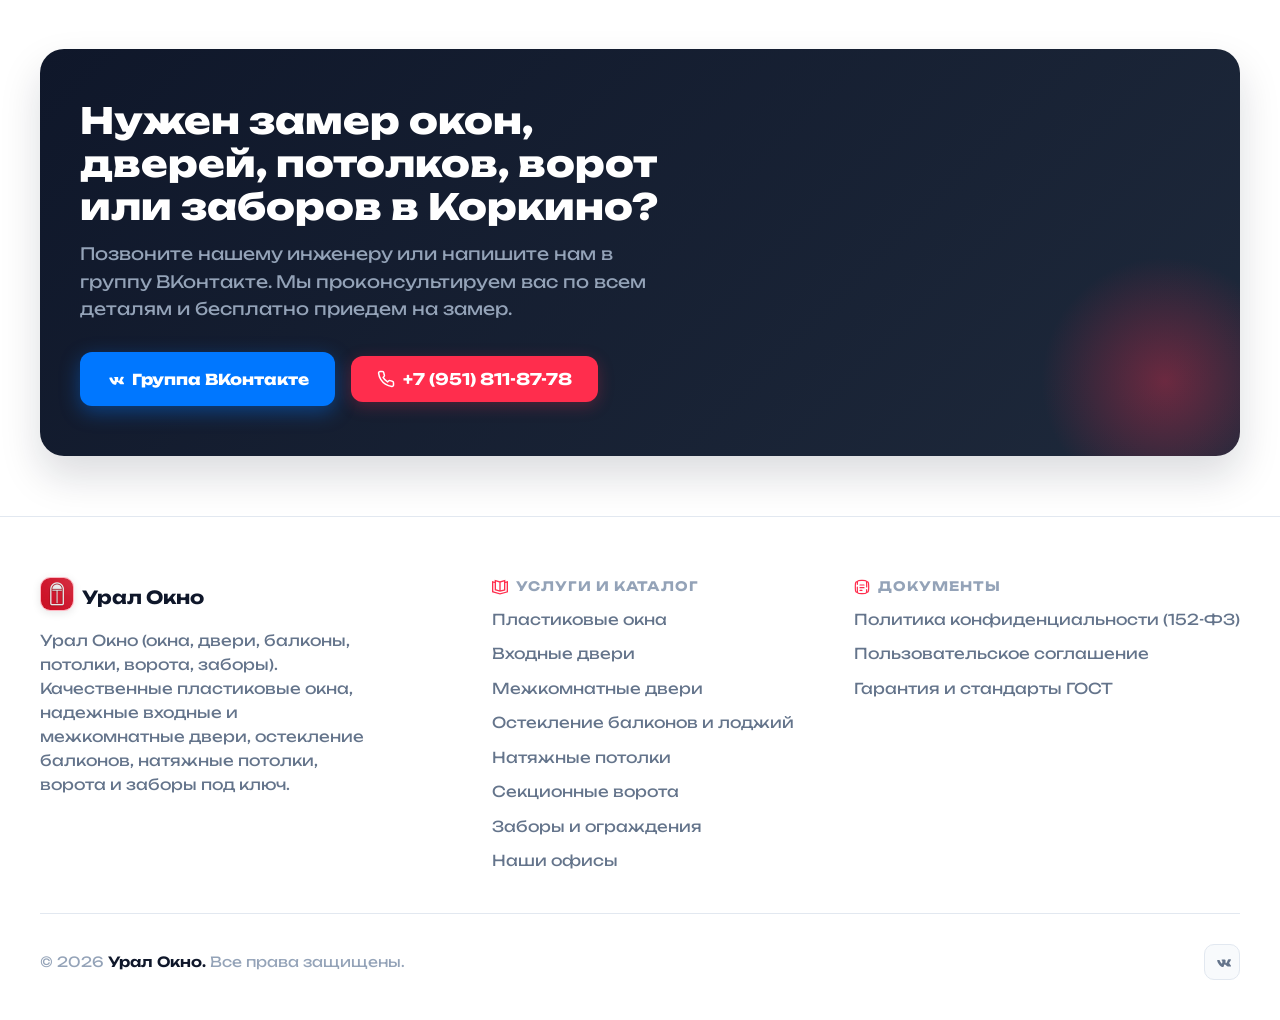
==== commit 3f8d1ff1: "Optimize all images: convert to AVIF and WebP with picture tags, reduce size by 87%" ====
--- a/index.html
+++ b/index.html
@@ -9,11 +9,12 @@
   <meta property="og:description" content="Качественные пластиковые окна, двери, балконы, натяжные потолки, ворота и заборы под ключ. Бесплатный замер. +7 (951) 811-87-78">
   <meta property="og:type" content="website">
   <meta property="og:image" content="images/hero-bg.jpg">
-  <link rel="icon" type="image/jpeg" href="images/favicon.jpg">
+  <link rel="icon" type="image/png" href="images/favicon.png">
+  <link rel="alternate icon" type="image/jpeg" href="images/favicon.jpg">
   <link rel="preconnect" href="https://fonts.googleapis.com">
   <link rel="preconnect" href="https://fonts.gstatic.com" crossorigin>
   <link href="https://fonts.googleapis.com/css2?family=Unbounded:wght@300;400;500;600;700;800;900&display=swap" rel="stylesheet">
-  <link rel="stylesheet" href="styles.css">
+  <link rel="stylesheet" href="styles.css?v=4">
 </head>
 <body class="preload">
 
@@ -21,7 +22,7 @@
   <header class="navbar">
     <div class="navbar-inner">
       <a href="#" class="nav-brand">
-        <img src="images/logo-avatar.jpg" alt="Урал Окно" class="nav-brand-avatar">
+        <picture class="nav-brand-picture"><source srcset="images/logo-avatar.avif" type="image/avif"><source srcset="images/logo-avatar.webp" type="image/webp"><img src="images/logo-avatar.jpg" alt="Урал Окно" class="nav-brand-avatar" width="34" height="34"></picture>
         <span class="nav-brand-title">Урал <span class="brand-accent">Окно</span></span>
       </a>
 
@@ -301,7 +302,11 @@
   <!-- HERO SECTION (Фон hero.jpg, четкий контрастный текст на полупрозрачной плашке) -->
   <section class="hero" id="home">
     <div class="hero-bg">
-      <img src="images/hero-bg.jpg" alt="Урал Окно">
+      <picture>
+        <source srcset="images/hero-bg.avif" type="image/avif">
+        <source srcset="images/hero-bg.webp" type="image/webp">
+        <img src="images/hero-bg.jpg" alt="Урал Окно">
+      </picture>
     </div>
 
     <!-- Карточка с контрастным текстом на полупрозрачной плашке -->
@@ -481,7 +486,11 @@
       <!-- Карточка 1: Окно 2-створчатое Стандарт -->
       <article class="product-card" data-category="windows">
         <div class="product-image-frame">
-          <img loading="lazy" src="images/window-plastic.jpg" alt="Окно двухстворчатое Урал Окно Стандарт">
+          <picture>
+            <source srcset="images/window-plastic.avif" type="image/avif">
+            <source srcset="images/window-plastic.webp" type="image/webp">
+            <img loading="lazy" src="images/window-plastic.jpg" alt="Окно двухстворчатое Урал Окно Стандарт">
+          </picture>
           <span class="product-badge">Популярный выбор</span>
           <span class="product-type">Окна ПВХ</span>
         </div>
@@ -511,7 +520,11 @@
       <!-- Карточка 2: Окно 3-створчатое Thermo -->
       <article class="product-card" data-category="windows">
         <div class="product-image-frame">
-          <img loading="lazy" src="images/window-plastic.jpg" alt="Окно трехстворчатое Урал Окно Thermo">
+          <picture>
+            <source srcset="images/window-plastic.avif" type="image/avif">
+            <source srcset="images/window-plastic.webp" type="image/webp">
+            <img loading="lazy" src="images/window-plastic.jpg" alt="Окно трехстворчатое Урал Окно Thermo">
+          </picture>
           <span class="product-badge">Энергосбережение А++</span>
           <span class="product-type">Окна ПВХ</span>
         </div>
@@ -541,7 +554,11 @@
       <!-- Карточка 3: Остекление балкона Панорама -->
       <article class="product-card" data-category="patio">
         <div class="product-image-frame">
-          <img loading="lazy" src="images/window-patio.jpg" alt="Остекление балконов Урал Окно Panorama">
+          <picture>
+            <source srcset="images/window-patio.avif" type="image/avif">
+            <source srcset="images/window-patio.webp" type="image/webp">
+            <img loading="lazy" src="images/window-patio.jpg" alt="Остекление балконов Урал Окно Panorama">
+          </picture>
           <span class="product-badge">Теплое остекление</span>
           <span class="product-type">Балконы и лоджии</span>
         </div>
@@ -571,7 +588,11 @@
       <!-- Карточка 4: Алюминиевое остекление балкона Provedal -->
       <article class="product-card" data-category="patio">
         <div class="product-image-frame">
-          <img loading="lazy" src="images/window-patio.jpg" alt="Холодное остекление балкона Provedal">
+          <picture>
+            <source srcset="images/window-patio.avif" type="image/avif">
+            <source srcset="images/window-patio.webp" type="image/webp">
+            <img loading="lazy" src="images/window-patio.jpg" alt="Холодное остекление балкона Provedal">
+          </picture>
           <span class="product-badge">Выгодная цена</span>
           <span class="product-type">Балконы и лоджии</span>
         </div>
@@ -601,7 +622,11 @@
       <!-- Карточка 5: Входная дверь Titan -->
       <article class="product-card" data-category="entrance">
         <div class="product-image-frame">
-          <img loading="lazy" src="images/door-entrance.jpg" alt="Входная дверь Урал Окно Titan">
+          <picture>
+            <source srcset="images/door-entrance.avif" type="image/avif">
+            <source srcset="images/door-entrance.webp" type="image/webp">
+            <img loading="lazy" src="images/door-entrance.jpg" alt="Входная дверь Урал Окно Titan">
+          </picture>
           <span class="product-badge">Хит продаж</span>
           <span class="product-type">Входная дверь</span>
         </div>
@@ -631,7 +656,11 @@
       <!-- Карточка 6: Входная дверь Safe Guard -->
       <article class="product-card" data-category="entrance">
         <div class="product-image-frame">
-          <img loading="lazy" src="images/door-entrance.jpg" alt="Входная дверь Урал Окно Safe Guard">
+          <picture>
+            <source srcset="images/door-entrance.avif" type="image/avif">
+            <source srcset="images/door-entrance.webp" type="image/webp">
+            <img loading="lazy" src="images/door-entrance.jpg" alt="Входная дверь Урал Окно Safe Guard">
+          </picture>
           <span class="product-badge">Защита 4 класса</span>
           <span class="product-type">Входная дверь</span>
         </div>
@@ -661,7 +690,11 @@
       <!-- Карточка 7: Межкомнатная дверь Дуб -->
       <article class="product-card" data-category="interior">
         <div class="product-image-frame">
-          <img loading="lazy" src="images/door-interior.jpg" alt="Межкомнатная дверь Урал Окно Classic Дуб">
+          <picture>
+            <source srcset="images/door-interior.avif" type="image/avif">
+            <source srcset="images/door-interior.webp" type="image/webp">
+            <img loading="lazy" src="images/door-interior.jpg" alt="Межкомнатная дверь Урал Окно Classic Дуб">
+          </picture>
           <span class="product-badge">Шпон дуба</span>
           <span class="product-type">Межкомнатная дверь</span>
         </div>
@@ -691,7 +724,11 @@
       <!-- Карточка 8: Межкомнатная Modern White -->
       <article class="product-card" data-category="interior">
         <div class="product-image-frame">
-          <img loading="lazy" src="images/door-interior.jpg" alt="Межкомнатная дверь Урал Окно Modern White">
+          <picture>
+            <source srcset="images/door-interior.avif" type="image/avif">
+            <source srcset="images/door-interior.webp" type="image/webp">
+            <img loading="lazy" src="images/door-interior.jpg" alt="Межкомнатная дверь Урал Окно Modern White">
+          </picture>
           <span class="product-badge">Белая эмаль</span>
           <span class="product-type">Межкомнатная дверь</span>
         </div>
@@ -721,7 +758,11 @@
       <!-- Карточка 9: Натяжной потолок MSD Premium EuroKRAAB -->
       <article class="product-card" data-category="ceilings">
         <div class="product-image-frame">
-          <img loading="lazy" src="images/ceiling-stretch.jpg" alt="Натяжной потолок Сатин EuroKRAAB Урал Окно">
+          <picture>
+            <source srcset="images/ceiling-stretch.avif" type="image/avif">
+            <source srcset="images/ceiling-stretch.webp" type="image/webp">
+            <img loading="lazy" src="images/ceiling-stretch.jpg" alt="Натяжной потолок Сатин EuroKRAAB Урал Окно">
+          </picture>
           <span class="product-badge">MSD Premium</span>
           <span class="product-type">Натяжные потолки</span>
         </div>
@@ -751,7 +792,11 @@
       <!-- Карточка 10: Секционные гаражные ворота DoorHan -->
       <article class="product-card" data-category="gates">
         <div class="product-image-frame">
-          <img loading="lazy" src="images/gates.jpg" alt="Секционные гаражные ворота Урал Окно DoorHan Alutech">
+          <picture>
+            <source srcset="images/gates.avif" type="image/avif">
+            <source srcset="images/gates.webp" type="image/webp">
+            <img loading="lazy" src="images/gates.jpg" alt="Секционные гаражные ворота Урал Окно DoorHan Alutech">
+          </picture>
           <span class="product-badge">Автоматика под ключ</span>
           <span class="product-type">Ворота</span>
         </div>
@@ -781,7 +826,11 @@
       <!-- Карточка 11: Забор из евроштакетника Grand Line -->
       <article class="product-card" data-category="fences">
         <div class="product-image-frame">
-          <img loading="lazy" src="images/fences.jpg" alt="Забор из евроштакетника и профнастила Grand Line Урал Окно">
+          <picture>
+            <source srcset="images/fences.avif" type="image/avif">
+            <source srcset="images/fences.webp" type="image/webp">
+            <img loading="lazy" src="images/fences.jpg" alt="Забор из евроштакетника и профнастила Grand Line Урал Окно">
+          </picture>
           <span class="product-badge">Гарантия 10 лет</span>
           <span class="product-type">Заборы</span>
         </div>
@@ -973,7 +1022,7 @@
       <div class="footer-top">
         <div class="footer-brand">
           <a href="#" class="footer-logo">
-            <img src="images/logo-avatar.jpg" alt="Урал Окно" class="nav-brand-avatar">
+            <picture class="nav-brand-picture"><source srcset="images/logo-avatar.avif" type="image/avif"><source srcset="images/logo-avatar.webp" type="image/webp"><img src="images/logo-avatar.jpg" alt="Урал Окно" class="nav-brand-avatar" width="34" height="34"></picture>
             <span>Урал Окно</span>
           </a>
           <p class="footer-tagline">
@@ -1087,7 +1136,7 @@
   </div>
 
   <!-- TOAST NOTIFICATION -->
-  <div class="toast-notice" id="toastNotice">
+  <div class="toast-notice" id="toastNotice" style="display: none;">
     <svg viewBox="0 0 24 24" width="20" height="20" fill="none" stroke="#10b981" stroke-width="2.5" stroke-linecap="round" stroke-linejoin="round">
       <polyline points="20 6 9 17 4 12"></polyline>
     </svg>
@@ -1101,6 +1150,6 @@
     </svg>
   </button>
 
-  <script src="script.js"></script>
+  <script src="script.js?v=4"></script>
 </body>
 </html>
--- a/styles.css
+++ b/styles.css
@@ -73,6 +73,17 @@
   font-family: inherit;
 }
 
+/* Запрет случайного перетаскивания и фантомного драга картинок */
+img, svg {
+  -webkit-user-drag: none;
+  -khtml-user-drag: none;
+  -moz-user-drag: none;
+  -o-user-drag: none;
+  user-drag: none;
+  user-select: none;
+  -webkit-user-select: none;
+}
+
 /* Custom Scrollbar */
 ::-webkit-scrollbar {
   width: 8px;
@@ -541,6 +552,7 @@
   position: absolute;
   inset: 0;
   z-index: 1;
+  pointer-events: none;
 }
 
 .hero-bg img {
@@ -549,6 +561,9 @@
   object-fit: cover;
   object-position: center;
   filter: contrast(1.05);
+  pointer-events: none;
+  -webkit-user-drag: none;
+  user-select: none;
 }
 
 /* Мягкий переход снизу к белому контенту (без синевы и без затемнения красного фона) */
@@ -976,6 +991,15 @@
   overflow: hidden;
 }
 
+.product-image-frame picture,
+.hero-bg picture {
+  position: absolute;
+  inset: 0;
+  width: 100%;
+  height: 100%;
+  display: block;
+}
+
 .product-image-frame img {
   position: absolute;
   top: 0;
@@ -1752,42 +1776,47 @@
 /* Scroll to Top Button */
 .btn-scroll-top {
   position: fixed;
-  right: 20px;
-  bottom: 24px;
-  width: 48px;
-  height: 48px;
+  right: calc(20px + env(safe-area-inset-right, 0px));
+  bottom: calc(24px + env(safe-area-inset-bottom, 0px));
+  width: 50px;
+  height: 50px;
   border-radius: 50%;
   background: var(--brand);
   color: #ffffff;
-  border: none;
+  border: 2px solid rgba(255, 255, 255, 0.4);
   cursor: pointer;
   display: flex;
   align-items: center;
   justify-content: center;
-  z-index: 990;
-  box-shadow: 0 6px 20px var(--brand-glow);
+  z-index: 99999 !important;
+  box-shadow: 0 8px 24px rgba(255, 45, 77, 0.5), 0 2px 6px rgba(0, 0, 0, 0.15);
   opacity: 0;
   visibility: hidden;
-  transform: translateY(16px);
-  transition: opacity 0.25s ease, transform 0.25s ease, visibility 0.25s ease, background 0.2s ease;
+  pointer-events: none;
+  transform: translateY(20px);
+  transition: opacity 0.3s ease, transform 0.3s cubic-bezier(0.16, 1, 0.3, 1), visibility 0.3s ease;
+  touch-action: manipulation;
+  -webkit-tap-highlight-color: transparent;
 }
 
 .btn-scroll-top svg {
-  width: 22px;
-  height: 22px;
-  stroke: currentColor;
+  width: 24px;
+  height: 24px;
+  stroke: #ffffff;
+  stroke-width: 3;
   flex-shrink: 0;
 }
 
 .btn-scroll-top:hover {
   background: var(--brand-hover);
   transform: translateY(-2px);
-  box-shadow: 0 8px 24px var(--brand-glow);
+  box-shadow: 0 10px 28px rgba(255, 45, 77, 0.65);
 }
 
 .btn-scroll-top.show {
-  opacity: 1;
-  visibility: visible;
+  opacity: 1 !important;
+  visibility: visible !important;
+  pointer-events: auto !important;
   transform: translateY(0);
 }
 
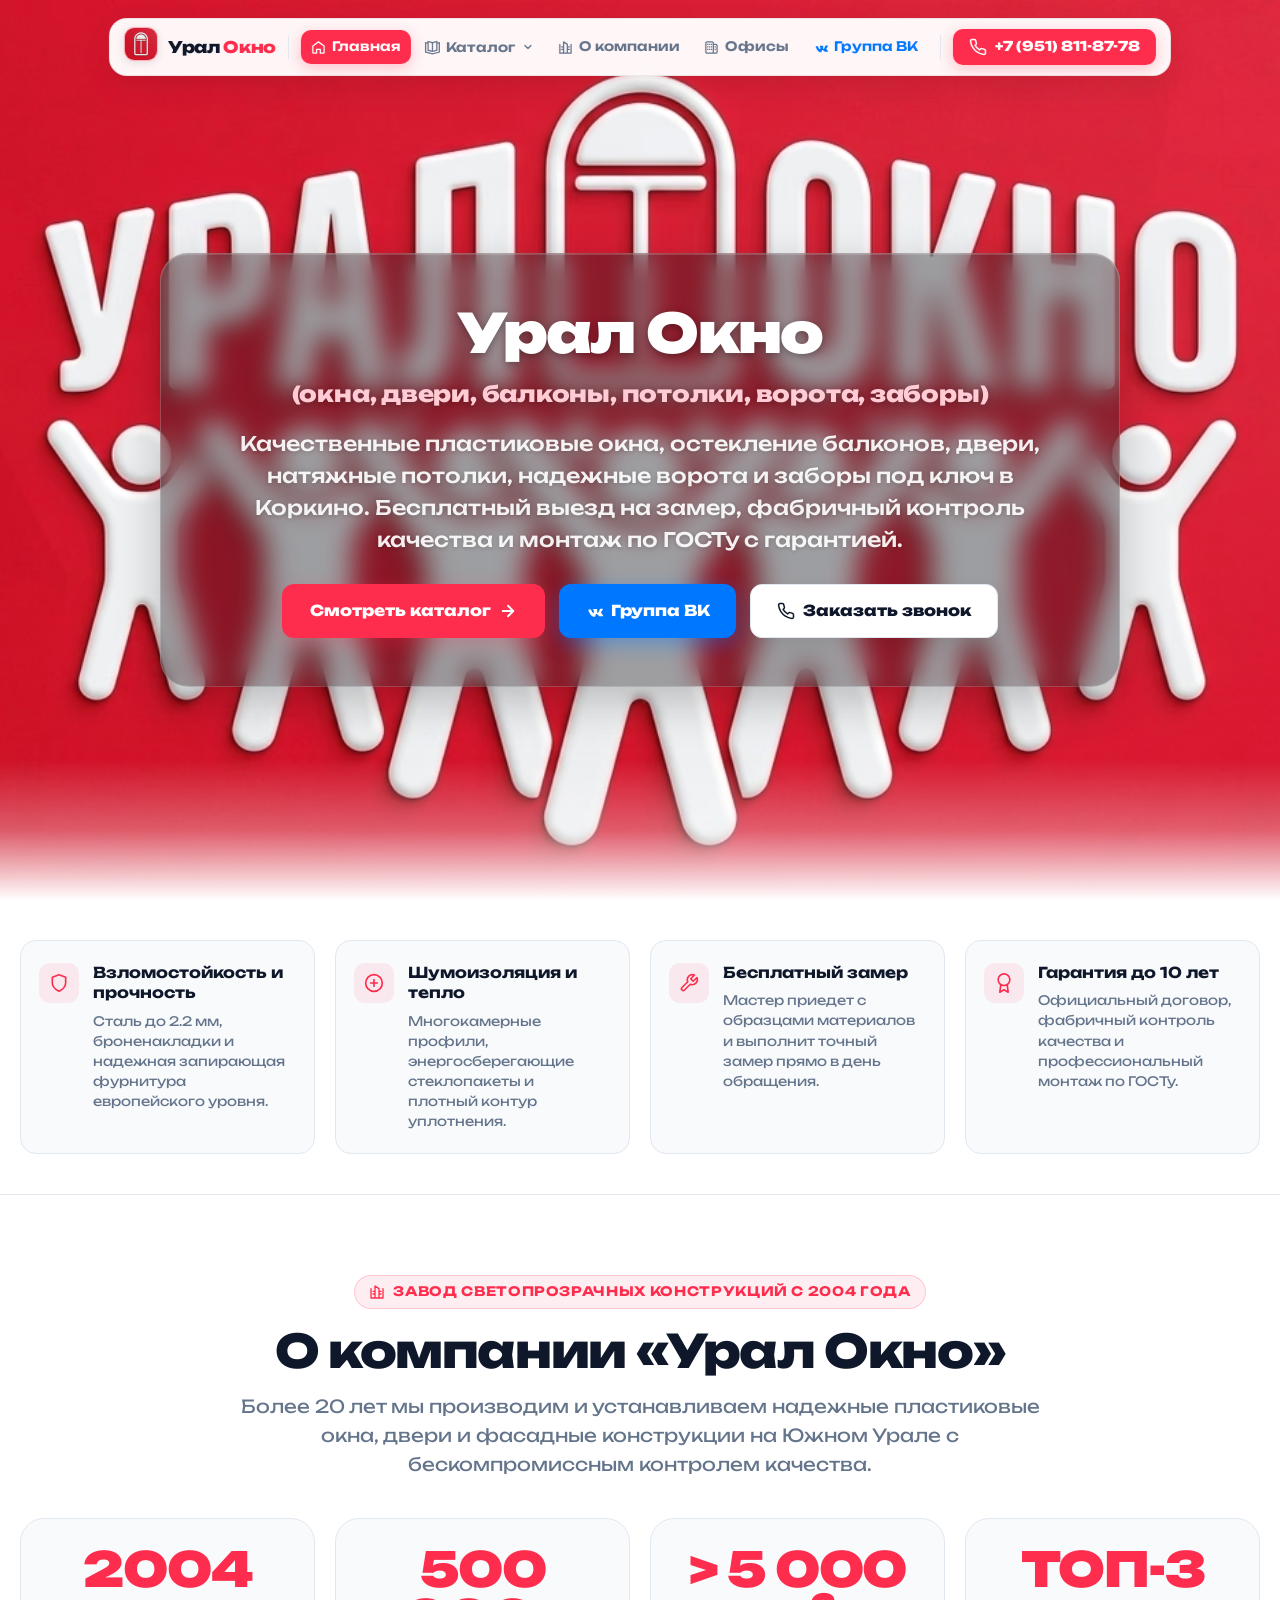
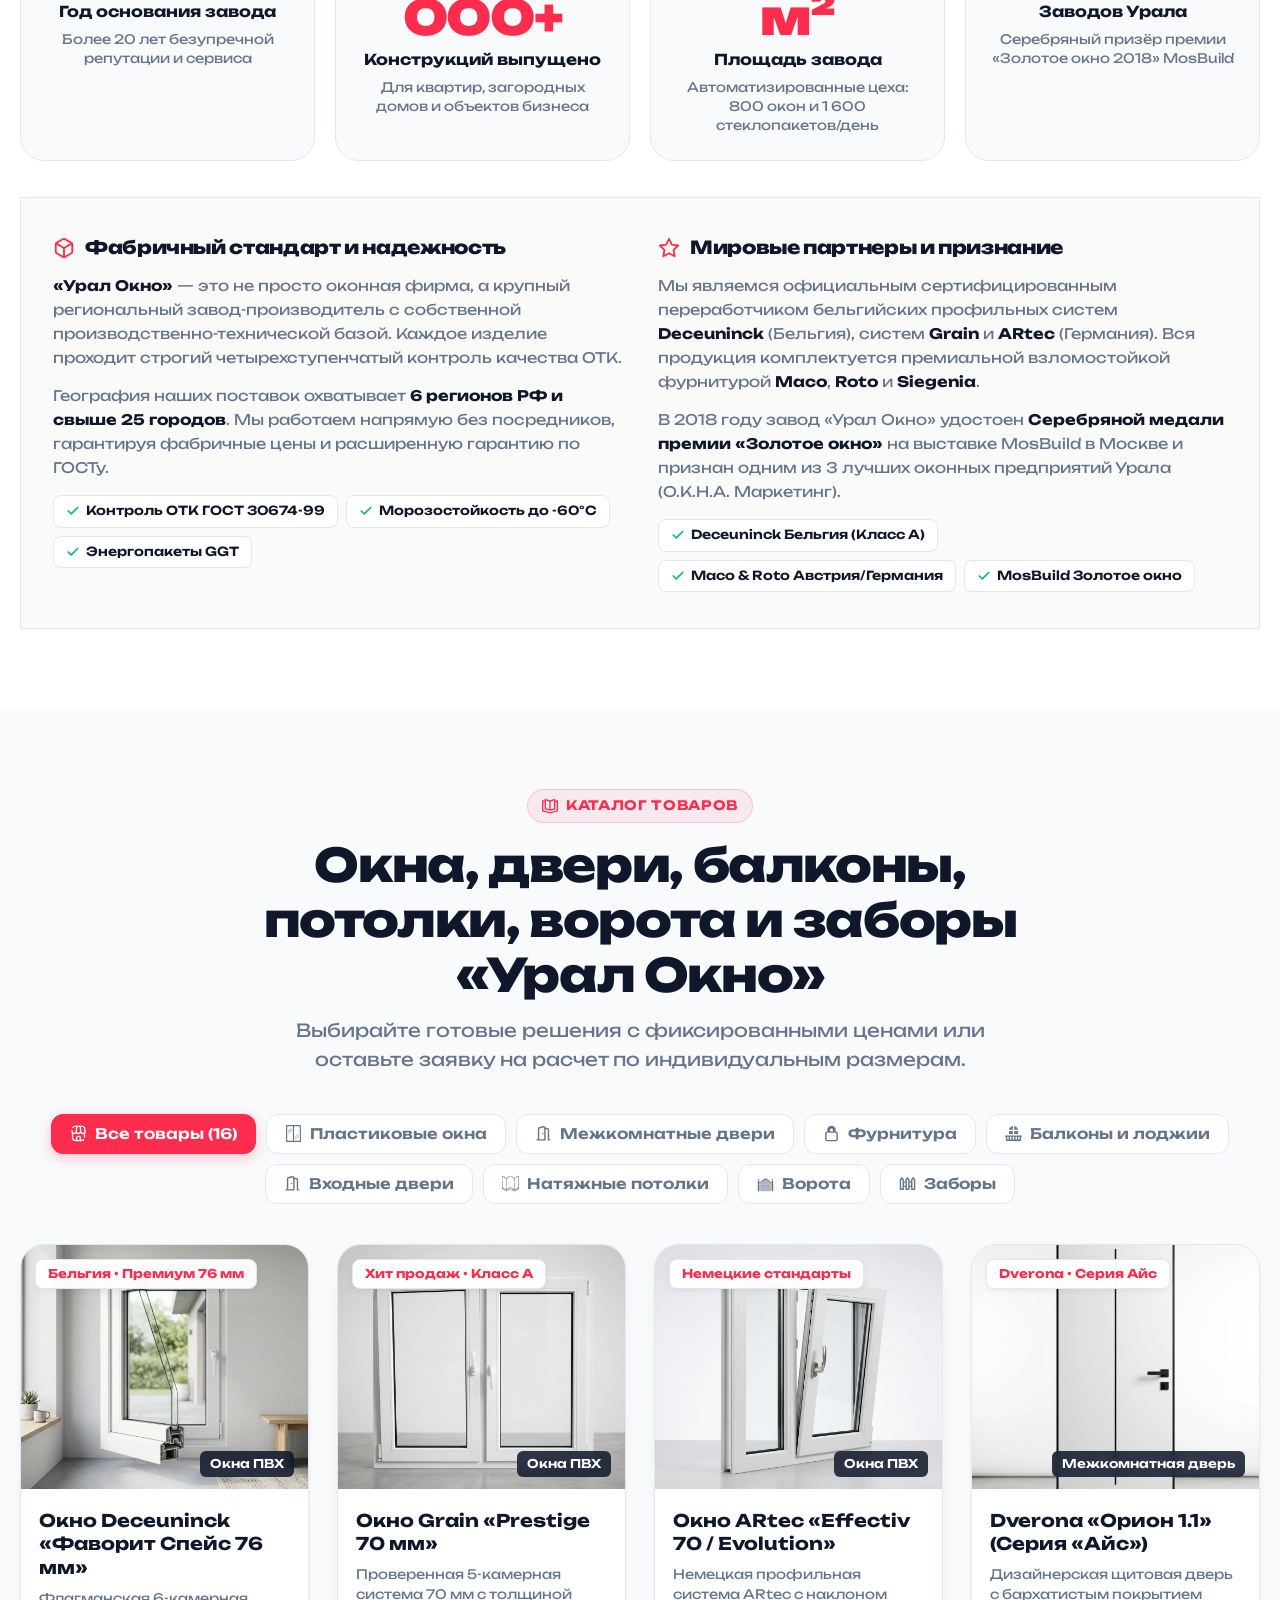
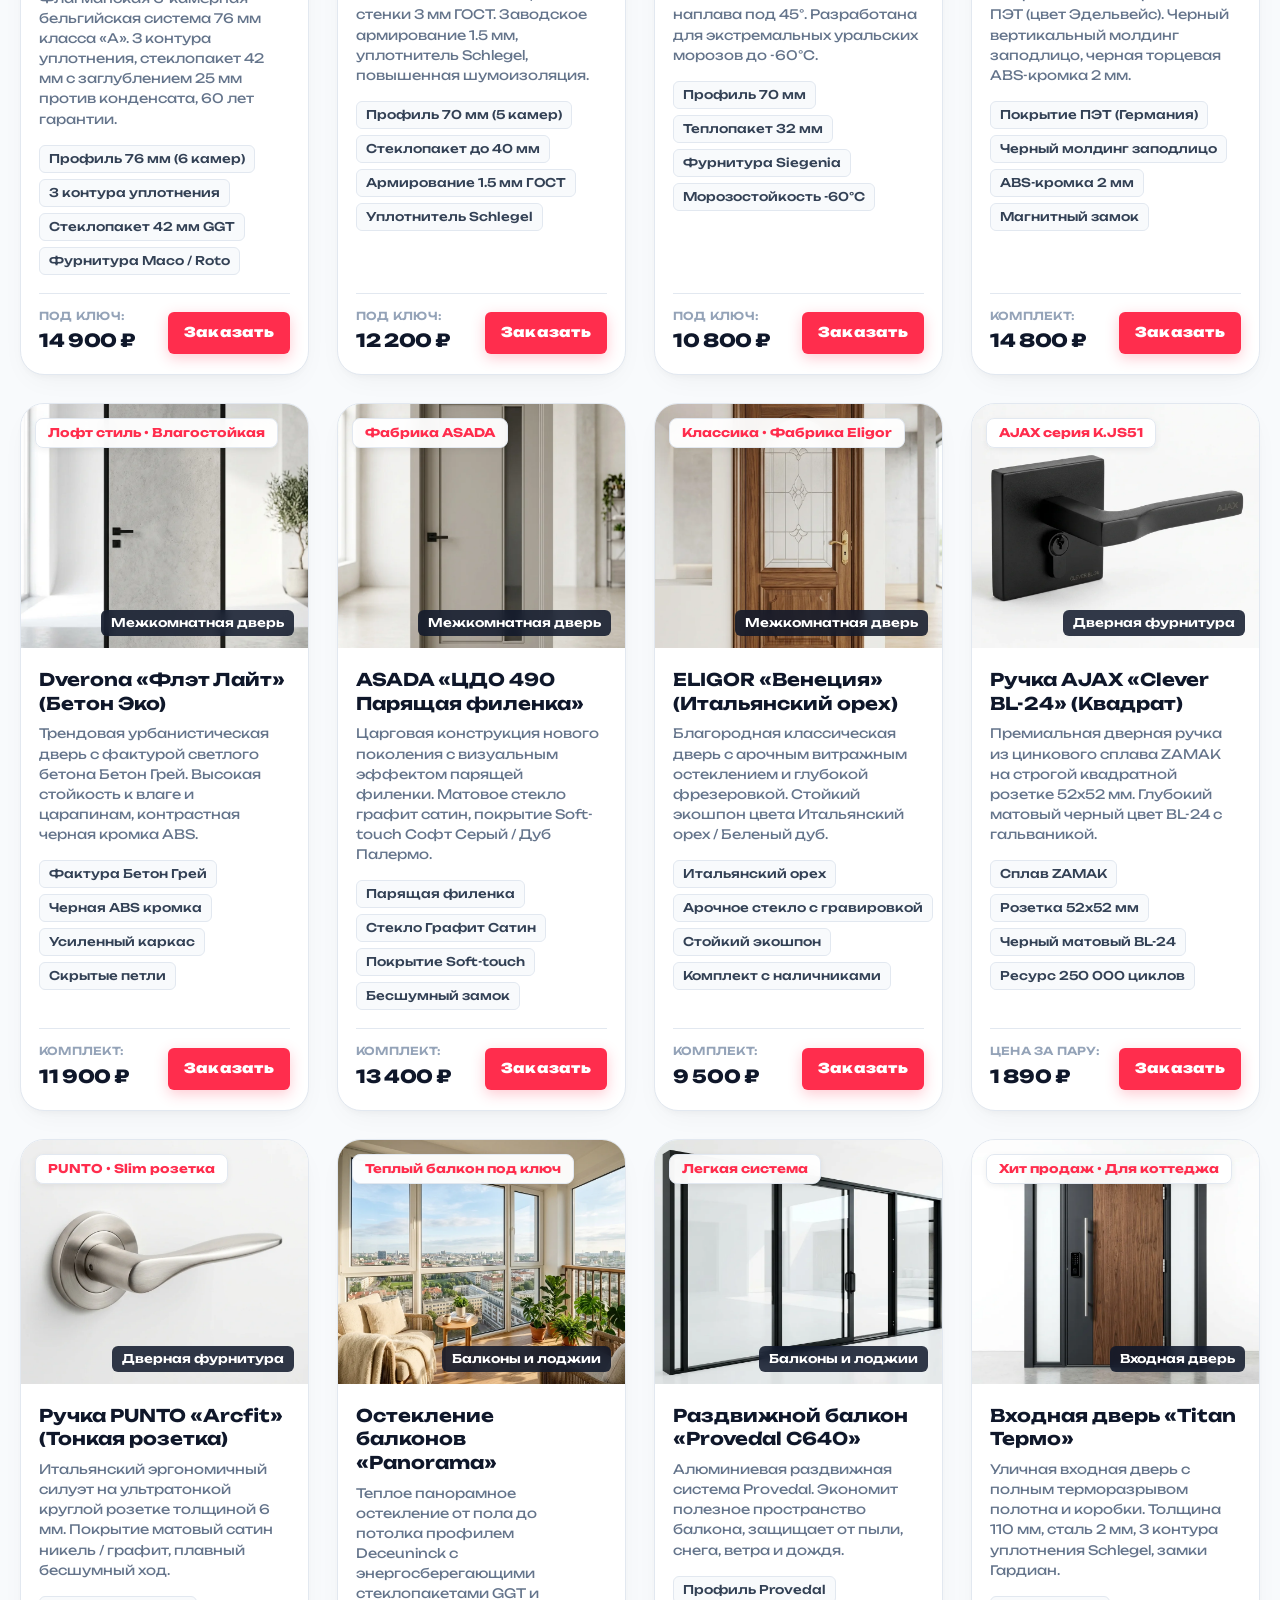
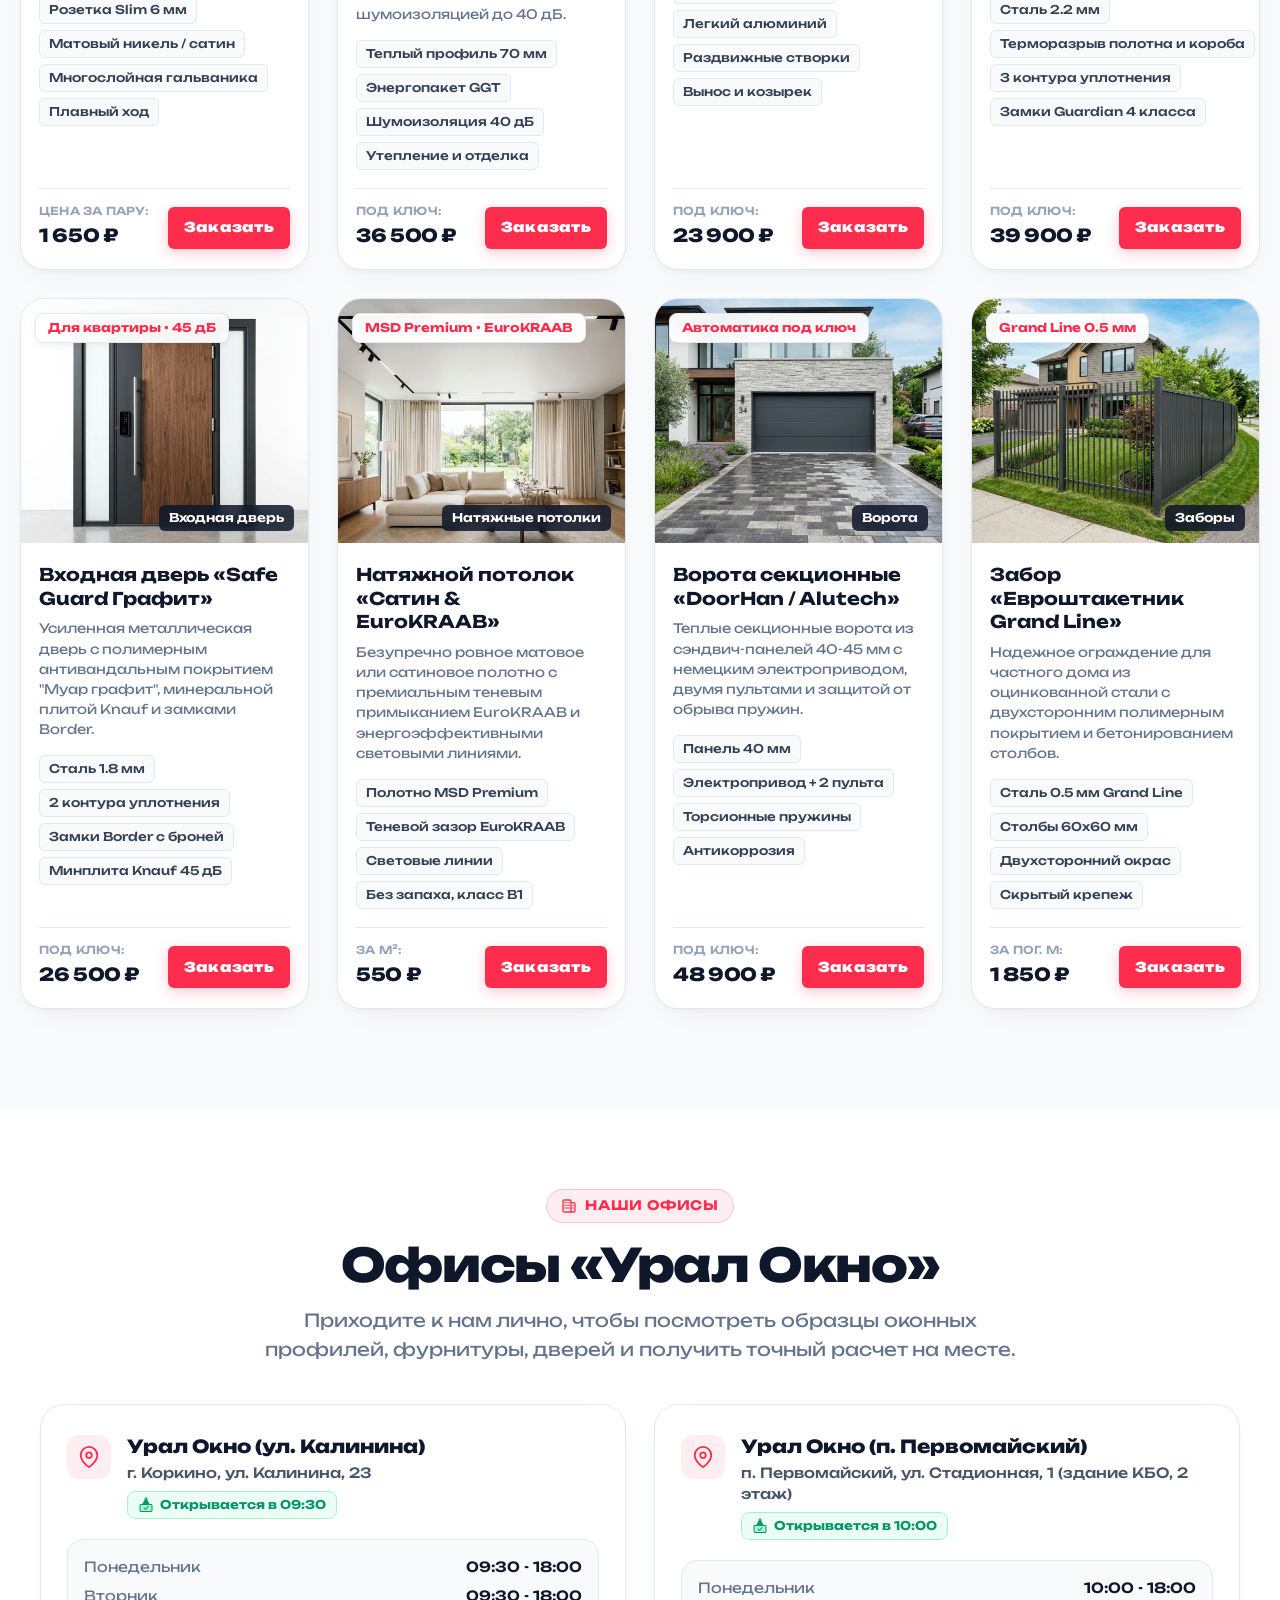
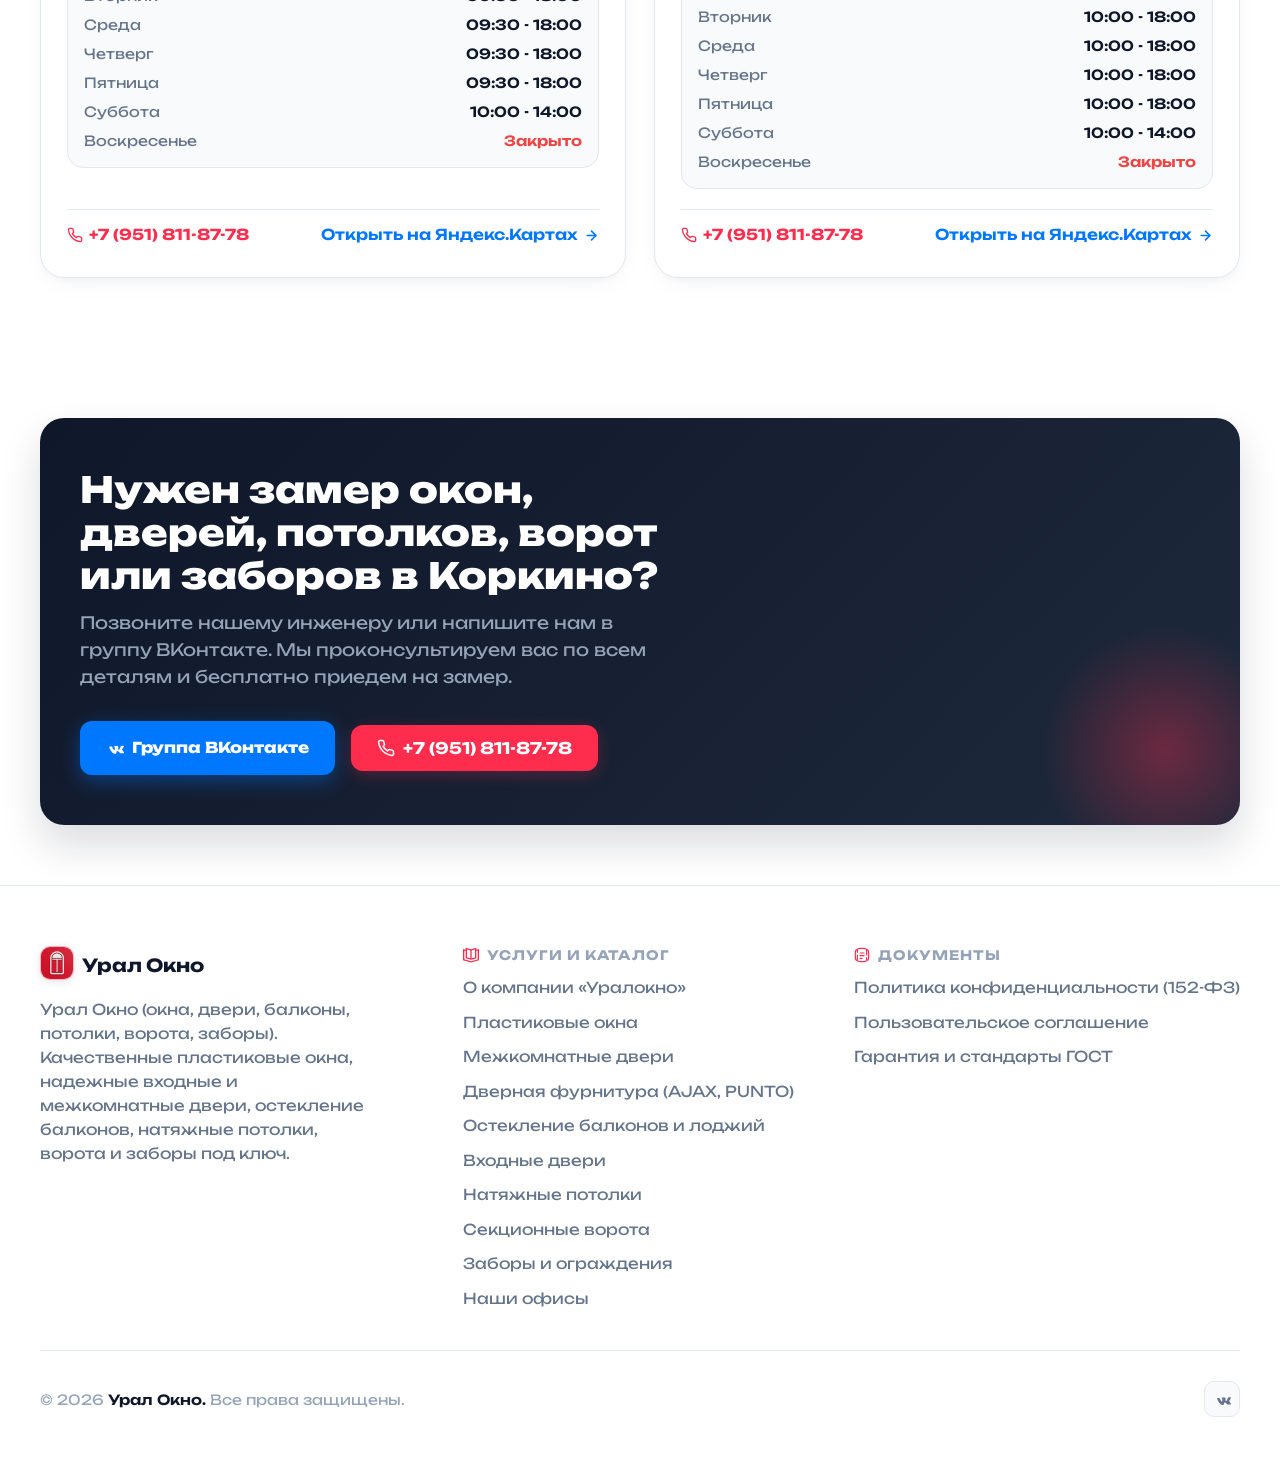
==== commit 4549d786: "feat: add authentic catalog products with studio renders, company history and hardware category" ====
--- a/index.html
+++ b/index.html
@@ -14,7 +14,7 @@
   <link rel="preconnect" href="https://fonts.googleapis.com">
   <link rel="preconnect" href="https://fonts.gstatic.com" crossorigin>
   <link href="https://fonts.googleapis.com/css2?family=Unbounded:wght@300;400;500;600;700;800;900&display=swap" rel="stylesheet">
-  <link rel="stylesheet" href="styles.css?v=4">
+  <link rel="stylesheet" href="styles.css?v=5">
 </head>
 <body class="preload">
 
@@ -100,7 +100,20 @@
               </div>
               <div class="dropdown-item-text">
                 <strong>Межкомнатные двери</strong>
-                <small>От 4 200 ₽ • Экошпон, эмаль, массив</small>
+                <small>От 9 500 ₽ • Dverona, ASADA, ELIGOR</small>
+              </div>
+            </button>
+
+            <!-- Дверная фурнитура -->
+            <button type="button" class="dropdown-item" onclick="selectCatalogCategory('hardware')" role="menuitem">
+              <div class="dropdown-item-icon">
+                <svg viewBox="0 0 24 24" fill="none" stroke="currentColor" stroke-width="2" stroke-linecap="round" stroke-linejoin="round">
+                  <path d="M12 2a5 5 0 0 0-5 5v3H6a2 2 0 0 0-2 2v8a2 2 0 0 0 2 2h12a2 2 0 0 0 2-2v-8a2 2 0 0 0-2-2h-1V7a5 5 0 0 0-5-5zm-3 8V7a3 3 0 0 1 6 0v3H9z"/>
+                </svg>
+              </div>
+              <div class="dropdown-item-text">
+                <strong>Дверная фурнитура</strong>
+                <small>От 1 650 ₽ • Ручки AJAX, PUNTO, замки</small>
               </div>
             </button>
 
@@ -155,11 +168,17 @@
               </div>
               <div class="dropdown-item-text">
                 <strong>Смотреть весь каталог</strong>
-                <small>Все 11 товаров и категорий с ценами</small>
-              </div>
-            </button>
-          </div>
-        </div>
+                <small>Все 16 товаров и категорий с ценами</small>
+              </div>
+            </button>
+          </div>
+        </div>
+        <a href="#about" class="nav-link">
+          <svg viewBox="0 0 24 24" fill="none" stroke="currentColor" stroke-width="2" stroke-linecap="round" stroke-linejoin="round">
+            <path d="M3 21h18M3 7v14M21 7v14M6 11h3M6 15h3M15 11h3M15 15h3M9 21V3l6 4v14"/>
+          </svg>
+          О компании
+        </a>
         <a href="#offices" class="nav-link">
           <svg viewBox="0 0 24 24" fill="currentColor">
             <path fill-rule="evenodd" clip-rule="evenodd" d="M5 4C4.44772 4 4 4.44772 4 5V19C4 19.5523 4.44772 20 5 20H12H13C13.5523 20 14 19.5523 14 19V5C14 4.44772 13.5523 4 13 4H5ZM5 22H12H13H19C20.6569 22 22 20.6569 22 19V9C22 7.34315 20.6569 6 19 6H16V5C16 3.34315 14.6569 2 13 2H5C3.34315 2 2 3.34315 2 5V19C2 20.6569 3.34315 22 5 22ZM19 20H15.8293C15.9398 19.6872 16 19.3506 16 19V8H19C19.5523 8 20 8.44772 20 9V19C20 19.5523 19.5523 20 19 20ZM7 14H5V16H7V14ZM8 14H10V16H8V14ZM13 14H11V16H13V14ZM17 14H19V16H17V14ZM19 10H17V12H19V10ZM5 10H7V12H5V10ZM10 10H8V12H10V10ZM11 10H13V12H11V10ZM7 6H5V8H7V6ZM8 6H10V8H8V6ZM13 6H11V8H13V6Z"/>
@@ -208,11 +227,29 @@
         </svg>
         Каталог & Цены
       </a>
+      <a href="#about" class="mobile-link" onclick="closeMobileMenu()">
+        <svg viewBox="0 0 24 24" fill="none" stroke="currentColor" stroke-width="2" stroke-linecap="round" stroke-linejoin="round">
+          <path d="M3 21h18M3 7v14M21 7v14M6 11h3M6 15h3M15 11h3M15 15h3M9 21V3l6 4v14"/>
+        </svg>
+        О компании («Уралокно»)
+      </a>
       <a href="#products" class="mobile-link" onclick="closeMobileMenu(); filterCategory('windows')">
         <svg viewBox="-7.82 0 122.88 122.88" fill="currentColor">
           <path fill-rule="evenodd" d="M4.21,0H103a4.22,4.22,0,0,1,4.21,4.21V118.67a4.23,4.23,0,0,1-4.21,4.21H4.21A4.23,4.23,0,0,1,0,118.67V4.21A4.23,4.23,0,0,1,4.21,0ZM69,80.67a1.8,1.8,0,0,1,2.12,2.9l-4.87,3.59a1.8,1.8,0,0,1-2.12-2.9L69,80.67Zm19.12-16a1.8,1.8,0,1,1,2.33,2.74L75.9,79.72A1.8,1.8,0,1,1,73.58,77L88.11,64.65ZM89,78.92A1.79,1.79,0,1,1,91.3,81.7L68.41,100.39a1.79,1.79,0,1,1-2.26-2.78L89,78.92ZM37.18,42.55a1.8,1.8,0,1,1-2.13-2.9l4.87-3.59A1.8,1.8,0,1,1,42,39l-4.86,3.59Zm-19.13,16a1.8,1.8,0,1,1-2.32-2.74L30.26,43.5a1.8,1.8,0,0,1,2.32,2.74L18.05,58.57ZM17.13,44.3a1.79,1.79,0,0,1-2.26-2.78L37.75,22.83A1.79,1.79,0,1,1,40,25.61L17.13,44.3Zm-8.76-36H49.5V114.61H8.37V8.27Zm49.36,0H98.86V114.61H57.73V8.27Z"/>
         </svg>
         Пластиковые окна
+      </a>
+      <a href="#products" class="mobile-link" onclick="closeMobileMenu(); filterCategory('interior')">
+        <svg viewBox="0 0 24 24" fill="none" stroke="currentColor" stroke-width="2" stroke-linecap="round" stroke-linejoin="round">
+          <path d="M3 21.0001L14 21V5.98924C14 4.6252 14 3.94318 13.7187 3.47045C13.472 3.05596 13.0838 2.74457 12.6257 2.59368C12.1032 2.42159 11.4374 2.56954 10.1058 2.86544L7.50582 3.44322C6.6117 3.64191 6.16464 3.74126 5.83093 3.98167C5.53658 4.19373 5.30545 4.48186 5.1623 4.8152C5 5.19312 5 5.65108 5 6.56702V21.0001M13.994 5.00007H15.8C16.9201 5.00007 17.4802 5.00007 17.908 5.21805C18.2843 5.4098 18.5903 5.71576 18.782 6.09209C19 6.51991 19 7.07996 19 8.20007V21.0001H21M11 12.0001H11.01"/>
+        </svg>
+        Межкомнатные двери
+      </a>
+      <a href="#products" class="mobile-link" onclick="closeMobileMenu(); filterCategory('hardware')">
+        <svg viewBox="0 0 24 24" fill="none" stroke="currentColor" stroke-width="2" stroke-linecap="round" stroke-linejoin="round">
+          <path d="M12 2a5 5 0 0 0-5 5v3H6a2 2 0 0 0-2 2v8a2 2 0 0 0 2 2h12a2 2 0 0 0 2-2v-8a2 2 0 0 0-2-2h-1V7a5 5 0 0 0-5-5zm-3 8V7a3 3 0 0 1 6 0v3H9z"/>
+        </svg>
+        Дверная фурнитура
       </a>
       <a href="#products" class="mobile-link" onclick="closeMobileMenu(); filterCategory('patio')">
         <svg viewBox="0 0 512 512" fill="currentColor">
@@ -403,6 +440,113 @@
           <p class="adv-desc">Официальный договор, фабричный контроль качества и профессиональный монтаж по ГОСТу.</p>
         </div>
       </div>
+  </section>
+
+  <!-- ABOUT COMPANY SECTION («Урал Окно» с 2004 года) -->
+  <section class="about-section" id="about">
+    <div class="about-container">
+      <div class="about-header">
+        <div class="section-badge">
+          <svg viewBox="0 0 24 24" fill="none" stroke="currentColor" stroke-width="2" stroke-linecap="round" stroke-linejoin="round">
+            <path d="M3 21h18M3 7v14M21 7v14M6 11h3M6 15h3M15 11h3M15 15h3M9 21V3l6 4v14"/>
+          </svg>
+          Завод светопрозрачных конструкций с 2004 года
+        </div>
+        <h2 class="section-title">О компании «Урал Окно»</h2>
+        <p class="section-subtitle">
+          Более 20 лет мы производим и устанавливаем надежные пластиковые окна, двери и фасадные конструкции на Южном Урале с бескомпромиссным контролем качества.
+        </p>
+      </div>
+
+      <!-- Ключевые показатели завода -->
+      <div class="about-stats-grid">
+        <div class="about-stat-card">
+          <div class="about-stat-number">2004</div>
+          <div class="about-stat-label">Год основания завода</div>
+          <div class="about-stat-desc">Более 20 лет безупречной репутации и сервиса</div>
+        </div>
+
+        <div class="about-stat-card">
+          <div class="about-stat-number">500 000+</div>
+          <div class="about-stat-label">Конструкций выпущено</div>
+          <div class="about-stat-desc">Для квартир, загородных домов и объектов бизнеса</div>
+        </div>
+
+        <div class="about-stat-card">
+          <div class="about-stat-number">&gt; 5 000 м²</div>
+          <div class="about-stat-label">Площадь завода</div>
+          <div class="about-stat-desc">Автоматизированные цеха: 800 окон и 1 600 стеклопакетов/день</div>
+        </div>
+
+        <div class="about-stat-card">
+          <div class="about-stat-number">ТОП-3</div>
+          <div class="about-stat-label">Заводов Урала</div>
+          <div class="about-stat-desc">Серебряный призёр премии «Золотое окно 2018» MosBuild</div>
+        </div>
+      </div>
+
+      <!-- Детальная информация о заводе и стандартах -->
+      <div class="about-details-box">
+        <div>
+          <h3 class="about-col-title">
+            <svg viewBox="0 0 24 24" fill="none" stroke="currentColor" stroke-width="2" stroke-linecap="round" stroke-linejoin="round">
+              <path d="M21 16V8a2 2 0 0 0-1-1.73l-7-4a2 2 0 0 0-2 0l-7 4A2 2 0 0 0 3 8v8a2 2 0 0 0 1 1.73l7 4a2 2 0 0 0 2 0l7-4A2 2 0 0 0 21 16z"></path>
+              <polyline points="3.27 6.96 12 12.01 20.73 6.96"></polyline>
+              <line x1="12" y1="22.08" x2="12" y2="12"></line>
+            </svg>
+            Фабричный стандарт и надежность
+          </h3>
+          <p class="about-text">
+            <strong>«Урал Окно»</strong> — это не просто оконная фирма, а крупный региональный завод-производитель с собственной производственно-технической базой. Каждое изделие проходит строгий четырехступенчатый контроль качества ОТК.
+          </p>
+          <p class="about-text">
+            География наших поставок охватывает <strong>6 регионов РФ и свыше 25 городов</strong>. Мы работаем напрямую без посредников, гарантируя фабричные цены и расширенную гарантию по ГОСТу.
+          </p>
+          <div class="about-badges-list">
+            <span class="about-pill">
+              <svg viewBox="0 0 24 24" fill="none" stroke="currentColor" stroke-width="3" stroke-linecap="round" stroke-linejoin="round"><polyline points="20 6 9 17 4 12"></polyline></svg>
+              Контроль ОТК ГОСТ 30674-99
+            </span>
+            <span class="about-pill">
+              <svg viewBox="0 0 24 24" fill="none" stroke="currentColor" stroke-width="3" stroke-linecap="round" stroke-linejoin="round"><polyline points="20 6 9 17 4 12"></polyline></svg>
+              Морозостойкость до -60°C
+            </span>
+            <span class="about-pill">
+              <svg viewBox="0 0 24 24" fill="none" stroke="currentColor" stroke-width="3" stroke-linecap="round" stroke-linejoin="round"><polyline points="20 6 9 17 4 12"></polyline></svg>
+              Энергопакеты GGT
+            </span>
+          </div>
+        </div>
+
+        <div>
+          <h3 class="about-col-title">
+            <svg viewBox="0 0 24 24" fill="none" stroke="currentColor" stroke-width="2" stroke-linecap="round" stroke-linejoin="round">
+              <path d="M12 2l3.09 6.26L22 9.27l-5 4.87 1.18 6.88L12 17.77l-6.18 3.25L7 14.14 2 9.27l6.91-1.01L12 2z"></path>
+            </svg>
+            Мировые партнеры и признание
+          </h3>
+          <p class="about-text">
+            Мы являемся официальным сертифицированным переработчиком бельгийских профильных систем <strong>Deceuninck</strong> (Бельгия), систем <strong>Grain</strong> и <strong>ARtec</strong> (Германия). Вся продукция комплектуется премиальной взломостойкой фурнитурой <strong>Maco</strong>, <strong>Roto</strong> и <strong>Siegenia</strong>.
+          </p>
+          <p class="about-text">
+            В 2018 году завод «Урал Окно» удостоен <strong>Серебряной медали премии «Золотое окно»</strong> на выставке MosBuild в Москве и признан одним из 3 лучших оконных предприятий Урала (О.К.Н.А. Маркетинг).
+          </p>
+          <div class="about-badges-list">
+            <span class="about-pill">
+              <svg viewBox="0 0 24 24" fill="none" stroke="currentColor" stroke-width="3" stroke-linecap="round" stroke-linejoin="round"><polyline points="20 6 9 17 4 12"></polyline></svg>
+              Deceuninck Бельгия (Класс А)
+            </span>
+            <span class="about-pill">
+              <svg viewBox="0 0 24 24" fill="none" stroke="currentColor" stroke-width="3" stroke-linecap="round" stroke-linejoin="round"><polyline points="20 6 9 17 4 12"></polyline></svg>
+              Maco & Roto Австрия/Германия
+            </span>
+            <span class="about-pill">
+              <svg viewBox="0 0 24 24" fill="none" stroke="currentColor" stroke-width="3" stroke-linecap="round" stroke-linejoin="round"><polyline points="20 6 9 17 4 12"></polyline></svg>
+              MosBuild Золотое окно
+            </span>
+          </div>
+        </div>
+      </div>
     </div>
   </section>
 
@@ -429,13 +573,25 @@
           <path d="M9.5 2H14.5M9.5 2L8.85 8.52C8.66 10.38 10.13 12 12 12C13.87 12 15.34 10.38 15.15 8.52L14.5 2M9.5 2H7.42C6.51 2 6.06 2 5.67 2.11C4.85 2.33 4.16 2.89 3.78 3.65M9.5 2L8.78 9.25C8.62 10.81 7.3 12 5.73 12C3.8 12 2.35 10.23 2.73 8.34L2.8 8M14.5 2H16.58C17.49 2 17.94 2 18.33 2.11C19.15 2.33 19.84 2.89 20.22 3.65C20.4 4.02 20.49 4.46 20.67 5.35L21.27 8.34C21.65 10.23 20.2 12 18.27 12C16.7 12 15.38 10.81 15.22 9.25L14.5 2Z"/>
           <path d="M9.5 21.5V18.5C9.5 17.57 9.5 17.1 9.7 16.75C9.83 16.52 10.02 16.33 10.25 16.2C10.6 16 11.07 16 12 16C12.93 16 13.4 16 13.75 16.2C13.98 16.33 14.17 16.52 14.3 16.75C14.5 17.1 14.5 17.57 14.5 18.5V21.5"/>
         </svg>
-        Все товары (11)
+        Все товары (16)
       </button>
       <button class="filter-btn" data-filter="windows">
         <svg viewBox="-7.82 0 122.88 122.88" fill="currentColor">
           <path fill-rule="evenodd" d="M4.21,0H103a4.22,4.22,0,0,1,4.21,4.21V118.67a4.23,4.23,0,0,1-4.21,4.21H4.21A4.23,4.23,0,0,1,0,118.67V4.21A4.23,4.23,0,0,1,4.21,0ZM69,80.67a1.8,1.8,0,0,1,2.12,2.9l-4.87,3.59a1.8,1.8,0,0,1-2.12-2.9L69,80.67Zm19.12-16a1.8,1.8,0,1,1,2.33,2.74L75.9,79.72A1.8,1.8,0,1,1,73.58,77L88.11,64.65ZM89,78.92A1.79,1.79,0,1,1,91.3,81.7L68.41,100.39a1.79,1.79,0,1,1-2.26-2.78L89,78.92ZM37.18,42.55a1.8,1.8,0,1,1-2.13-2.9l4.87-3.59A1.8,1.8,0,1,1,42,39l-4.86,3.59Zm-19.13,16a1.8,1.8,0,1,1-2.32-2.74L30.26,43.5a1.8,1.8,0,0,1,2.32,2.74L18.05,58.57ZM17.13,44.3a1.79,1.79,0,0,1-2.26-2.78L37.75,22.83A1.79,1.79,0,1,1,40,25.61L17.13,44.3Zm-8.76-36H49.5V114.61H8.37V8.27Zm49.36,0H98.86V114.61H57.73V8.27Z"/>
         </svg>
         Пластиковые окна
+      </button>
+      <button class="filter-btn" data-filter="interior">
+        <svg viewBox="0 0 24 24" fill="none" stroke="currentColor" stroke-width="2" stroke-linecap="round" stroke-linejoin="round">
+          <path d="M3 21.0001L14 21V5.98924C14 4.6252 14 3.94318 13.7187 3.47045C13.472 3.05596 13.0838 2.74457 12.6257 2.59368C12.1032 2.42159 11.4374 2.56954 10.1058 2.86544L7.50582 3.44322C6.6117 3.64191 6.16464 3.74126 5.83093 3.98167C5.53658 4.19373 5.30545 4.48186 5.1623 4.8152C5 5.19312 5 5.65108 5 6.56702V21.0001M13.994 5.00007H15.8C16.9201 5.00007 17.4802 5.00007 17.908 5.21805C18.2843 5.4098 18.5903 5.71576 18.782 6.09209C19 6.51991 19 7.07996 19 8.20007V21.0001H21M11 12.0001H11.01"/>
+        </svg>
+        Межкомнатные двери
+      </button>
+      <button class="filter-btn" data-filter="hardware">
+        <svg viewBox="0 0 24 24" fill="none" stroke="currentColor" stroke-width="2" stroke-linecap="round" stroke-linejoin="round">
+          <path d="M12 2a5 5 0 0 0-5 5v3H6a2 2 0 0 0-2 2v8a2 2 0 0 0 2 2h12a2 2 0 0 0 2-2v-8a2 2 0 0 0-2-2h-1V7a5 5 0 0 0-5-5zm-3 8V7a3 3 0 0 1 6 0v3H9z"/>
+        </svg>
+        Фурнитура
       </button>
       <button class="filter-btn" data-filter="patio">
         <svg viewBox="0 0 512 512" fill="currentColor">
@@ -453,12 +609,6 @@
         </svg>
         Входные двери
       </button>
-      <button class="filter-btn" data-filter="interior">
-        <svg viewBox="0 0 24 24" fill="none" stroke="currentColor" stroke-width="2" stroke-linecap="round" stroke-linejoin="round">
-          <path d="M3 21.0001L14 21V5.98924C14 4.6252 14 3.94318 13.7187 3.47045C13.472 3.05596 13.0838 2.74457 12.6257 2.59368C12.1032 2.42159 11.4374 2.56954 10.1058 2.86544L7.50582 3.44322C6.6117 3.64191 6.16464 3.74126 5.83093 3.98167C5.53658 4.19373 5.30545 4.48186 5.1623 4.8152C5 5.19312 5 5.65108 5 6.56702V21.0001M13.994 5.00007H15.8C16.9201 5.00007 17.4802 5.00007 17.908 5.21805C18.2843 5.4098 18.5903 5.71576 18.782 6.09209C19 6.51991 19 7.07996 19 8.20007V21.0001H21M11 12.0001H11.01"/>
-        </svg>
-        Межкомнатные двери
-      </button>
       <button class="filter-btn" data-filter="ceilings">
         <svg viewBox="0 0 511.999 511.999" fill="currentColor">
           <path d="M246.858,33.002c-0.794-4.319-4.937-7.172-9.256-6.383c-29.545,5.43-46.818,23.145-60.697,37.38c-14.443,14.814-23.983,24.6-44.933,24.6c-20.949,0-30.49-9.785-44.934-24.6C70.992,47.541,49.014,24.998,7.95,24.998c-4.391,0-7.95,3.56-7.95,7.95v102.207c0,4.391,3.56,7.95,7.95,7.95s7.95-3.56,7.95-7.95V41.239C45.134,43.8,61.278,60.355,75.656,75.103c13.158,13.495,24.79,25.408,45.189,28.571v226.529c0,4.391,3.56,7.95,7.95,7.95s7.95-3.56,7.95-7.95V104.356c24.463-1.483,37.078-14.417,51.546-29.256c12.945-13.278,27.618-28.327,52.185-32.841C244.794,41.465,247.652,37.321,246.858,33.002z"/>
@@ -483,123 +633,350 @@
     <!-- Сетка карточек в рамочках -->
     <div class="products-grid">
       
-      <!-- Карточка 1: Окно 2-створчатое Стандарт -->
+      <!-- Карточка 1: Окно Deceuninck Фаворит Спейс 76 мм -->
       <article class="product-card" data-category="windows">
         <div class="product-image-frame">
           <picture>
-            <source srcset="images/window-plastic.avif" type="image/avif">
+            <source srcset="images/window-favorit-space.webp" type="image/webp">
+            <img loading="lazy" src="images/window-favorit-space.jpg" alt="Окно ПВХ Deceuninck Фаворит Спейс 76 мм Урал Окно">
+          </picture>
+          <span class="product-badge">Бельгия • Премиум 76 мм</span>
+          <span class="product-type">Окна ПВХ</span>
+        </div>
+        <div class="product-body">
+          <h3 class="product-name">Окно Deceuninck «Фаворит Спейс 76 мм»</h3>
+          <p class="product-desc">
+            Флагманская 6-камерная бельгийская система 76 мм класса «А». 3 контура уплотнения, стеклопакет 42 мм с заглублением 25 мм против конденсата, 60 лет гарантии.
+          </p>
+          <div class="product-specs">
+            <span class="spec-pill">Профиль 76 мм (6 камер)</span>
+            <span class="spec-pill">3 контура уплотнения</span>
+            <span class="spec-pill">Стеклопакет 42 мм GGT</span>
+            <span class="spec-pill">Фурнитура Maco / Roto</span>
+          </div>
+          <div class="product-footer">
+            <div class="product-price-box">
+              <span class="price-label">Под ключ:</span>
+              <span class="product-price">14&nbsp;900&nbsp;₽</span>
+            </div>
+            <button type="button" class="btn-card-order" onclick="openOrderModal('Окно Deceuninck Фаворит Спейс 76 мм')">
+              Заказать
+            </button>
+          </div>
+        </div>
+      </article>
+
+      <!-- Карточка 2: Окно Grain Prestige 70 мм -->
+      <article class="product-card" data-category="windows">
+        <div class="product-image-frame">
+          <picture>
+            <source srcset="images/window-grain-prestige.webp" type="image/webp">
+            <img loading="lazy" src="images/window-grain-prestige.jpg" alt="Окно ПВХ Grain Prestige 70 мм Урал Окно">
+          </picture>
+          <span class="product-badge">Хит продаж • Класс А</span>
+          <span class="product-type">Окна ПВХ</span>
+        </div>
+        <div class="product-body">
+          <h3 class="product-name">Окно Grain «Prestige 70 мм»</h3>
+          <p class="product-desc">
+            Проверенная 5-камерная система 70 мм с толщиной стенки 3 мм ГОСТ. Заводское армирование 1.5 мм, уплотнитель Schlegel, повышенная шумоизоляция.
+          </p>
+          <div class="product-specs">
+            <span class="spec-pill">Профиль 70 мм (5 камер)</span>
+            <span class="spec-pill">Стеклопакет до 40 мм</span>
+            <span class="spec-pill">Армирование 1.5 мм ГОСТ</span>
+            <span class="spec-pill">Уплотнитель Schlegel</span>
+          </div>
+          <div class="product-footer">
+            <div class="product-price-box">
+              <span class="price-label">Под ключ:</span>
+              <span class="product-price">12&nbsp;200&nbsp;₽</span>
+            </div>
+            <button type="button" class="btn-card-order" onclick="openOrderModal('Окно Grain Prestige 70 мм')">
+              Заказать
+            </button>
+          </div>
+        </div>
+      </article>
+
+      <!-- Карточка 3: Окно ARtec Effectiv 70 -->
+      <article class="product-card" data-category="windows">
+        <div class="product-image-frame">
+          <picture>
             <source srcset="images/window-plastic.webp" type="image/webp">
-            <img loading="lazy" src="images/window-plastic.jpg" alt="Окно двухстворчатое Урал Окно Стандарт">
-          </picture>
-          <span class="product-badge">Популярный выбор</span>
+            <img loading="lazy" src="images/window-plastic.jpg" alt="Окно ПВХ ARtec Effectiv 70 Урал Окно">
+          </picture>
+          <span class="product-badge">Немецкие стандарты</span>
           <span class="product-type">Окна ПВХ</span>
         </div>
         <div class="product-body">
-          <h3 class="product-name">Окно 2-створчатое «Стандарт»</h3>
-          <p class="product-desc">
-            Классическое окно для типовых квартир. 4-камерный профиль 60 мм, поворотная и поворотно-откидная створки.
-          </p>
-          <div class="product-specs">
-            <span class="spec-pill">Профиль 60 мм</span>
-            <span class="spec-pill">2 стекла (энерго)</span>
-            <span class="spec-pill">Фурнитура Axor</span>
-            <span class="spec-pill">Москитная сетка</span>
+          <h3 class="product-name">Окно ARtec «Effectiv 70 / Evolution»</h3>
+          <p class="product-desc">
+            Немецкая профильная система ARtec с наклоном наплава под 45°. Разработана для экстремальных уральских морозов до -60°C.
+          </p>
+          <div class="product-specs">
+            <span class="spec-pill">Профиль 70 мм</span>
+            <span class="spec-pill">Теплопакет 32 мм</span>
+            <span class="spec-pill">Фурнитура Siegenia</span>
+            <span class="spec-pill">Морозостойкость -60°C</span>
           </div>
           <div class="product-footer">
             <div class="product-price-box">
               <span class="price-label">Под ключ:</span>
-              <span class="product-price">12&nbsp;500&nbsp;₽</span>
-            </div>
-            <button type="button" class="btn-card-order" onclick="openOrderModal('Окно 2-створчатое Стандарт')">
-              Заказать
-            </button>
-          </div>
-        </div>
-      </article>
-
-      <!-- Карточка 2: Окно 3-створчатое Thermo -->
-      <article class="product-card" data-category="windows">
-        <div class="product-image-frame">
-          <picture>
-            <source srcset="images/window-plastic.avif" type="image/avif">
-            <source srcset="images/window-plastic.webp" type="image/webp">
-            <img loading="lazy" src="images/window-plastic.jpg" alt="Окно трехстворчатое Урал Окно Thermo">
-          </picture>
-          <span class="product-badge">Энергосбережение А++</span>
-          <span class="product-type">Окна ПВХ</span>
-        </div>
-        <div class="product-body">
-          <h3 class="product-name">Окно 3-створчатое «Thermo Comfort»</h3>
-          <p class="product-desc">
-            5-камерный профиль 76 мм с 2-камерным стеклопакетом (3 стекла), аргон и немецкая фурнитура Roto NT.
-          </p>
-          <div class="product-specs">
-            <span class="spec-pill">Профиль 76 мм</span>
-            <span class="spec-pill">3 стекла (аргон)</span>
-            <span class="spec-pill">Фурнитура Roto</span>
-            <span class="spec-pill">Шумоподавление</span>
+              <span class="product-price">10&nbsp;800&nbsp;₽</span>
+            </div>
+            <button type="button" class="btn-card-order" onclick="openOrderModal('Окно ARtec Effectiv 70')">
+              Заказать
+            </button>
+          </div>
+        </div>
+      </article>
+
+      <!-- Карточка 4: Dverona Орион 1.1 Серия Айс -->
+      <article class="product-card" data-category="interior">
+        <div class="product-image-frame">
+          <picture>
+            <source srcset="images/door-dverona-ice.webp" type="image/webp">
+            <img loading="lazy" src="images/door-dverona-ice.jpg" alt="Межкомнатная дверь Dverona Орион 1.1 Серия Айс">
+          </picture>
+          <span class="product-badge">Dverona • Серия Айс</span>
+          <span class="product-type">Межкомнатная дверь</span>
+        </div>
+        <div class="product-body">
+          <h3 class="product-name">Dverona «Орион 1.1» (Серия «Айс»)</h3>
+          <p class="product-desc">
+            Дизайнерская щитовая дверь с бархатистым покрытием ПЭТ (цвет Эдельвейс). Черный вертикальный молдинг заподлицо, черная торцевая ABS-кромка 2 мм.
+          </p>
+          <div class="product-specs">
+            <span class="spec-pill">Покрытие ПЭТ (Германия)</span>
+            <span class="spec-pill">Черный молдинг заподлицо</span>
+            <span class="spec-pill">ABS-кромка 2 мм</span>
+            <span class="spec-pill">Магнитный замок</span>
+          </div>
+          <div class="product-footer">
+            <div class="product-price-box">
+              <span class="price-label">Комплект:</span>
+              <span class="product-price">14&nbsp;800&nbsp;₽</span>
+            </div>
+            <button type="button" class="btn-card-order" onclick="openOrderModal('Dverona Орион 1.1 Серия Айс')">
+              Заказать
+            </button>
+          </div>
+        </div>
+      </article>
+
+      <!-- Карточка 5: Dverona Флэт Лайт Серия Бетон Эко -->
+      <article class="product-card" data-category="interior">
+        <div class="product-image-frame">
+          <picture>
+            <source srcset="images/door-dverona-concrete.webp" type="image/webp">
+            <img loading="lazy" src="images/door-dverona-concrete.jpg" alt="Межкомнатная дверь Dverona Флэт Лайт Бетон Эко">
+          </picture>
+          <span class="product-badge">Лофт стиль • Влагостойкая</span>
+          <span class="product-type">Межкомнатная дверь</span>
+        </div>
+        <div class="product-body">
+          <h3 class="product-name">Dverona «Флэт Лайт» (Бетон Эко)</h3>
+          <p class="product-desc">
+            Трендовая урбанистическая дверь с фактурой светлого бетона Бетон Грей. Высокая стойкость к влаге и царапинам, контрастная черная кромка ABS.
+          </p>
+          <div class="product-specs">
+            <span class="spec-pill">Фактура Бетон Грей</span>
+            <span class="spec-pill">Черная ABS кромка</span>
+            <span class="spec-pill">Усиленный каркас</span>
+            <span class="spec-pill">Скрытые петли</span>
+          </div>
+          <div class="product-footer">
+            <div class="product-price-box">
+              <span class="price-label">Комплект:</span>
+              <span class="product-price">11&nbsp;900&nbsp;₽</span>
+            </div>
+            <button type="button" class="btn-card-order" onclick="openOrderModal('Dverona Флэт Лайт Бетон')">
+              Заказать
+            </button>
+          </div>
+        </div>
+      </article>
+
+      <!-- Карточка 6: ASADA ЦДО 490 Парящая филенка -->
+      <article class="product-card" data-category="interior">
+        <div class="product-image-frame">
+          <picture>
+            <source srcset="images/door-asada-floating.webp" type="image/webp">
+            <img loading="lazy" src="images/door-asada-floating.jpg" alt="Межкомнатная дверь ASADA ЦДО 490 Парящая филенка">
+          </picture>
+          <span class="product-badge">Фабрика ASADA</span>
+          <span class="product-type">Межкомнатная дверь</span>
+        </div>
+        <div class="product-body">
+          <h3 class="product-name">ASADA «ЦДО 490 Парящая филенка»</h3>
+          <p class="product-desc">
+            Царговая конструкция нового поколения с визуальным эффектом парящей филенки. Матовое стекло графит сатин, покрытие Soft-touch Софт Серый / Дуб Палермо.
+          </p>
+          <div class="product-specs">
+            <span class="spec-pill">Парящая филенка</span>
+            <span class="spec-pill">Стекло Графит Сатин</span>
+            <span class="spec-pill">Покрытие Soft-touch</span>
+            <span class="spec-pill">Бесшумный замок</span>
+          </div>
+          <div class="product-footer">
+            <div class="product-price-box">
+              <span class="price-label">Комплект:</span>
+              <span class="product-price">13&nbsp;400&nbsp;₽</span>
+            </div>
+            <button type="button" class="btn-card-order" onclick="openOrderModal('ASADA ЦДО 490')">
+              Заказать
+            </button>
+          </div>
+        </div>
+      </article>
+
+      <!-- Карточка 7: ELIGOR Венеция Итальянский орех -->
+      <article class="product-card" data-category="interior">
+        <div class="product-image-frame">
+          <picture>
+            <source srcset="images/door-eligor-venezia.webp" type="image/webp">
+            <img loading="lazy" src="images/door-eligor-venezia.jpg" alt="Межкомнатная дверь ELIGOR Венеция Итальянский орех">
+          </picture>
+          <span class="product-badge">Классика • Фабрика Eligor</span>
+          <span class="product-type">Межкомнатная дверь</span>
+        </div>
+        <div class="product-body">
+          <h3 class="product-name">ELIGOR «Венеция» (Итальянский орех)</h3>
+          <p class="product-desc">
+            Благородная классическая дверь с арочным витражным остеклением и глубокой фрезеровкой. Стойкий экошпон цвета Итальянский орех / Беленый дуб.
+          </p>
+          <div class="product-specs">
+            <span class="spec-pill">Итальянский орех</span>
+            <span class="spec-pill">Арочное стекло с гравировкой</span>
+            <span class="spec-pill">Стойкий экошпон</span>
+            <span class="spec-pill">Комплект с наличниками</span>
+          </div>
+          <div class="product-footer">
+            <div class="product-price-box">
+              <span class="price-label">Комплект:</span>
+              <span class="product-price">9&nbsp;500&nbsp;₽</span>
+            </div>
+            <button type="button" class="btn-card-order" onclick="openOrderModal('ELIGOR Венеция')">
+              Заказать
+            </button>
+          </div>
+        </div>
+      </article>
+
+      <!-- Карточка 8: Ручка AJAX Clever BL-24 -->
+      <article class="product-card" data-category="hardware">
+        <div class="product-image-frame">
+          <picture>
+            <source srcset="images/handle-ajax-clever.webp" type="image/webp">
+            <img loading="lazy" src="images/handle-ajax-clever.jpg" alt="Дверная ручка AJAX Clever BL-24 матовый черный">
+          </picture>
+          <span class="product-badge">AJAX серия K.JS51</span>
+          <span class="product-type">Дверная фурнитура</span>
+        </div>
+        <div class="product-body">
+          <h3 class="product-name">Ручка AJAX «Clever BL-24» (Квадрат)</h3>
+          <p class="product-desc">
+            Премиальная дверная ручка из цинкового сплава ZAMAK на строгой квадратной розетке 52х52 мм. Глубокий матовый черный цвет BL-24 с гальваникой.
+          </p>
+          <div class="product-specs">
+            <span class="spec-pill">Сплав ZAMAK</span>
+            <span class="spec-pill">Розетка 52х52 мм</span>
+            <span class="spec-pill">Черный матовый BL-24</span>
+            <span class="spec-pill">Ресурс 250 000 циклов</span>
+          </div>
+          <div class="product-footer">
+            <div class="product-price-box">
+              <span class="price-label">Цена за пару:</span>
+              <span class="product-price">1&nbsp;890&nbsp;₽</span>
+            </div>
+            <button type="button" class="btn-card-order" onclick="openOrderModal('Ручка AJAX Clever BL-24')">
+              Заказать
+            </button>
+          </div>
+        </div>
+      </article>
+
+      <!-- Карточка 9: Ручка PUNTO Arcfit Slim -->
+      <article class="product-card" data-category="hardware">
+        <div class="product-image-frame">
+          <picture>
+            <source srcset="images/handle-punto-arcfit.webp" type="image/webp">
+            <img loading="lazy" src="images/handle-punto-arcfit.jpg" alt="Дверная ручка PUNTO Arcfit тонкая розетка Slim">
+          </picture>
+          <span class="product-badge">PUNTO • Slim розетка</span>
+          <span class="product-type">Дверная фурнитура</span>
+        </div>
+        <div class="product-body">
+          <h3 class="product-name">Ручка PUNTO «Arcfit» (Тонкая розетка)</h3>
+          <p class="product-desc">
+            Итальянский эргономичный силуэт на ультратонкой круглой розетке толщиной 6 мм. Покрытие матовый сатин никель / графит, плавный бесшумный ход.
+          </p>
+          <div class="product-specs">
+            <span class="spec-pill">Розетка Slim 6 мм</span>
+            <span class="spec-pill">Матовый никель / сатин</span>
+            <span class="spec-pill">Многослойная гальваника</span>
+            <span class="spec-pill">Плавный ход</span>
+          </div>
+          <div class="product-footer">
+            <div class="product-price-box">
+              <span class="price-label">Цена за пару:</span>
+              <span class="product-price">1&nbsp;650&nbsp;₽</span>
+            </div>
+            <button type="button" class="btn-card-order" onclick="openOrderModal('Ручка PUNTO Arcfit')">
+              Заказать
+            </button>
+          </div>
+        </div>
+      </article>
+
+      <!-- Карточка 10: Теплое остекление лоджий Panorama -->
+      <article class="product-card" data-category="patio">
+        <div class="product-image-frame">
+          <picture>
+            <source srcset="images/balcony-warm-loggia.webp" type="image/webp">
+            <img loading="lazy" src="images/balcony-warm-loggia.jpg" alt="Теплое остекление лоджии Урал Окно Panorama">
+          </picture>
+          <span class="product-badge">Теплый балкон под ключ</span>
+          <span class="product-type">Балконы и лоджии</span>
+        </div>
+        <div class="product-body">
+          <h3 class="product-name">Остекление балконов «Panorama»</h3>
+          <p class="product-desc">
+            Теплое панорамное остекление от пола до потолка профилем Deceuninck с энергосберегающими стеклопакетами GGT и шумоизоляцией до 40 дБ.
+          </p>
+          <div class="product-specs">
+            <span class="spec-pill">Теплый профиль 70 мм</span>
+            <span class="spec-pill">Энергопакет GGT</span>
+            <span class="spec-pill">Шумоизоляция 40 дБ</span>
+            <span class="spec-pill">Утепление и отделка</span>
           </div>
           <div class="product-footer">
             <div class="product-price-box">
               <span class="price-label">Под ключ:</span>
-              <span class="product-price">16&nbsp;400&nbsp;₽</span>
-            </div>
-            <button type="button" class="btn-card-order" onclick="openOrderModal('Окно Thermo Comfort')">
-              Заказать
-            </button>
-          </div>
-        </div>
-      </article>
-
-      <!-- Карточка 3: Остекление балкона Панорама -->
+              <span class="product-price">36&nbsp;500&nbsp;₽</span>
+            </div>
+            <button type="button" class="btn-card-order" onclick="openOrderModal('Остекление Panorama')">
+              Заказать
+            </button>
+          </div>
+        </div>
+      </article>
+
+      <!-- Карточка 11: Раздвижной балкон Provedal C640 -->
       <article class="product-card" data-category="patio">
         <div class="product-image-frame">
           <picture>
-            <source srcset="images/window-patio.avif" type="image/avif">
-            <source srcset="images/window-patio.webp" type="image/webp">
-            <img loading="lazy" src="images/window-patio.jpg" alt="Остекление балконов Урал Окно Panorama">
-          </picture>
-          <span class="product-badge">Теплое остекление</span>
-          <span class="product-type">Балконы и лоджии</span>
-        </div>
-        <div class="product-body">
-          <h3 class="product-name">Остекление балконов «Panorama»</h3>
-          <p class="product-desc">
-            Теплое панорамное остекление от пола до потолка с энергоэффективными стеклопакетами и легким раздвижным ходом.
-          </p>
-          <div class="product-specs">
-            <span class="spec-pill">Теплый алюминий/ПВХ</span>
-            <span class="spec-pill">Триплекс 8 мм</span>
-            <span class="spec-pill">Легкий ход</span>
-            <span class="spec-pill">Панорама 360°</span>
-          </div>
-          <div class="product-footer">
-            <div class="product-price-box">
-              <span class="price-label">За м²:</span>
-              <span class="product-price">68&nbsp;500&nbsp;₽</span>
-            </div>
-            <button type="button" class="btn-card-order" onclick="openOrderModal('Остекление Panorama')">
-              Заказать
-            </button>
-          </div>
-        </div>
-      </article>
-
-      <!-- Карточка 4: Алюминиевое остекление балкона Provedal -->
-      <article class="product-card" data-category="patio">
-        <div class="product-image-frame">
-          <picture>
-            <source srcset="images/window-patio.avif" type="image/avif">
             <source srcset="images/window-patio.webp" type="image/webp">
             <img loading="lazy" src="images/window-patio.jpg" alt="Холодное остекление балкона Provedal">
           </picture>
-          <span class="product-badge">Выгодная цена</span>
+          <span class="product-badge">Легкая система</span>
           <span class="product-type">Балконы и лоджии</span>
         </div>
         <div class="product-body">
-          <h3 class="product-name">Раздвижной балкон «Provedal»</h3>
-          <p class="product-desc">
-            Алюминиевая раздвижная система. Экономит полезное пространство балкона, защищает от пыли, снега и дождя.
+          <h3 class="product-name">Раздвижной балкон «Provedal C640»</h3>
+          <p class="product-desc">
+            Алюминиевая раздвижная система Provedal. Экономит полезное пространство балкона, защищает от пыли, снега, ветра и дождя.
           </p>
           <div class="product-specs">
             <span class="spec-pill">Профиль Provedal</span>
@@ -610,7 +987,7 @@
           <div class="product-footer">
             <div class="product-price-box">
               <span class="price-label">Под ключ:</span>
-              <span class="product-price">24&nbsp;900&nbsp;₽</span>
+              <span class="product-price">23&nbsp;900&nbsp;₽</span>
             </div>
             <button type="button" class="btn-card-order" onclick="openOrderModal('Балкон Provedal')">
               Заказать
@@ -619,32 +996,31 @@
         </div>
       </article>
 
-      <!-- Карточка 5: Входная дверь Titan -->
+      <!-- Карточка 12: Входная дверь Titan Термо -->
       <article class="product-card" data-category="entrance">
         <div class="product-image-frame">
           <picture>
-            <source srcset="images/door-entrance.avif" type="image/avif">
             <source srcset="images/door-entrance.webp" type="image/webp">
-            <img loading="lazy" src="images/door-entrance.jpg" alt="Входная дверь Урал Окно Titan">
-          </picture>
-          <span class="product-badge">Хит продаж</span>
+            <img loading="lazy" src="images/door-entrance.jpg" alt="Входная дверь Урал Окно Titan Термо">
+          </picture>
+          <span class="product-badge">Хит продаж • Для коттеджа</span>
           <span class="product-type">Входная дверь</span>
         </div>
         <div class="product-body">
           <h3 class="product-name">Входная дверь «Titan Термо»</h3>
           <p class="product-desc">
-            Бронированная входная дверь с терморазрывом, отделкой из натурального шпона ореха и биометрическим замком.
+            Уличная входная дверь с полным терморазрывом полотна и коробки. Толщина 110 мм, сталь 2 мм, 3 контура уплотнения Schlegel, замки Гардиан.
           </p>
           <div class="product-specs">
             <span class="spec-pill">Сталь 2.2 мм</span>
-            <span class="spec-pill">Терморазрыв</span>
-            <span class="spec-pill">3 контура</span>
-            <span class="spec-pill">Шум 45 дБ</span>
+            <span class="spec-pill">Терморазрыв полотна и короба</span>
+            <span class="spec-pill">3 контура уплотнения</span>
+            <span class="spec-pill">Замки Guardian 4 класса</span>
           </div>
           <div class="product-footer">
             <div class="product-price-box">
               <span class="price-label">Под ключ:</span>
-              <span class="product-price">42&nbsp;900&nbsp;₽</span>
+              <span class="product-price">39&nbsp;900&nbsp;₽</span>
             </div>
             <button type="button" class="btn-card-order" onclick="openOrderModal('Входная дверь Titan Термо')">
               Заказать
@@ -653,32 +1029,31 @@
         </div>
       </article>
 
-      <!-- Карточка 6: Входная дверь Safe Guard -->
+      <!-- Карточка 13: Входная дверь Safe Guard -->
       <article class="product-card" data-category="entrance">
         <div class="product-image-frame">
           <picture>
-            <source srcset="images/door-entrance.avif" type="image/avif">
             <source srcset="images/door-entrance.webp" type="image/webp">
             <img loading="lazy" src="images/door-entrance.jpg" alt="Входная дверь Урал Окно Safe Guard">
           </picture>
-          <span class="product-badge">Защита 4 класса</span>
+          <span class="product-badge">Для квартиры • 45 дБ</span>
           <span class="product-type">Входная дверь</span>
         </div>
         <div class="product-body">
-          <h3 class="product-name">Входная дверь «Safe Guard»</h3>
-          <p class="product-desc">
-            Усиленная металлическая дверь с полимерным антивандальным покрытием "Муар графит" и надежными замками Border.
+          <h3 class="product-name">Входная дверь «Safe Guard Графит»</h3>
+          <p class="product-desc">
+            Усиленная металлическая дверь с полимерным антивандальным покрытием "Муар графит", минеральной плитой Knauf и замками Border.
           </p>
           <div class="product-specs">
             <span class="spec-pill">Сталь 1.8 мм</span>
-            <span class="spec-pill">2 контура</span>
-            <span class="spec-pill">Замки Border</span>
-            <span class="spec-pill">Минплита Knauf</span>
+            <span class="spec-pill">2 контура уплотнения</span>
+            <span class="spec-pill">Замки Border с броней</span>
+            <span class="spec-pill">Минплита Knauf 45 дБ</span>
           </div>
           <div class="product-footer">
             <div class="product-price-box">
               <span class="price-label">Под ключ:</span>
-              <span class="product-price">28&nbsp;500&nbsp;₽</span>
+              <span class="product-price">26&nbsp;500&nbsp;₽</span>
             </div>
             <button type="button" class="btn-card-order" onclick="openOrderModal('Входная дверь Safe Guard')">
               Заказать
@@ -687,95 +1062,26 @@
         </div>
       </article>
 
-      <!-- Карточка 7: Межкомнатная дверь Дуб -->
-      <article class="product-card" data-category="interior">
-        <div class="product-image-frame">
-          <picture>
-            <source srcset="images/door-interior.avif" type="image/avif">
-            <source srcset="images/door-interior.webp" type="image/webp">
-            <img loading="lazy" src="images/door-interior.jpg" alt="Межкомнатная дверь Урал Окно Classic Дуб">
-          </picture>
-          <span class="product-badge">Шпон дуба</span>
-          <span class="product-type">Межкомнатная дверь</span>
-        </div>
-        <div class="product-body">
-          <h3 class="product-name">Межкомнатная «Classic Дуб»</h3>
-          <p class="product-desc">
-            Экологичное полотно с отделкой брашированным дубом, бесшумным магнитным замком и скрытыми петлями.
-          </p>
-          <div class="product-specs">
-            <span class="spec-pill">Массив + Шпон</span>
-            <span class="spec-pill">Магнитный замок</span>
-            <span class="spec-pill">Скрытые петли</span>
-            <span class="spec-pill">Soft-touch</span>
-          </div>
-          <div class="product-footer">
-            <div class="product-price-box">
-              <span class="price-label">Комплект:</span>
-              <span class="product-price">18&nbsp;900&nbsp;₽</span>
-            </div>
-            <button type="button" class="btn-card-order" onclick="openOrderModal('Межкомнатная Classic Дуб')">
-              Заказать
-            </button>
-          </div>
-        </div>
-      </article>
-
-      <!-- Карточка 8: Межкомнатная Modern White -->
-      <article class="product-card" data-category="interior">
-        <div class="product-image-frame">
-          <picture>
-            <source srcset="images/door-interior.avif" type="image/avif">
-            <source srcset="images/door-interior.webp" type="image/webp">
-            <img loading="lazy" src="images/door-interior.jpg" alt="Межкомнатная дверь Урал Окно Modern White">
-          </picture>
-          <span class="product-badge">Белая эмаль</span>
-          <span class="product-type">Межкомнатная дверь</span>
-        </div>
-        <div class="product-body">
-          <h3 class="product-name">Межкомнатная «Modern White»</h3>
-          <p class="product-desc">
-            Современная глухая дверь с влагостойким матовым покрытием белой эмалью и алюминиевой кромкой по периметру.
-          </p>
-          <div class="product-specs">
-            <span class="spec-pill">Матовая эмаль</span>
-            <span class="spec-pill">Алюм. кромка</span>
-            <span class="spec-pill">Бесшумный замок</span>
-            <span class="spec-pill">Влагостойкая</span>
-          </div>
-          <div class="product-footer">
-            <div class="product-price-box">
-              <span class="price-label">Комплект:</span>
-              <span class="product-price">15&nbsp;200&nbsp;₽</span>
-            </div>
-            <button type="button" class="btn-card-order" onclick="openOrderModal('Межкомнатная Modern White')">
-              Заказать
-            </button>
-          </div>
-        </div>
-      </article>
-
-      <!-- Карточка 9: Натяжной потолок MSD Premium EuroKRAAB -->
+      <!-- Карточка 14: Натяжной потолок EuroKRAAB -->
       <article class="product-card" data-category="ceilings">
         <div class="product-image-frame">
           <picture>
-            <source srcset="images/ceiling-stretch.avif" type="image/avif">
             <source srcset="images/ceiling-stretch.webp" type="image/webp">
             <img loading="lazy" src="images/ceiling-stretch.jpg" alt="Натяжной потолок Сатин EuroKRAAB Урал Окно">
           </picture>
-          <span class="product-badge">MSD Premium</span>
+          <span class="product-badge">MSD Premium • EuroKRAAB</span>
           <span class="product-type">Натяжные потолки</span>
         </div>
         <div class="product-body">
           <h3 class="product-name">Натяжной потолок «Сатин & EuroKRAAB»</h3>
           <p class="product-desc">
-            Безупречно ровное матовое полотно с премиальным теневым примыканием EuroKRAAB и энергоэффективными световыми линиями.
+            Безупречно ровное матовое или сатиновое полотно с премиальным теневым примыканием EuroKRAAB и энергоэффективными световыми линиями.
           </p>
           <div class="product-specs">
             <span class="spec-pill">Полотно MSD Premium</span>
             <span class="spec-pill">Теневой зазор EuroKRAAB</span>
             <span class="spec-pill">Световые линии</span>
-            <span class="spec-pill">Без запаха</span>
+            <span class="spec-pill">Без запаха, класс B1</span>
           </div>
           <div class="product-footer">
             <div class="product-price-box">
@@ -789,11 +1095,10 @@
         </div>
       </article>
 
-      <!-- Карточка 10: Секционные гаражные ворота DoorHan -->
+      <!-- Карточка 15: Секционные гаражные ворота DoorHan / Alutech -->
       <article class="product-card" data-category="gates">
         <div class="product-image-frame">
           <picture>
-            <source srcset="images/gates.avif" type="image/avif">
             <source srcset="images/gates.webp" type="image/webp">
             <img loading="lazy" src="images/gates.jpg" alt="Секционные гаражные ворота Урал Окно DoorHan Alutech">
           </picture>
@@ -803,7 +1108,7 @@
         <div class="product-body">
           <h3 class="product-name">Ворота секционные «DoorHan / Alutech»</h3>
           <p class="product-desc">
-            Теплые секционные ворота из сэндвич-панелей 40 мм с немецким электроприводом, двумя пультами и защитой от обрыва пружин.
+            Теплые секционные ворота из сэндвич-панелей 40-45 мм с немецким электроприводом, двумя пультами и защитой от обрыва пружин.
           </p>
           <div class="product-specs">
             <span class="spec-pill">Панель 40 мм</span>
@@ -823,15 +1128,14 @@
         </div>
       </article>
 
-      <!-- Карточка 11: Забор из евроштакетника Grand Line -->
+      <!-- Карточка 16: Забор из евроштакетника Grand Line -->
       <article class="product-card" data-category="fences">
         <div class="product-image-frame">
           <picture>
-            <source srcset="images/fences.avif" type="image/avif">
             <source srcset="images/fences.webp" type="image/webp">
             <img loading="lazy" src="images/fences.jpg" alt="Забор из евроштакетника и профнастила Grand Line Урал Окно">
           </picture>
-          <span class="product-badge">Гарантия 10 лет</span>
+          <span class="product-badge">Grand Line 0.5 мм</span>
           <span class="product-type">Заборы</span>
         </div>
         <div class="product-body">
@@ -1039,10 +1343,12 @@
               </svg>
               Услуги и каталог
             </span>
+            <a class="footer-link" href="#about">О компании «Уралокно»</a>
             <a class="footer-link" href="#products" onclick="filterCategory('windows')">Пластиковые окна</a>
+            <a class="footer-link" href="#products" onclick="filterCategory('interior')">Межкомнатные двери</a>
+            <a class="footer-link" href="#products" onclick="filterCategory('hardware')">Дверная фурнитура (AJAX, PUNTO)</a>
+            <a class="footer-link" href="#products" onclick="filterCategory('patio')">Остекление балконов и лоджий</a>
             <a class="footer-link" href="#products" onclick="filterCategory('entrance')">Входные двери</a>
-            <a class="footer-link" href="#products" onclick="filterCategory('interior')">Межкомнатные двери</a>
-            <a class="footer-link" href="#products" onclick="filterCategory('patio')">Остекление балконов и лоджий</a>
             <a class="footer-link" href="#products" onclick="filterCategory('ceilings')">Натяжные потолки</a>
             <a class="footer-link" href="#products" onclick="filterCategory('gates')">Секционные ворота</a>
             <a class="footer-link" href="#products" onclick="filterCategory('fences')">Заборы и ограждения</a>
@@ -1112,9 +1418,10 @@
           <label class="form-label" for="productInterest">Интересующая услуга</label>
           <select id="productInterest" class="form-select">
             <option value="Пластиковые окна">Пластиковые окна</option>
+            <option value="Межкомнатные двери">Межкомнатные двери (Dverona, ASADA, ELIGOR)</option>
+            <option value="Дверная фурнитура">Дверная фурнитура (AJAX, PUNTO)</option>
             <option value="Остекление балконов">Остекление балконов и лоджий</option>
             <option value="Входные двери">Входные двери</option>
-            <option value="Межкомнатные двери">Межкомнатные двери</option>
             <option value="Натяжные потолки">Натяжные потолки</option>
             <option value="Ворота">Ворота (секционные, откатные)</option>
             <option value="Заборы">Заборы (евроштакетник, профнастил)</option>
@@ -1150,6 +1457,6 @@
     </svg>
   </button>
 
-  <script src="script.js?v=4"></script>
+  <script src="script.js?v=5"></script>
 </body>
 </html>
--- a/styles.css
+++ b/styles.css
@@ -845,6 +845,153 @@
   hyphens: auto;
   -webkit-hyphens: auto;
   padding-right: 4px; /* Дополнительный отступ от края рамки */
+}
+
+/* ==========================================================================
+   ABOUT COMPANY SECTION (Завод Урал Окно с 2004 года)
+   ========================================================================== */
+.about-section {
+  padding: 80px 20px;
+  background: #ffffff;
+  position: relative;
+  border-top: 1px solid var(--outline);
+}
+
+.about-container {
+  max-width: 1240px;
+  margin: 0 auto;
+}
+
+.about-header {
+  text-align: center;
+  max-width: 840px;
+  margin: 0 auto 40px;
+}
+
+.about-stats-grid {
+  display: grid;
+  grid-template-columns: repeat(auto-fit, minmax(240px, 1fr));
+  gap: 20px;
+  margin-bottom: 36px;
+}
+
+@media (min-width: 1024px) {
+  .about-stats-grid {
+    grid-template-columns: repeat(4, 1fr);
+  }
+}
+
+.about-stat-card {
+  background: var(--bg-subtle);
+  border: 1px solid var(--outline);
+  border-radius: var(--radius-xl);
+  padding: 26px 20px;
+  text-align: center;
+  transition: all 0.25s ease;
+  display: flex;
+  flex-direction: column;
+  align-items: center;
+}
+
+.about-stat-card:hover {
+  transform: translateY(-4px);
+  border-color: rgba(255, 45, 77, 0.35);
+  box-shadow: 0 10px 25px rgba(0, 0, 0, 0.05);
+}
+
+.about-stat-number {
+  font-size: clamp(34px, 3.8vw, 48px);
+  font-weight: 900;
+  color: var(--brand);
+  letter-spacing: -0.03em;
+  line-height: 1;
+  margin-bottom: 8px;
+}
+
+.about-stat-label {
+  font-size: 15px;
+  font-weight: 700;
+  color: var(--text);
+  margin-bottom: 6px;
+}
+
+.about-stat-desc {
+  font-size: 13px;
+  color: var(--text-muted);
+  line-height: 1.45;
+}
+
+.about-details-box {
+  background: #fafaf9;
+  border: 1.5px solid var(--outline);
+  border-radius: var(--radius-2xl);
+  padding: 36px 32px;
+  display: grid;
+  grid-template-columns: 1fr 1fr;
+  gap: 36px;
+}
+
+@media (max-width: 900px) {
+  .about-details-box {
+    grid-template-columns: 1fr;
+    padding: 24px 20px;
+    gap: 24px;
+  }
+}
+
+.about-col-title {
+  display: flex;
+  align-items: center;
+  gap: 10px;
+  font-size: 18px;
+  font-weight: 800;
+  color: var(--text);
+  margin-bottom: 14px;
+  letter-spacing: -0.02em;
+}
+
+.about-col-title svg {
+  width: 22px;
+  height: 22px;
+  color: var(--brand);
+  flex-shrink: 0;
+}
+
+.about-text {
+  font-size: 14.5px;
+  line-height: 1.65;
+  color: var(--text-muted);
+  margin-bottom: 14px;
+}
+
+.about-text strong {
+  color: var(--text);
+}
+
+.about-badges-list {
+  display: flex;
+  flex-wrap: wrap;
+  gap: 8px;
+  margin-top: 14px;
+}
+
+.about-pill {
+  display: inline-flex;
+  align-items: center;
+  gap: 6px;
+  padding: 6px 12px;
+  border-radius: 8px;
+  font-size: 12.5px;
+  font-weight: 600;
+  background: #ffffff;
+  border: 1px solid var(--outline);
+  color: var(--text);
+}
+
+.about-pill svg {
+  width: 14px;
+  height: 14px;
+  color: #10b981;
 }
 
 /* ==========================================================================
